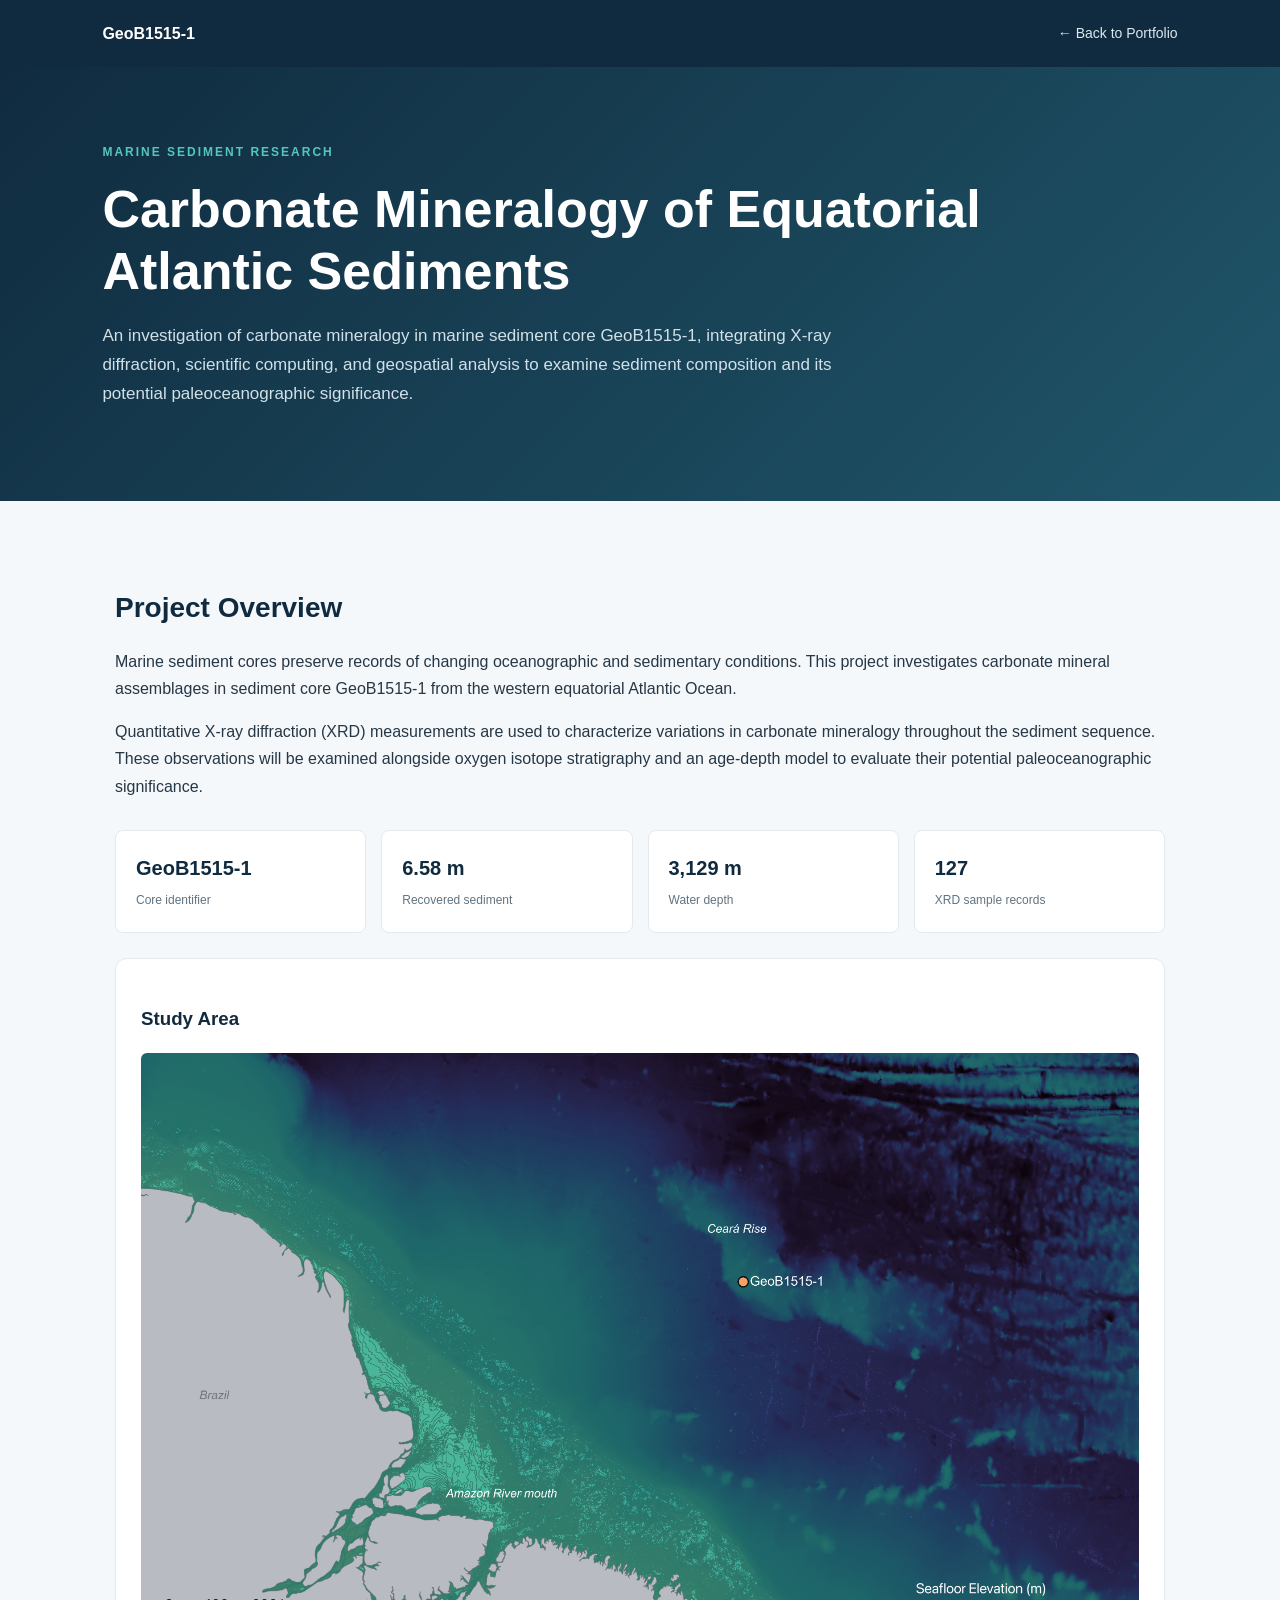
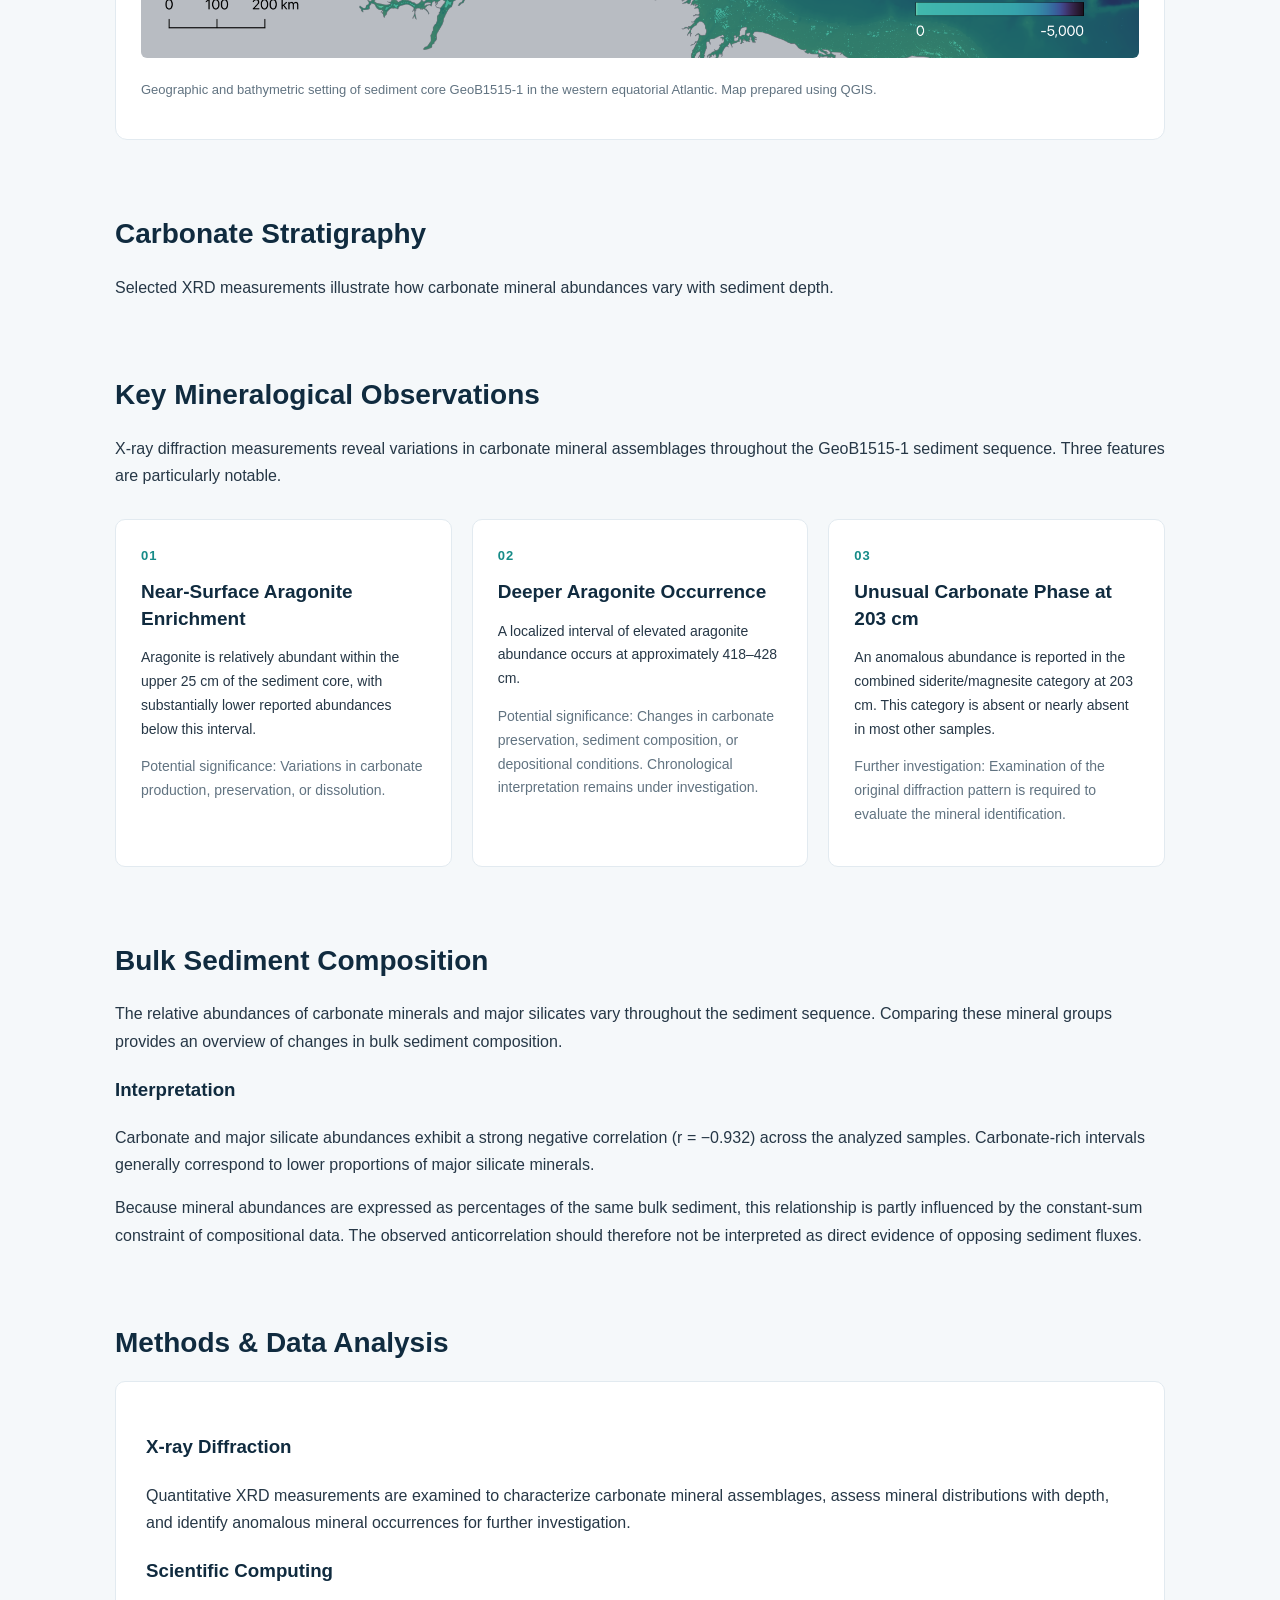
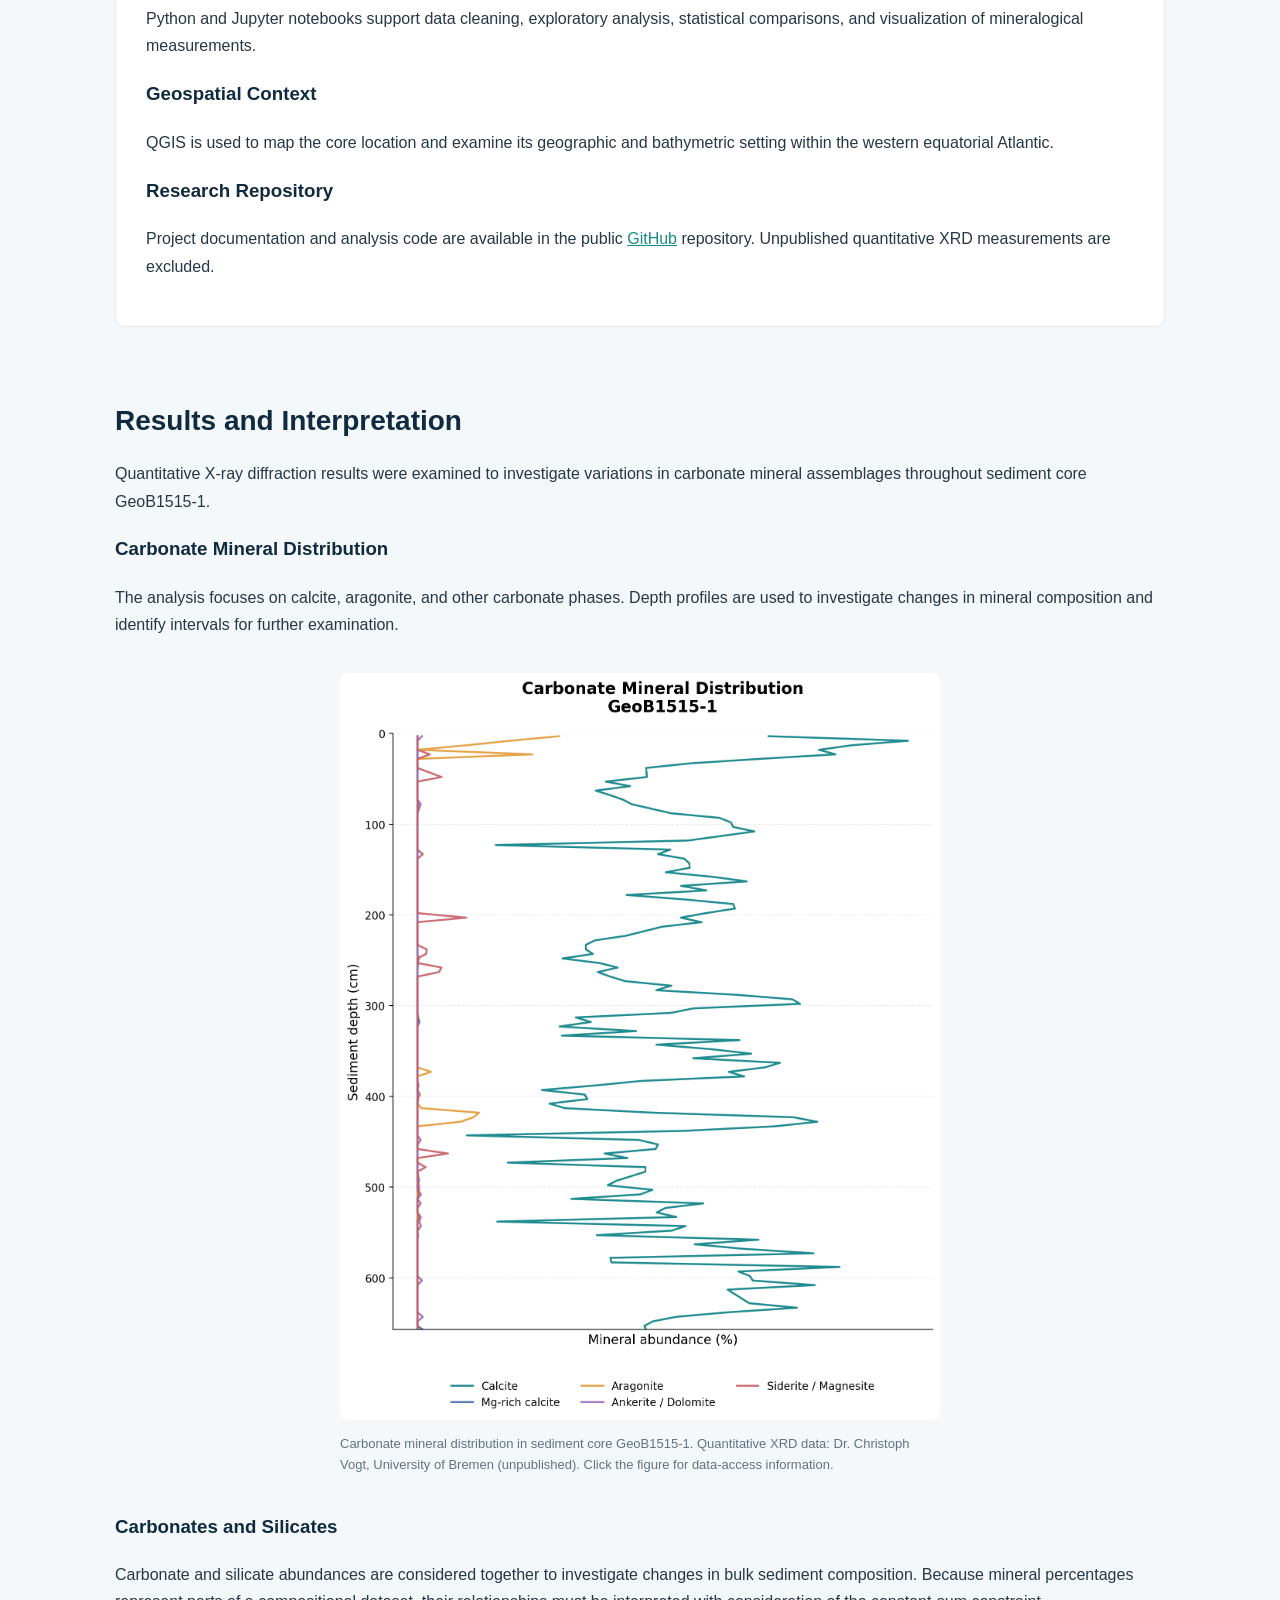
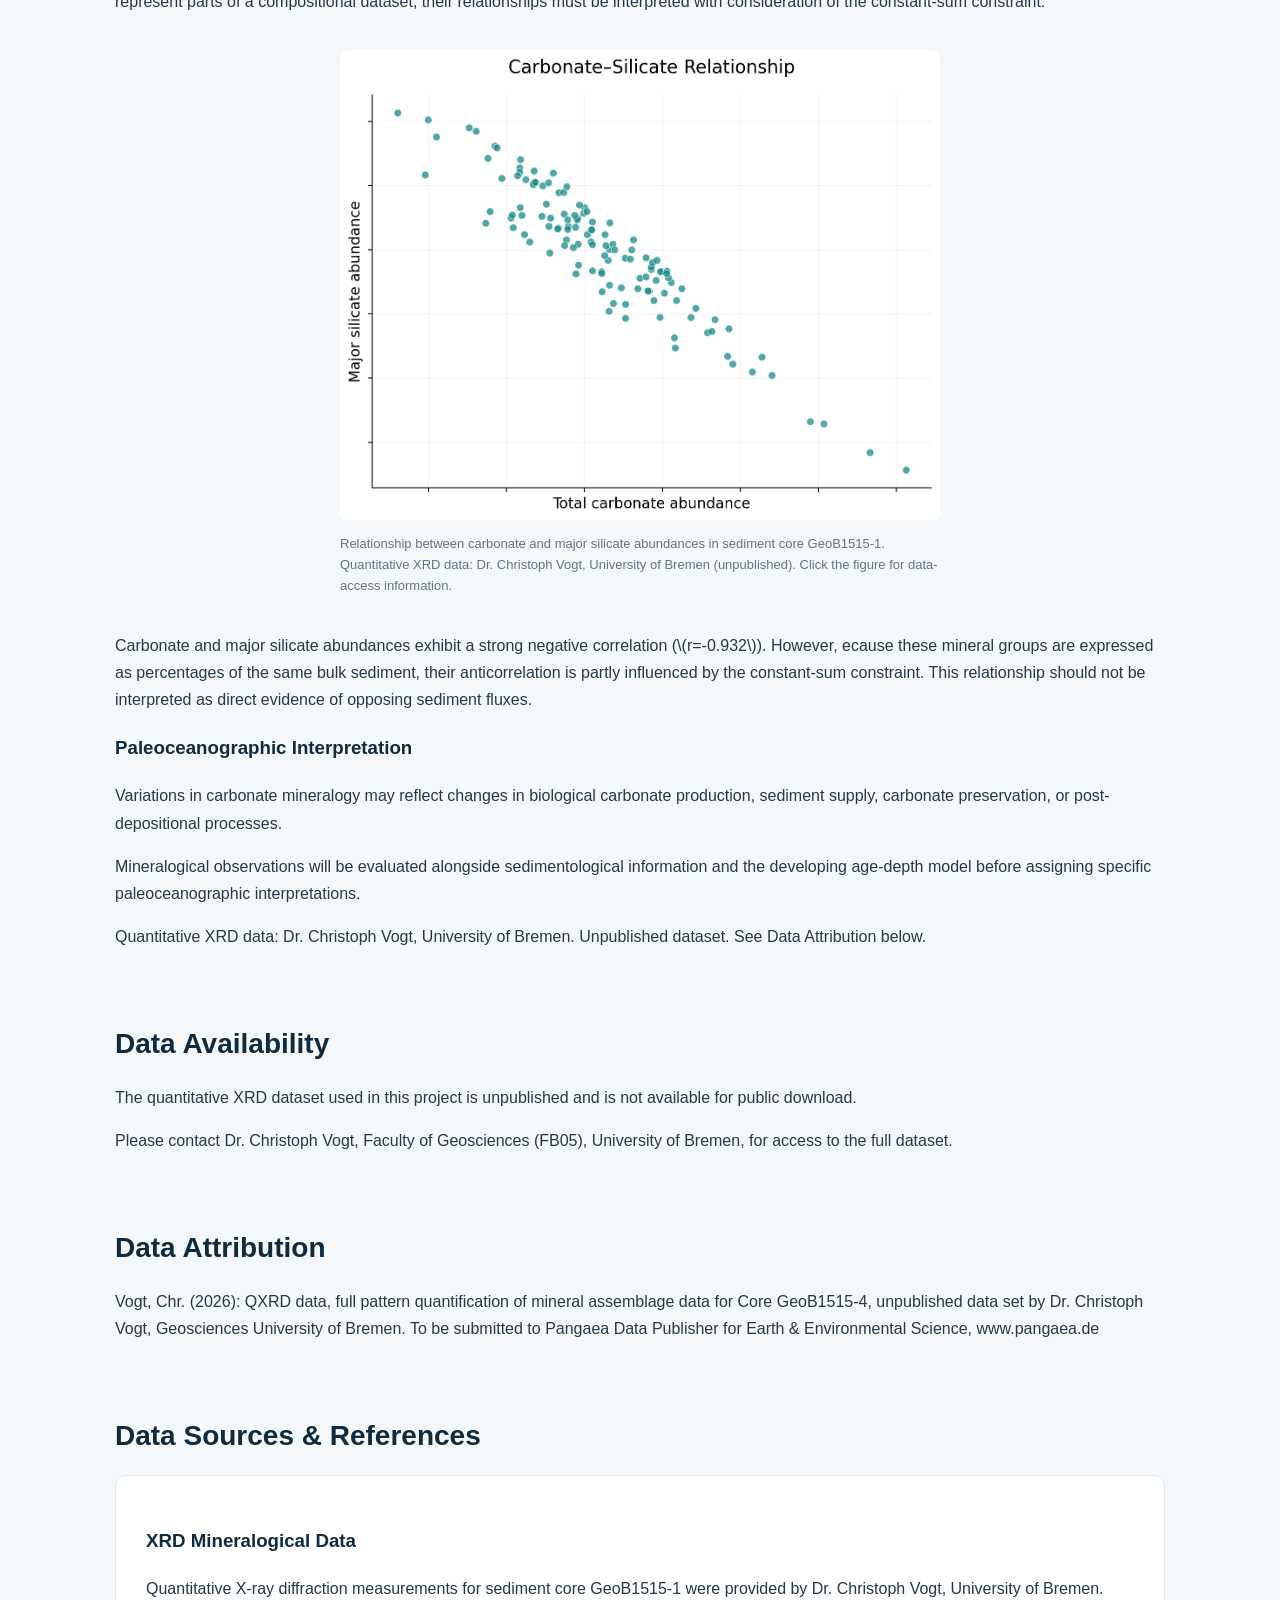
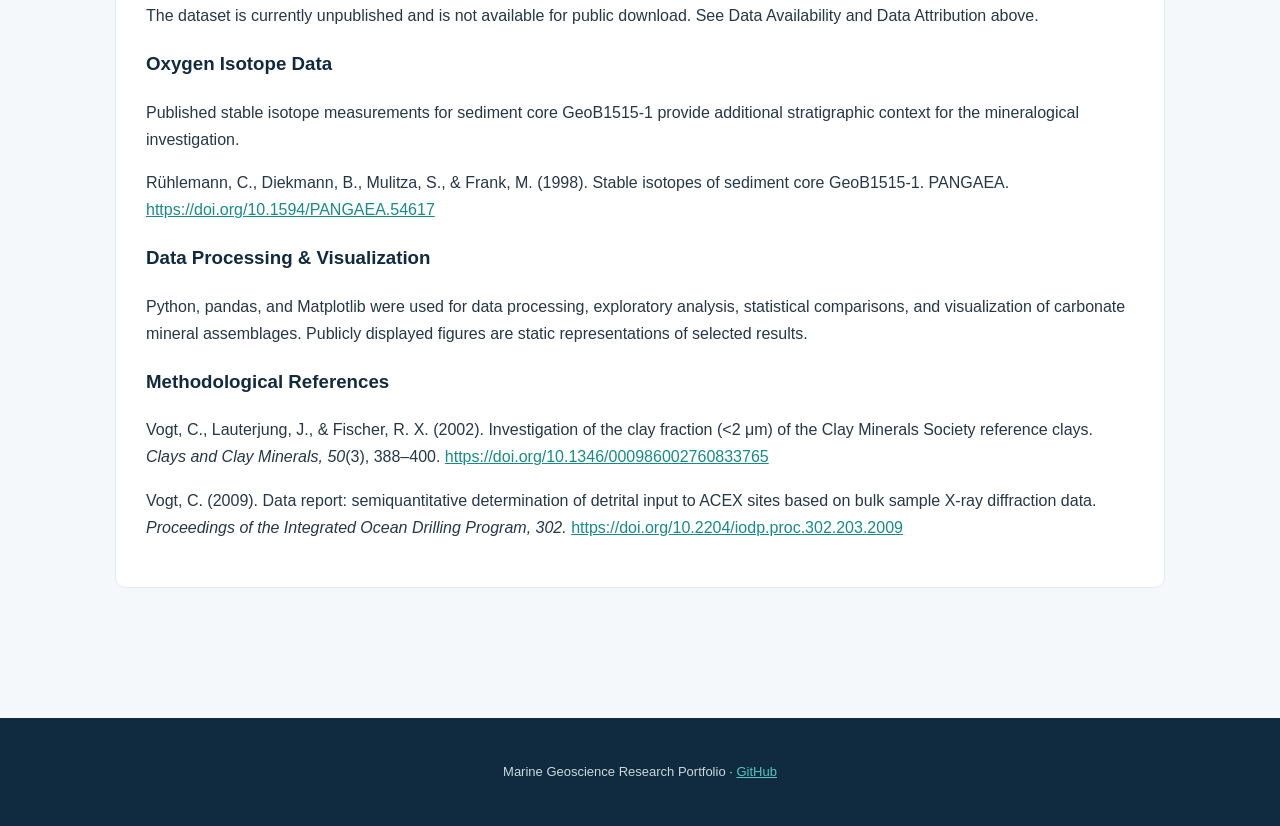
==== projects/geob1515/index.html @ 8de3edcc "Add correlation discussion for carbonate and silicate abundances Added a paragraph discussing the co" ====
<!DOCTYPE html>
<html lang="en">
<head>
  <meta charset="UTF-8">
  <meta name="viewport" content="width=device-width, initial-scale=1.0">
  <meta name="description" content="Research on carbonate mineralogy in equatorial Atlantic marine sediments using X-ray diffraction, Python, and geospatial analysis.">
  <title>GeoB1515-1 | Carbonate Mineralogy</title>

  <link rel="stylesheet" href="style.css">

</head>

<body>

<header>
  <nav>
    <strong>GeoB1515-1</strong>
    <a href="../../index.html">← Back to Portfolio</a>
  </nav>
</header>

<div class="hero">
  <div class="hero-inner">
    <div class="eyebrow">Marine Sediment Research</div>
    <h1>Carbonate Mineralogy of Equatorial Atlantic Sediments</h1>
    <p>
      An investigation of carbonate mineralogy in marine sediment core 
      GeoB1515-1, integrating X-ray diffraction, scientific computing, 
      and geospatial analysis to examine sediment composition and its 
      potential paleoceanographic significance.
    </p>
  </div>
</div>

<main>
<section>
  <h2>Project Overview</h2>
  <p>
    Marine sediment cores preserve records of changing oceanographic and 
    sedimentary conditions. This project investigates carbonate mineral 
    assemblages in sediment core GeoB1515-1 from the western equatorial 
    Atlantic Ocean.
  </p>
  <p>
    Quantitative X-ray diffraction (XRD) measurements are used to 
    characterize variations in carbonate mineralogy throughout the 
    sediment sequence. These observations will be examined alongside oxygen 
    isotope stratigraphy and an age-depth model to evaluate their potential 
    paleoceanographic significance.
  </p>

  <div class="metadata">
    <div><strong>GeoB1515-1</strong><span>Core identifier</span></div>
    <div><strong>6.58 m</strong><span>Recovered sediment</span></div>
    <div><strong>3,129 m</strong><span>Water depth</span></div>
    <div><strong>127</strong><span>XRD sample records</span></div>
  </div>
  
  <div class="chart-card">
    <h3>Study Area</h3>
  
    <img
      src="images/geob1515_location.png"
      alt="Bathymetric map of the western equatorial Atlantic showing the location of sediment core GeoB1515-1."
      style="width:100%; height:auto; border-radius:6px;"
    >
  
    <p class="note">
      Geographic and bathymetric setting of sediment core
      GeoB1515-1 in the western equatorial Atlantic.
      Map prepared using QGIS.
    </p>
  </div>

</section>

<section>
  <h2>Carbonate Stratigraphy</h2>
  <p>
    Selected XRD measurements illustrate how carbonate mineral
    abundances vary with sediment depth.
  </p>
</section>


<section id="observations">
  <h2>Key Mineralogical Observations</h2>

  <p>
    X-ray diffraction measurements reveal variations in carbonate
    mineral assemblages throughout the GeoB1515-1 sediment sequence.
    Three features are particularly notable.
  </p>

  <div class="observation-grid">

    <div class="observation-card">
      <div class="observation-number">01</div>
      <h3>Near-Surface Aragonite Enrichment</h3>

      <p>
        Aragonite is relatively abundant within the upper 25 cm of the 
        sediment core, with substantially lower reported abundances below 
        this interval.
      </p>

      <p class="note">
        Potential significance: Variations in carbonate production, 
        preservation, or dissolution.
      </p>
    </div>

    <div class="observation-card">
      <div class="observation-number">02</div>
      <h3>Deeper Aragonite Occurrence</h3>

      <p>
        A localized interval of elevated aragonite abundance occurs at 
        approximately 418–428 cm.
      </p>

      <p class="note">
        Potential significance: Changes in carbonate preservation, sediment 
        composition, or depositional conditions. Chronological interpretation 
        remains under investigation.
      </p>
    </div>

    <div class="observation-card">
      <div class="observation-number">03</div>
      <h3>Unusual Carbonate Phase at 203 cm</h3>

      <p>
        An anomalous abundance is reported in the combined siderite/magnesite category 
        at 203 cm. This category is absent or nearly absent in most other samples.
      </p>

      <p class="note">
        Further investigation: Examination of the original diffraction pattern is 
        required to evaluate the mineral identification.
      </p>
    </div>

  </div>
</section>

<section id="bulk-composition">
  <h2>Bulk Sediment Composition</h2>

  <p>
    The relative abundances of carbonate minerals and major
    silicates vary throughout the sediment sequence.
    Comparing these mineral groups provides an overview
    of changes in bulk sediment composition.
  </p>

  <h3>Interpretation</h3>
  
  <p>
    Carbonate and major silicate abundances exhibit a strong
    negative correlation (r = −0.932) across the analyzed samples.
    Carbonate-rich intervals generally correspond to lower
    proportions of major silicate minerals.
  </p>
  
  <p>
    Because mineral abundances are expressed as percentages
    of the same bulk sediment, this relationship is partly
    influenced by the constant-sum constraint of
    compositional data. The observed anticorrelation
    should therefore not be interpreted as direct evidence
    of opposing sediment fluxes.
  </p>

</section>

<section>
  <h2>Methods & Data Analysis</h2>

  <div class="methods">
    <h3>X-ray Diffraction</h3>
    <p>
      Quantitative XRD measurements are examined to characterize carbonate 
      mineral assemblages, assess mineral distributions with depth, and 
      identify anomalous mineral occurrences for further investigation.
    </p>

    <h3>Scientific Computing</h3>
    <p>
      Python and Jupyter notebooks support data cleaning, exploratory analysis, 
      statistical comparisons, and visualization of mineralogical measurements.
    </p>

    <h3>Geospatial Context</h3>
    <p>
      QGIS is used to map the core location and examine its geographic and 
      bathymetric setting within the western equatorial Atlantic.
    </p>

    <h3>Research Repository</h3>
    <p>
      Project documentation and analysis code are available in the public 
      <a href="https://github.com/sylvia-marinegeo/sedimentcore"
         target="_blank" rel="noopener noreferrer">GitHub</a>
      repository. Unpublished quantitative XRD measurements are excluded.
    </p>
  </div>
</section>
  
<section id="results">
  <h2>Results and Interpretation</h2>

  <p>
    Quantitative X-ray diffraction results were examined to
    investigate variations in carbonate mineral assemblages
    throughout sediment core GeoB1515-1.
  </p>

  <h3>Carbonate Mineral Distribution</h3>

  <p>
    The analysis focuses on calcite, aragonite, and other
    carbonate phases. Depth profiles are used to investigate
    changes in mineral composition and identify intervals
    for further examination.
  </p>
  
  <figure class="result-figure">
      <button
        type="button"
        class="figure-link"
        onclick="openDataModal()"
        aria-label="View XRD data access information"
      >
      <img
        src="images/carbonate_depth_profile.png"
        alt="Static depth profiles of carbonate minerals in sediment core GeoB1515-1"
        loading="lazy"
        oncontextmenu="return false;"
        draggable="false"
      >
    </button>
  
    <figcaption>
      Carbonate mineral distribution in sediment core GeoB1515-1.
      Quantitative XRD data: Dr. Christoph Vogt,
      University of Bremen (unpublished).
      Click the figure for data-access information.
    </figcaption>
  </figure>

  <h3>Carbonates and Silicates</h3>

  <p>
    Carbonate and silicate abundances are considered together
    to investigate changes in bulk sediment composition.
    Because mineral percentages represent parts of a
    compositional dataset, their relationships must be
    interpreted with consideration of the constant-sum
    constraint.
  </p>

  <figure class="result-figure">
    <button
      type="button"
      class="figure-link"
      onclick="openDataModal()"
      aria-label="View XRD data access information"
    >
      <img
        src="images/carbonate_silicate_relationship.png"
        alt="Scatter plot showing the negative relationship between carbonate and major silicate abundances."
        loading="lazy"
        oncontextmenu="return false;"
        draggable="false"
      >
    </button>
  
    <figcaption>
      Relationship between carbonate and major silicate
      abundances in sediment core GeoB1515-1.
      Quantitative XRD data: Dr. Christoph Vogt,
      University of Bremen (unpublished).
      Click the figure for data-access information.
    </figcaption>
  </figure>
  
  <p>
    Carbonate and major silicate abundances exhibit a 
    strong negative correlation (\(r=-0.932\)). However, 
    ecause these mineral groups are expressed as percentages 
    of the same bulk sediment, their anticorrelation is partly 
    influenced by the constant-sum constraint. This relationship 
    should not be interpreted as direct evidence of opposing 
    sediment fluxes.
  </p>
  
  <h3>Paleoceanographic Interpretation</h3>

  <p>
    Variations in carbonate mineralogy may reflect changes
    in biological carbonate production, sediment supply,
    carbonate preservation, or post-depositional processes.
  </p>

  <p>
    Mineralogical observations will be evaluated alongside
    sedimentological information and the developing
    age-depth model before assigning specific
    paleoceanographic interpretations.
  </p>

  <p class="citation">
    Quantitative XRD data: Dr. Christoph Vogt,
    University of Bremen. Unpublished dataset.
    See Data Attribution below.
  </p>
</section>

<section id="data-access">
  <h2>Data Availability</h2>

  <div class="data-notice">
    <p>
      The quantitative XRD dataset used in this project
      is unpublished and is not available for public
      download.
    </p>

    <p>
      Please contact Dr. Christoph Vogt, 
      Faculty of Geosciences (FB05), University of Bremen, 
      for access to the full dataset.
    </p>
  </div>
</section>

<section>
  <h2>Data Attribution</h2>

  <p class="citation">
    Vogt, Chr. (2026): QXRD data, full pattern
    quantification of mineral assemblage data for Core
    GeoB1515-4, unpublished data set by Dr. Christoph Vogt,
    Geosciences University of Bremen. To be submitted to
    Pangaea Data Publisher for Earth &amp; Environmental
    Science, www.pangaea.de
  </p>
</section>

<section id="references">
  <h2>Data Sources & References</h2>

  <div class="methods">

    <h3>XRD Mineralogical Data</h3>
    <p>
      Quantitative X-ray diffraction measurements for sediment
      core GeoB1515-1 were provided by Dr. Christoph Vogt,
      University of Bremen. The dataset is currently unpublished
      and is not available for public download.
      See Data Availability and Data Attribution above.
    </p>

    <h3>Oxygen Isotope Data</h3>
    <p>
      Published stable isotope measurements for sediment core
      GeoB1515-1 provide additional stratigraphic context
      for the mineralogical investigation.
    </p>
    <p>
      Rühlemann, C., Diekmann, B., Mulitza, S., &amp;
      Frank, M. (1998).
      Stable isotopes of sediment core GeoB1515-1.
      PANGAEA.
      <a href="https://doi.org/10.1594/PANGAEA.54617"
         target="_blank" rel="noopener noreferrer">
        https://doi.org/10.1594/PANGAEA.54617
      </a>
    </p>

    <h3>Data Processing & Visualization</h3>
    <p>
      Python, pandas, and Matplotlib were used for
      data processing, exploratory analysis, statistical
      comparisons, and visualization of carbonate
      mineral assemblages. Publicly displayed figures
      are static representations of selected results.
    </p>

    <h3>Methodological References</h3>

    <p>
      Vogt, C., Lauterjung, J., &amp; Fischer, R. X. (2002).
      Investigation of the clay fraction (&lt;2 μm)
      of the Clay Minerals Society reference clays.
      <em>Clays and Clay Minerals, 50</em>(3), 388–400.
      <a href="https://doi.org/10.1346/000986002760833765"
         target="_blank" rel="noopener noreferrer">
        https://doi.org/10.1346/000986002760833765
      </a>
    </p>

    <p>
      Vogt, C. (2009).
      Data report: semiquantitative determination of
      detrital input to ACEX sites based on bulk sample
      X-ray diffraction data.
      <em>Proceedings of the Integrated Ocean Drilling
      Program, 302.</em>
      <a href="https://doi.org/10.2204/iodp.proc.302.203.2009"
         target="_blank" rel="noopener noreferrer">
        https://doi.org/10.2204/iodp.proc.302.203.2009
      </a>
    </p>

  </div>
</section>

  </main>

  <footer>
    <p>
      Marine Geoscience Research Portfolio ·
      <a href="https://github.com/sylvia-marinegeo">
        GitHub
      </a>
    </p>
  </footer>

  <div
    id="dataModal"
    class="modal"
    role="dialog"
    aria-modal="true"
    aria-labelledby="modalTitle"
    hidden
  >
    <div class="modal-content">
      <button
        type="button"
        class="modal-close"
        onclick="closeDataModal()"
        aria-label="Close dialog"
      >
        &times;
      </button>
  
      <h2 id="modalTitle">XRD Data Access</h2>
  
      <p>
        Please contact Dr. Christoph Vogt,
        Faculty of Geosciences (FB05),
        University of Bremen,
        for access to the full dataset.
      </p>
  
      <p class="modal-note">
        The quantitative XRD dataset is currently unpublished.
      </p>
    </div>
  </div>
  
  <script src="script.js"></script>

</body>
</html>
---- projects/geob1515/style.css ----
:root {
  --navy: #102b3f;
  --teal: #168b88;
  --background: #f5f8fa;
  --text: #263746;
  --muted: #617381;
  --border: #e2eaf0;
}

* { box-sizing: border-box; }

body {
  margin: 0;
  font-family: -apple-system, BlinkMacSystemFont, "Segoe UI", sans-serif;
  background: var(--background);
  color: var(--text);
  line-height: 1.7;
}

header {
  background: var(--navy);
  color: white;
  padding: 20px 8%;
}

nav {
  max-width: 1100px;
  margin: auto;
  display: flex;
  justify-content: space-between;
  align-items: center;
}

nav a {
  color: #dce8ee;
  text-decoration: none;
  font-size: 14px;
}

nav a:hover { color: #55c6bd; }

.hero {
  background: linear-gradient(135deg, #102b3f, #20566a);
  color: white;
  padding: 75px 8%;
}

.hero-inner, main {
  max-width: 1100px;
  margin: auto;
}

.eyebrow {
  color: #55c6bd;
  text-transform: uppercase;
  letter-spacing: 2px;
  font-size: 12px;
  font-weight: 700;
}

h1 {
  font-size: clamp(32px, 5vw, 52px);
  line-height: 1.2;
  margin: 15px 0 20px;
}

.hero p {
  max-width: 760px;
  color: #d1e1e9;
  font-size: 17px;
}

main { padding: 60px 25px; }

section { margin-bottom: 70px; }

h2 {
  font-size: 28px;
  color: var(--navy);
  margin-bottom: 15px;
}

h3 { color: var(--navy); }

.metadata {
  display: grid;
  grid-template-columns: repeat(4, 1fr);
  gap: 15px;
  margin-top: 30px;
}

.metadata div {
  background: white;
  padding: 20px;
  border: 1px solid var(--border);
  border-radius: 8px;
}

.metadata strong {
  display: block;
  font-size: 20px;
  color: var(--navy);
}

.metadata span {
  font-size: 12px;
  color: var(--muted);
}

.chart-card {
  background: white;
  border: 1px solid var(--border);
  border-radius: 12px;
  padding: 25px;
  margin-top: 25px;
}

select {
  padding: 10px 15px;
  border: 1px solid #ccd8df;
  border-radius: 5px;
  font-size: 15px;
  background: white;
}

.note {
  font-size: 13px;
  color: var(--muted);
}

.methods {
  background: white;
  padding: 30px;
  border-radius: 10px;
  border: 1px solid var(--border);
}

a { color: var(--teal); }

footer {
  background: var(--navy);
  color: #c9d8df;
  padding: 30px;
  text-align: center;
  font-size: 13px;
}

footer a { color: #55c6bd; }

@media (max-width: 700px) {
  .metadata { grid-template-columns: repeat(2, 1fr); }
  .hero { padding: 55px 8%; }
}

.observation-grid {
  display: grid;
  grid-template-columns: repeat(3, 1fr);
  gap: 20px;
  margin-top: 30px;
}

.observation-card {
  background: white;
  border: 1px solid var(--border);
  border-radius: 10px;
  padding: 25px;
}

.observation-number {
  font-size: 13px;
  font-weight: 700;
  color: var(--teal);
  letter-spacing: 1px;
}

.observation-card h3 {
  font-size: 19px;
  line-height: 1.4;
  margin: 12px 0;
}

.observation-card p {
  font-size: 14px;
}

@media (max-width: 800px) {
  .observation-grid {
    grid-template-columns: 1fr;
  }
}

/* =====================================
   Carbonate mineral distribution figure
   ===================================== */

.result-figure {
  width: 100%;
  max-width: 600px;
  margin: 35px auto;
}

.figure-link {
  display: block;
  width: 100%;
  padding: 0;
  border: none;
  background: transparent;
  cursor: pointer;
}

.result-figure img {
  display: block;
  width: 100%;
  height: auto;
  border-radius: 8px;
}

.result-figure figcaption {
  margin-top: 14px;
  font-size: 13px;
  line-height: 1.6;
  color: var(--muted);
}


/* =====================================
   XRD data access modal
   ===================================== */

.modal[hidden] {
  display: none;
}

.modal {
  position: fixed;
  inset: 0;
  z-index: 1000;
  display: flex;
  align-items: center;
  justify-content: center;
  padding: 24px;
  background: rgba(8, 20, 32, 0.78);
}

.modal-content {
  position: relative;
  width: 100%;
  max-width: 480px;
  padding: 36px;
  background: white;
  color: var(--text);
  border-radius: 12px;
  box-shadow: 0 20px 60px rgba(0, 0, 0, 0.3);
}

.modal-content h2 {
  margin-top: 0;
  font-size: 24px;
}

.modal-close {
  position: absolute;
  top: 12px;
  right: 16px;
  padding: 4px 10px;
  border: none;
  background: transparent;
  color: var(--muted);
  font-size: 28px;
  cursor: pointer;
}

.modal-note {
  font-size: 13px;
  color: var(--muted);
}
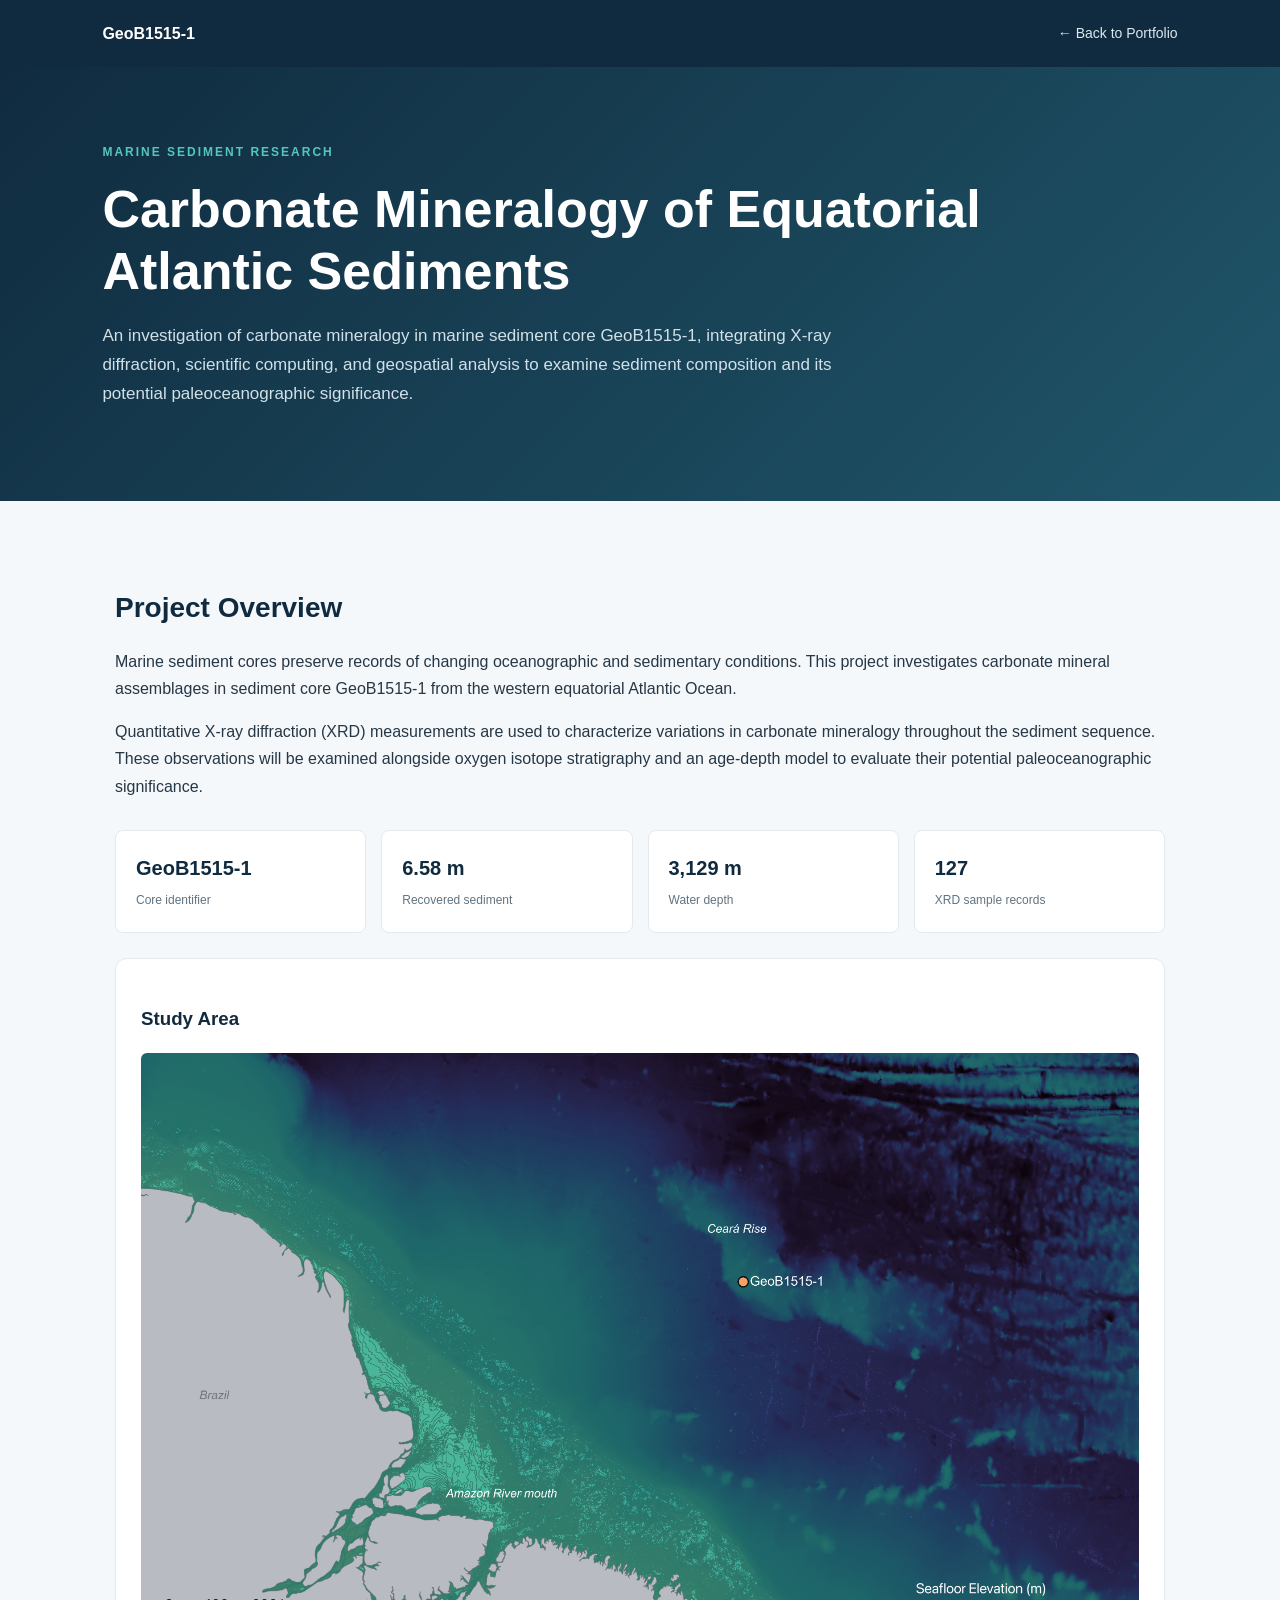
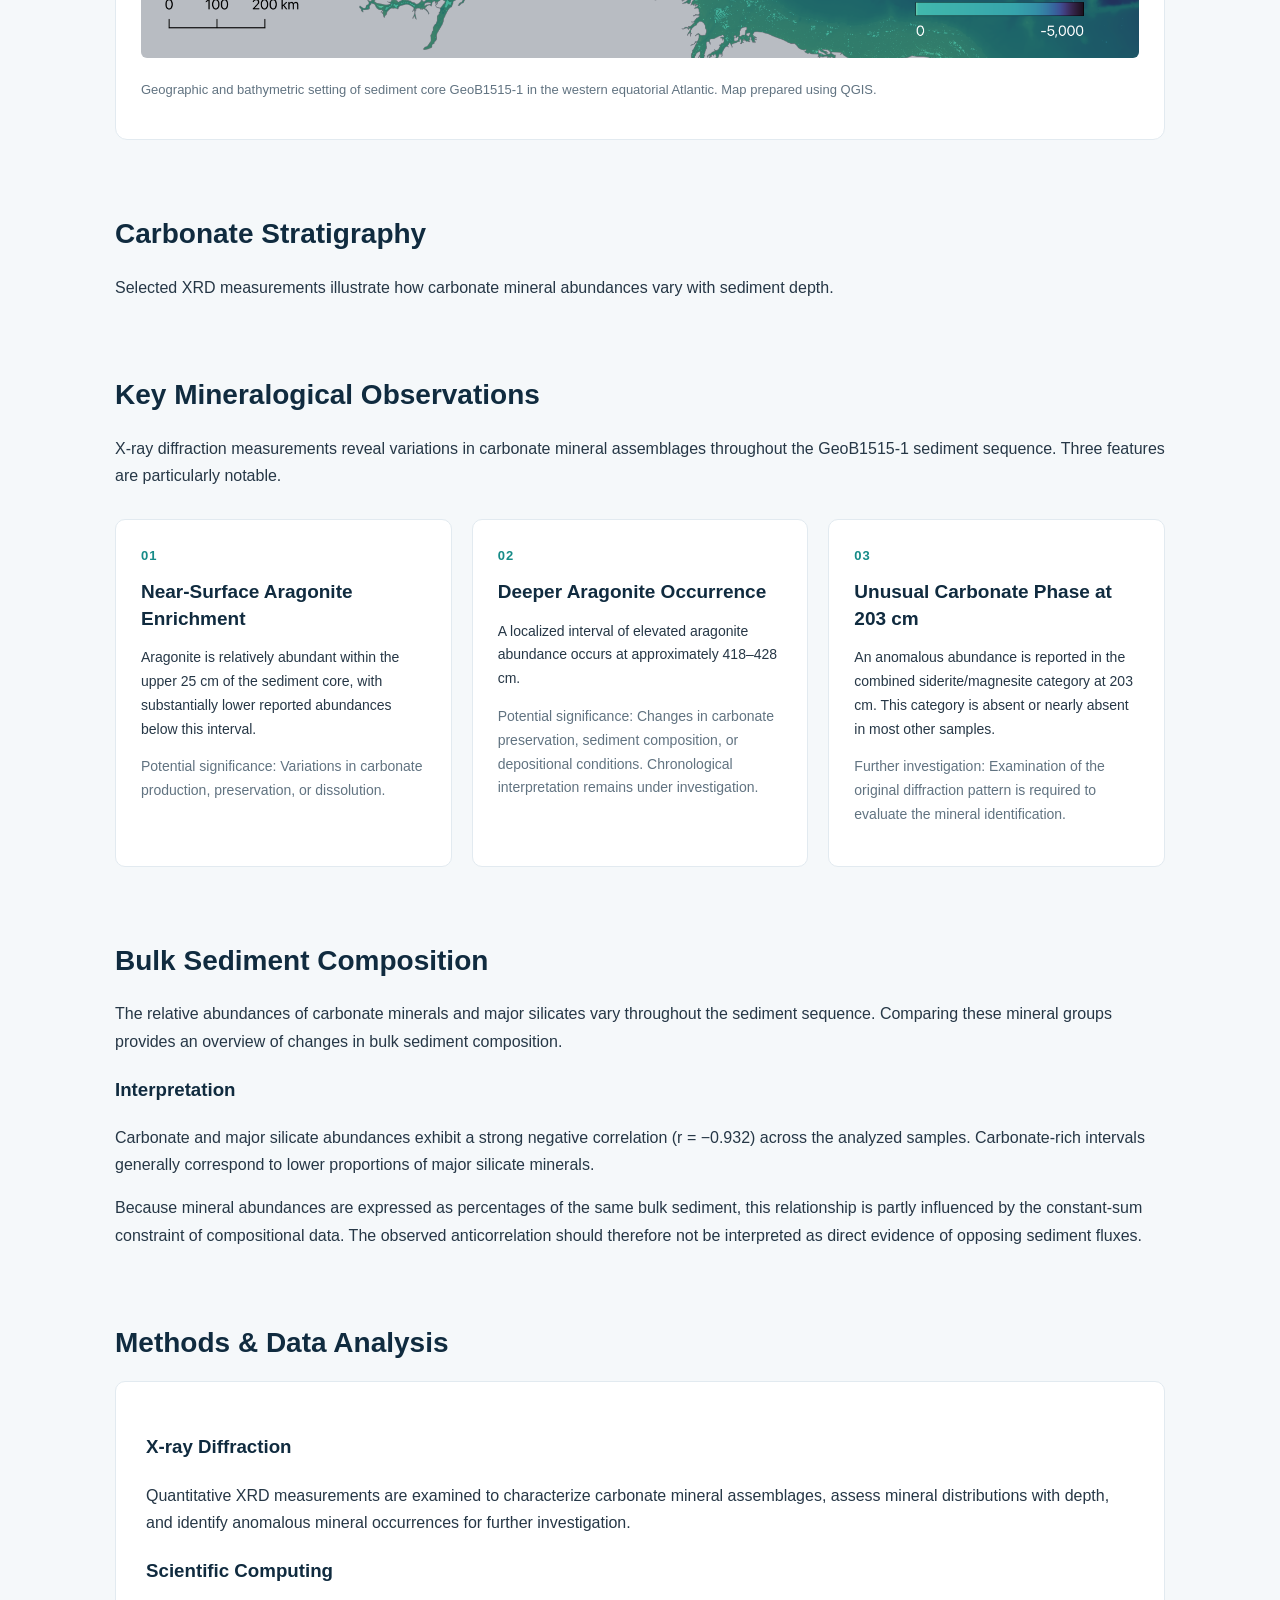
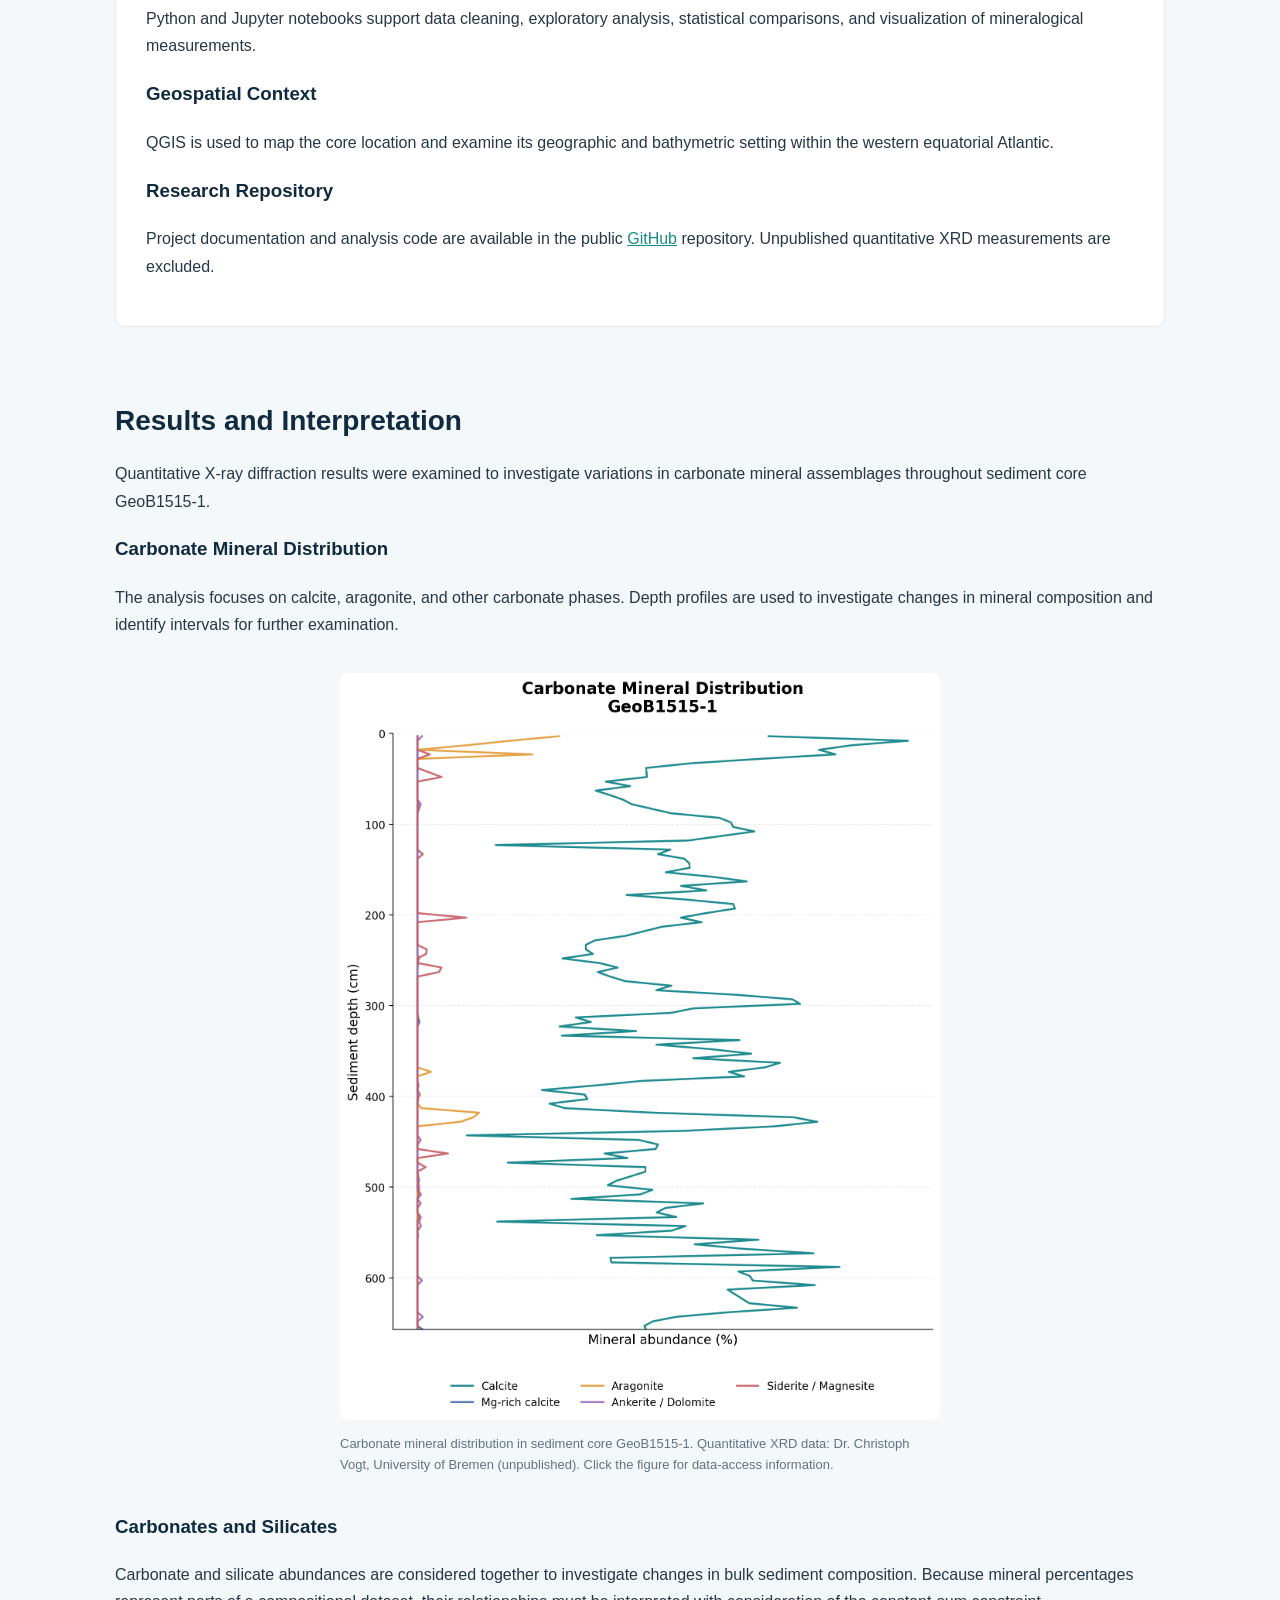
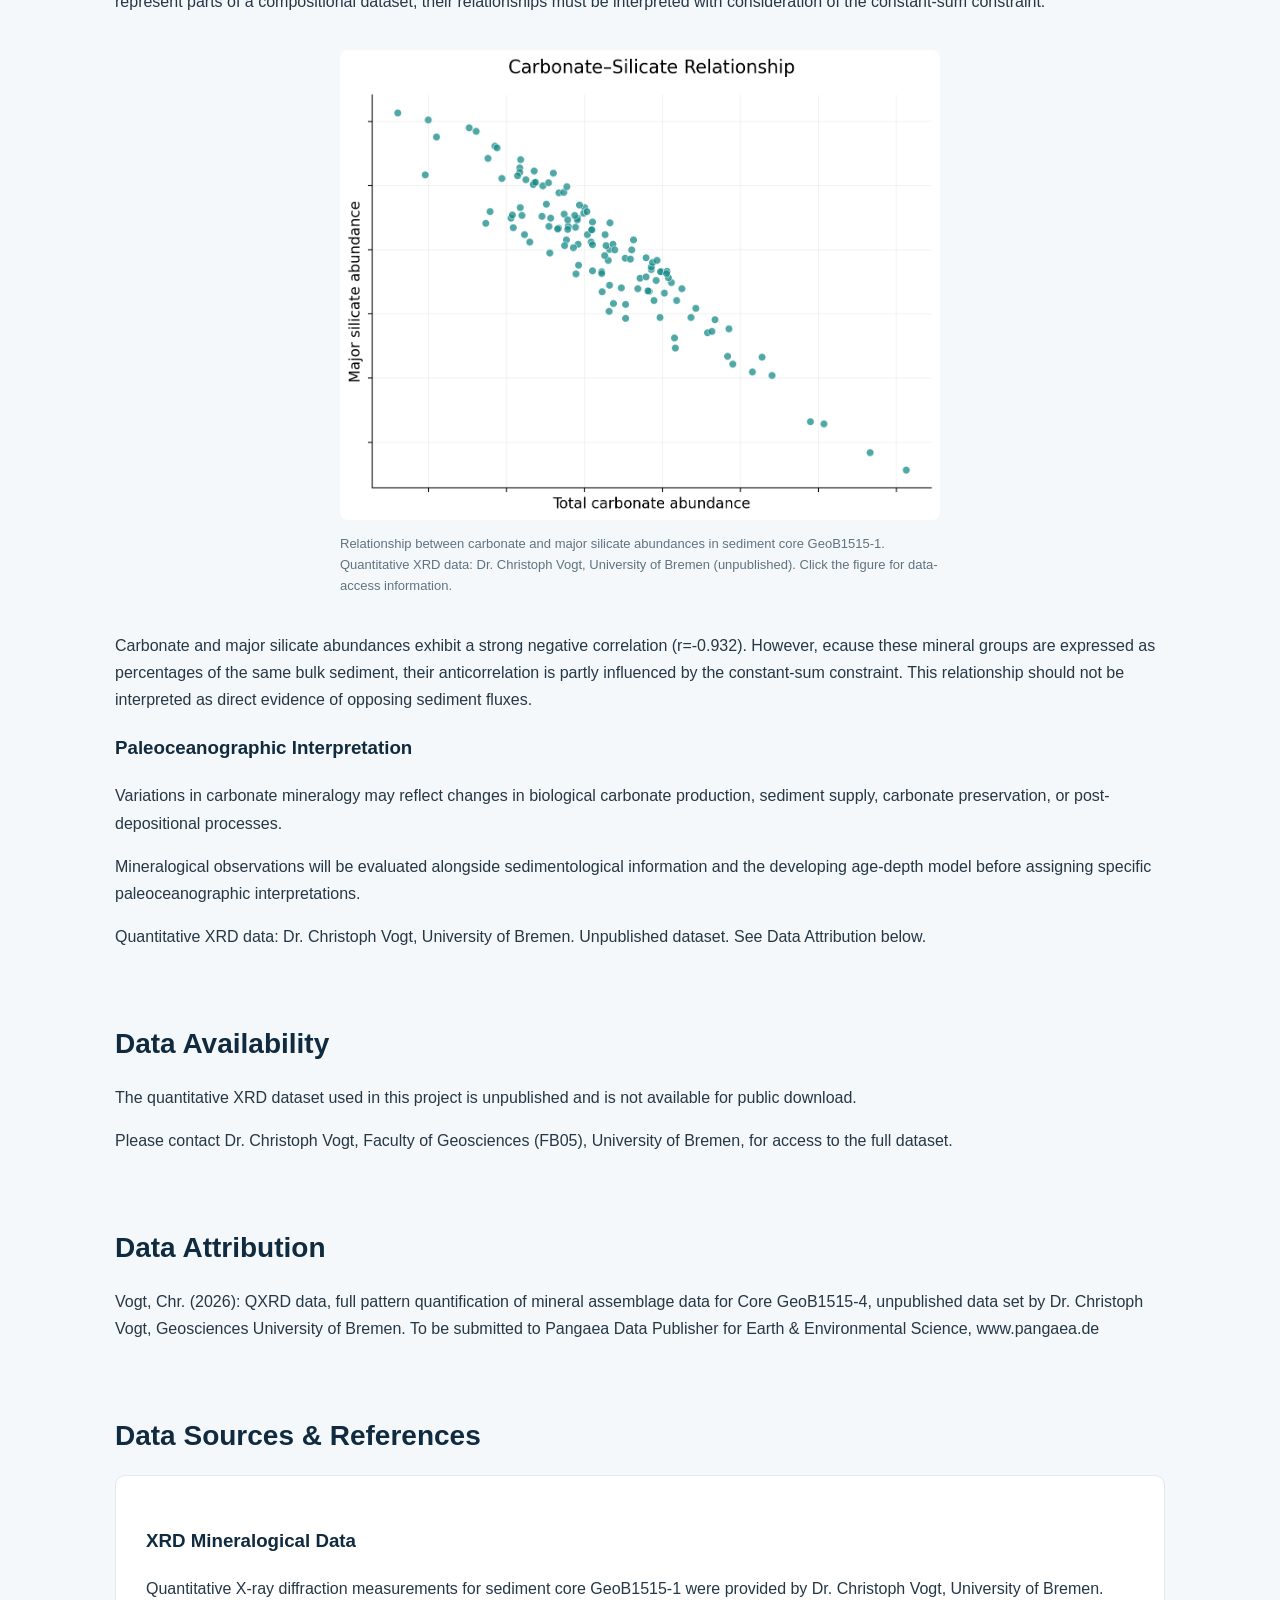
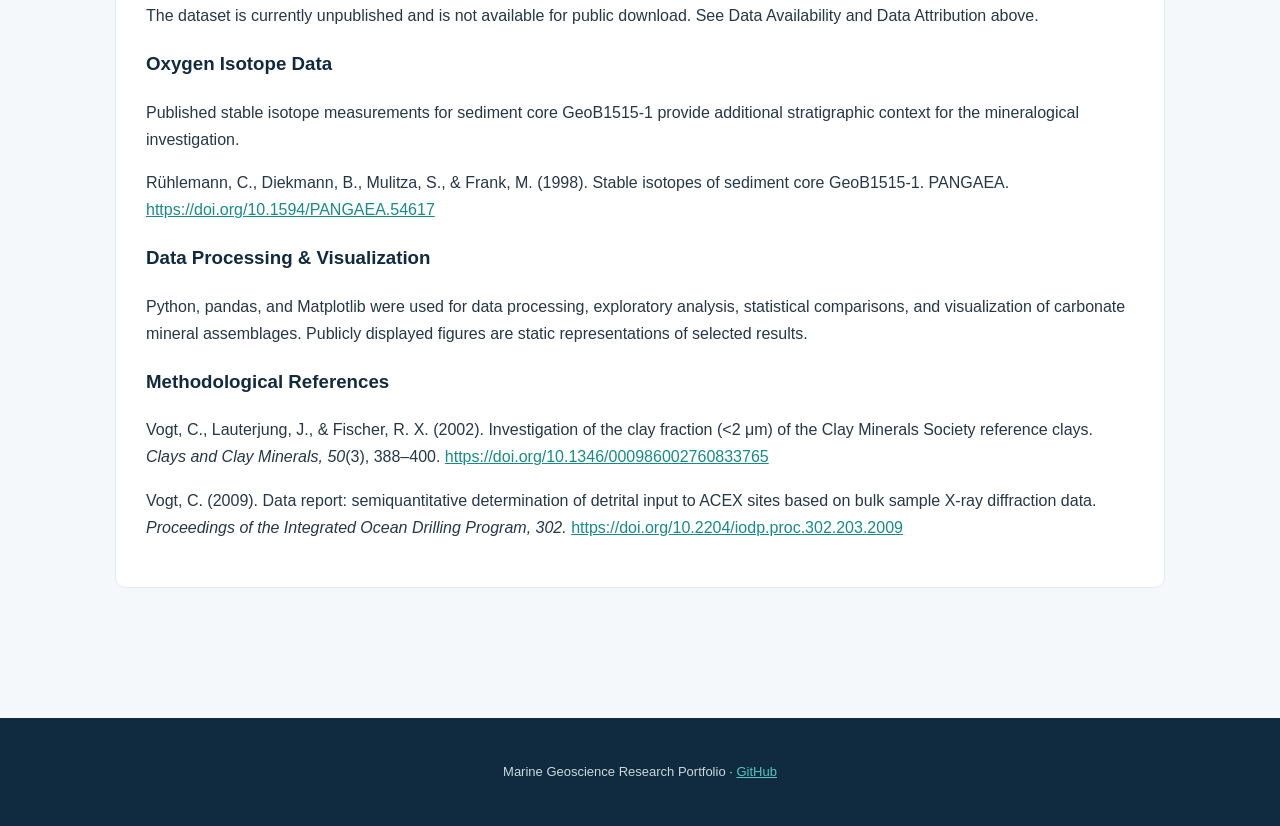
==== commit 8b6455f4: "Fix formatting of correlation coefficient in index.html" ====
--- a/projects/geob1515/index.html
+++ b/projects/geob1515/index.html
@@ -287,7 +287,7 @@
   
   <p>
     Carbonate and major silicate abundances exhibit a 
-    strong negative correlation (\(r=-0.932\)). However, 
+    strong negative correlation (r=-0.932). However, 
     ecause these mineral groups are expressed as percentages 
     of the same bulk sediment, their anticorrelation is partly 
     influenced by the constant-sum constraint. This relationship 
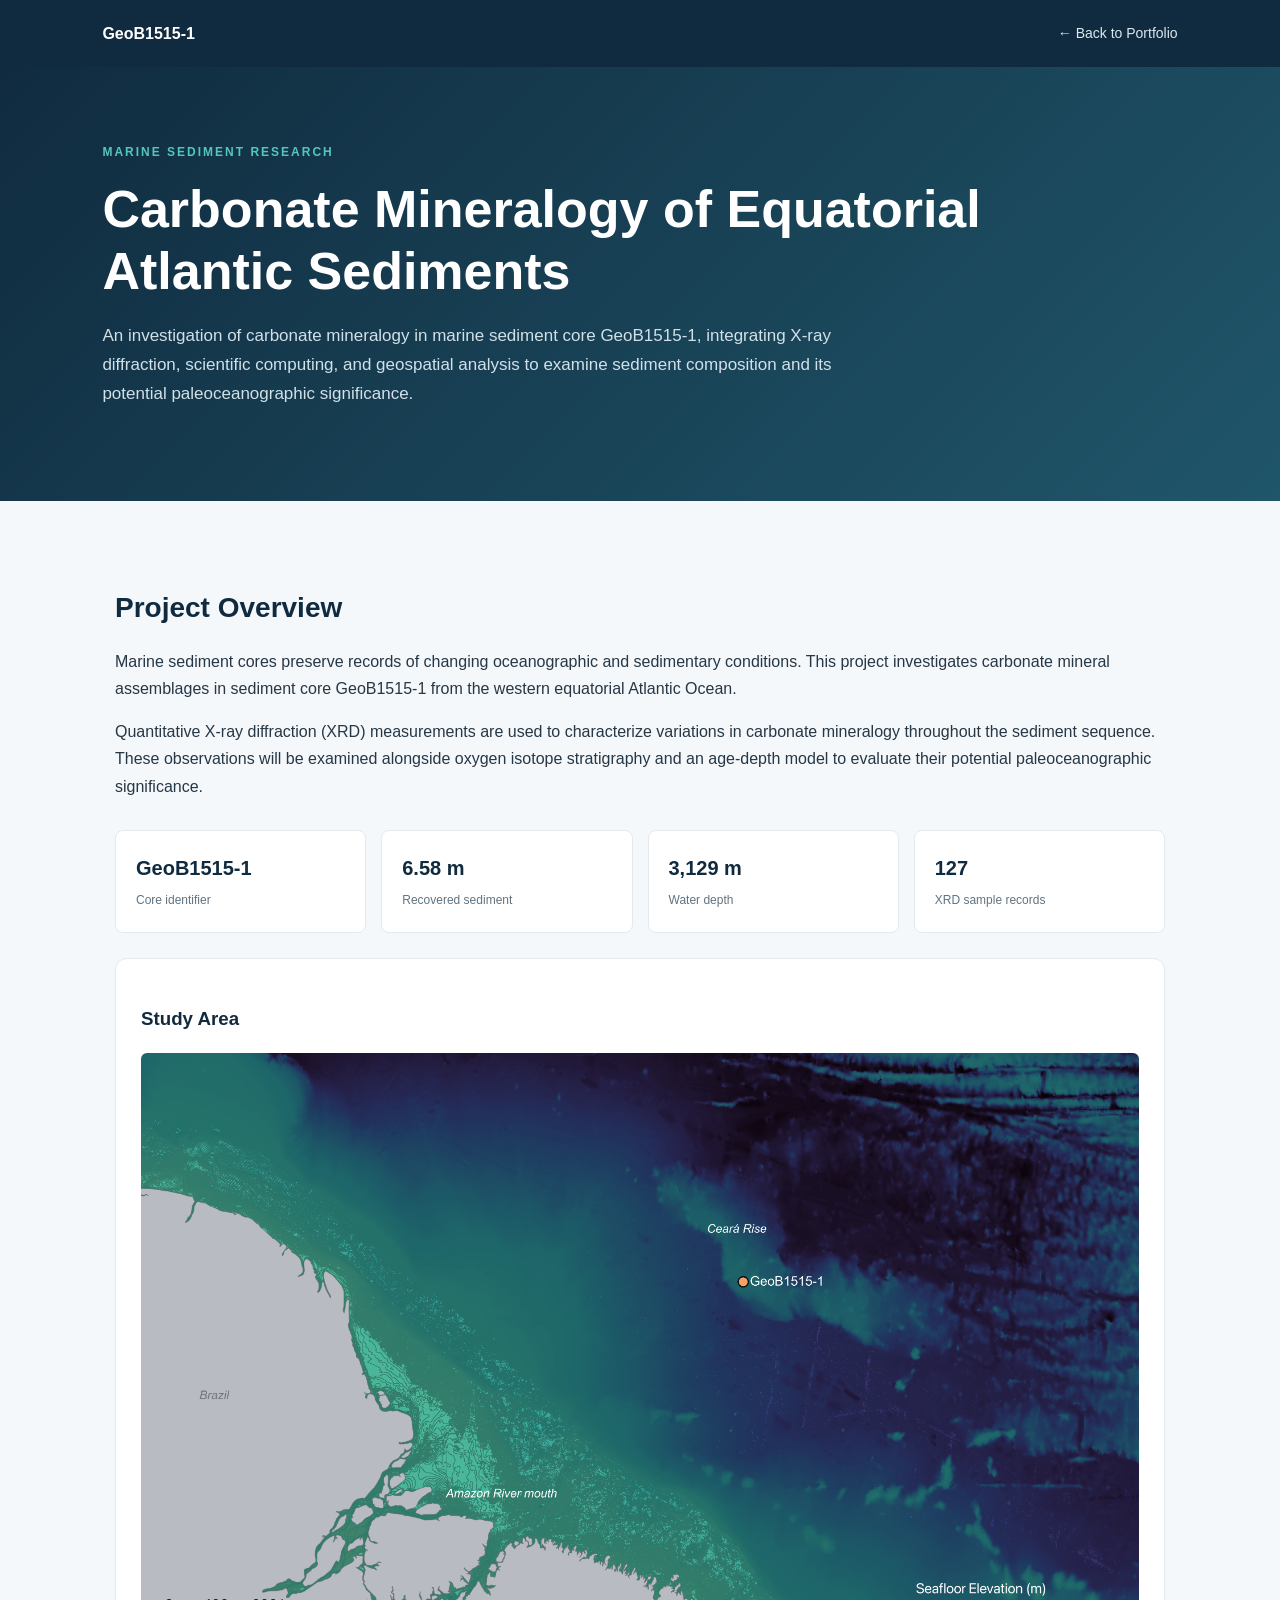
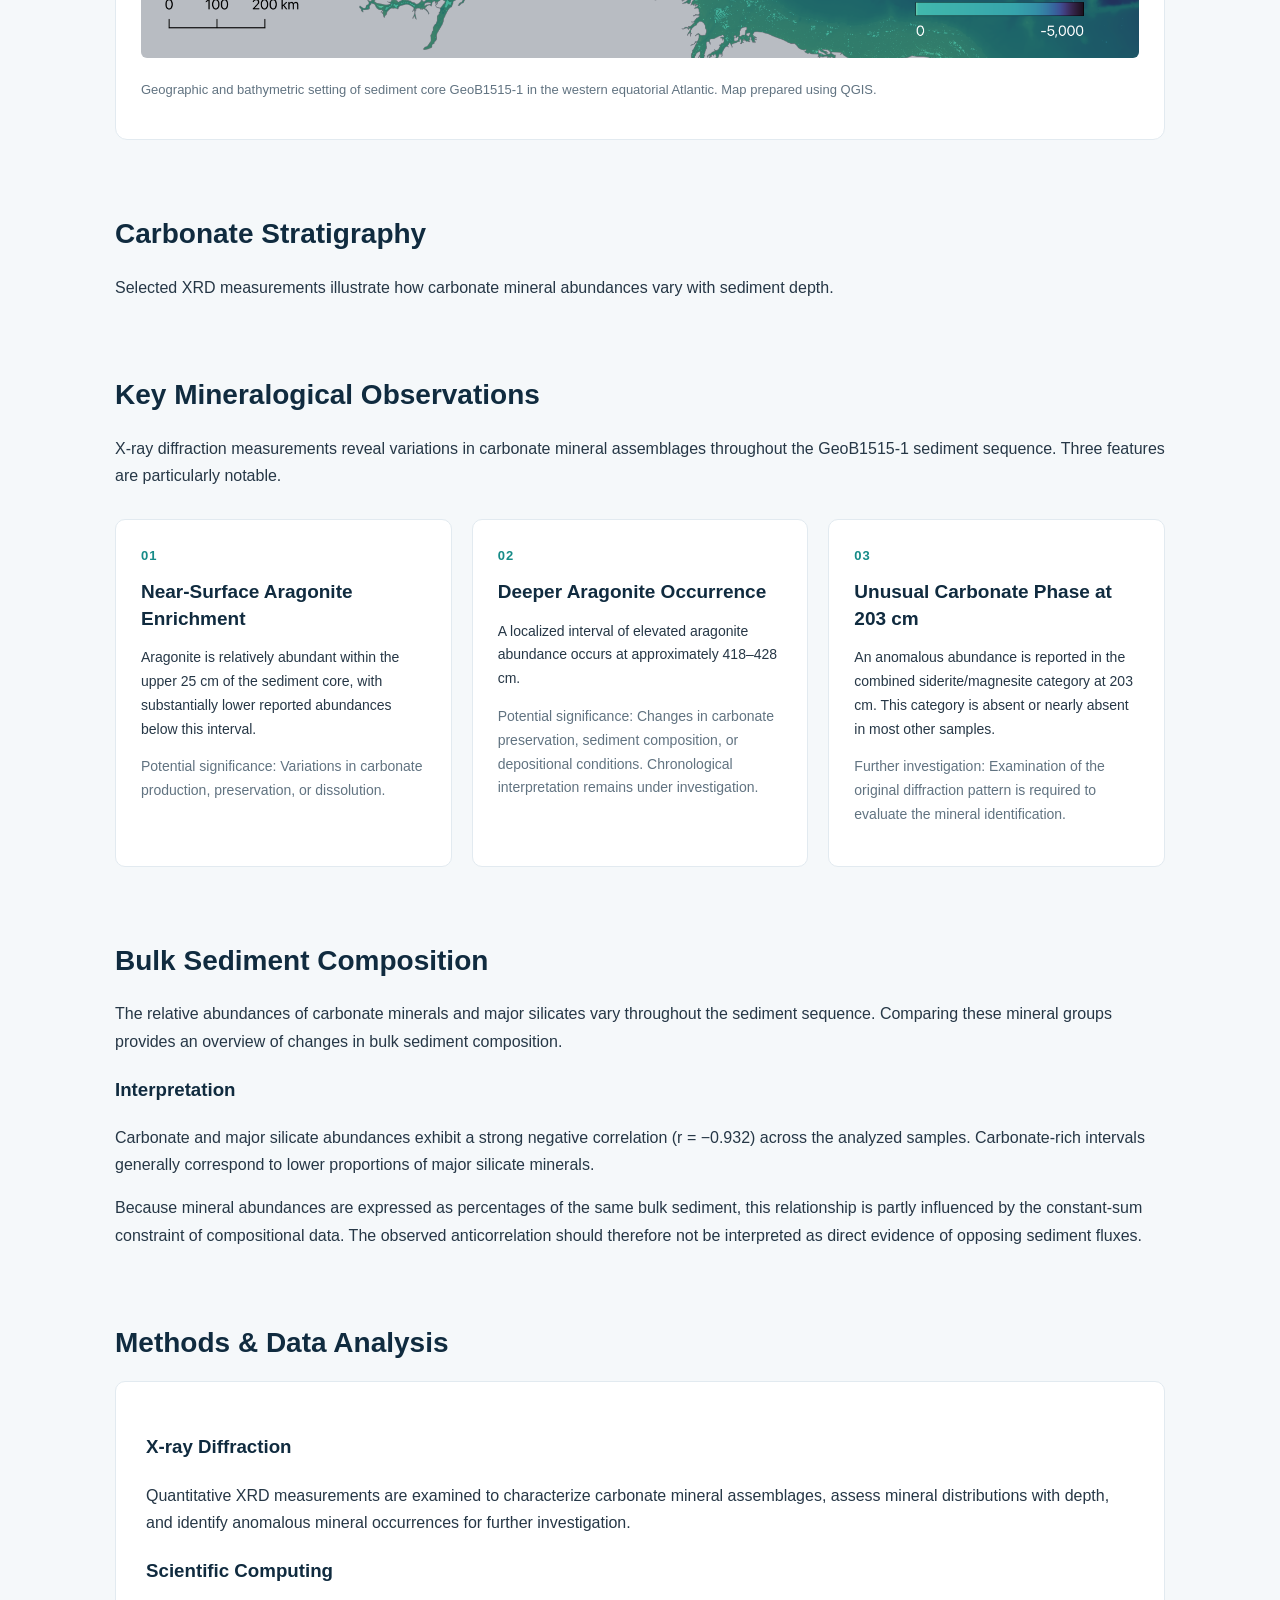
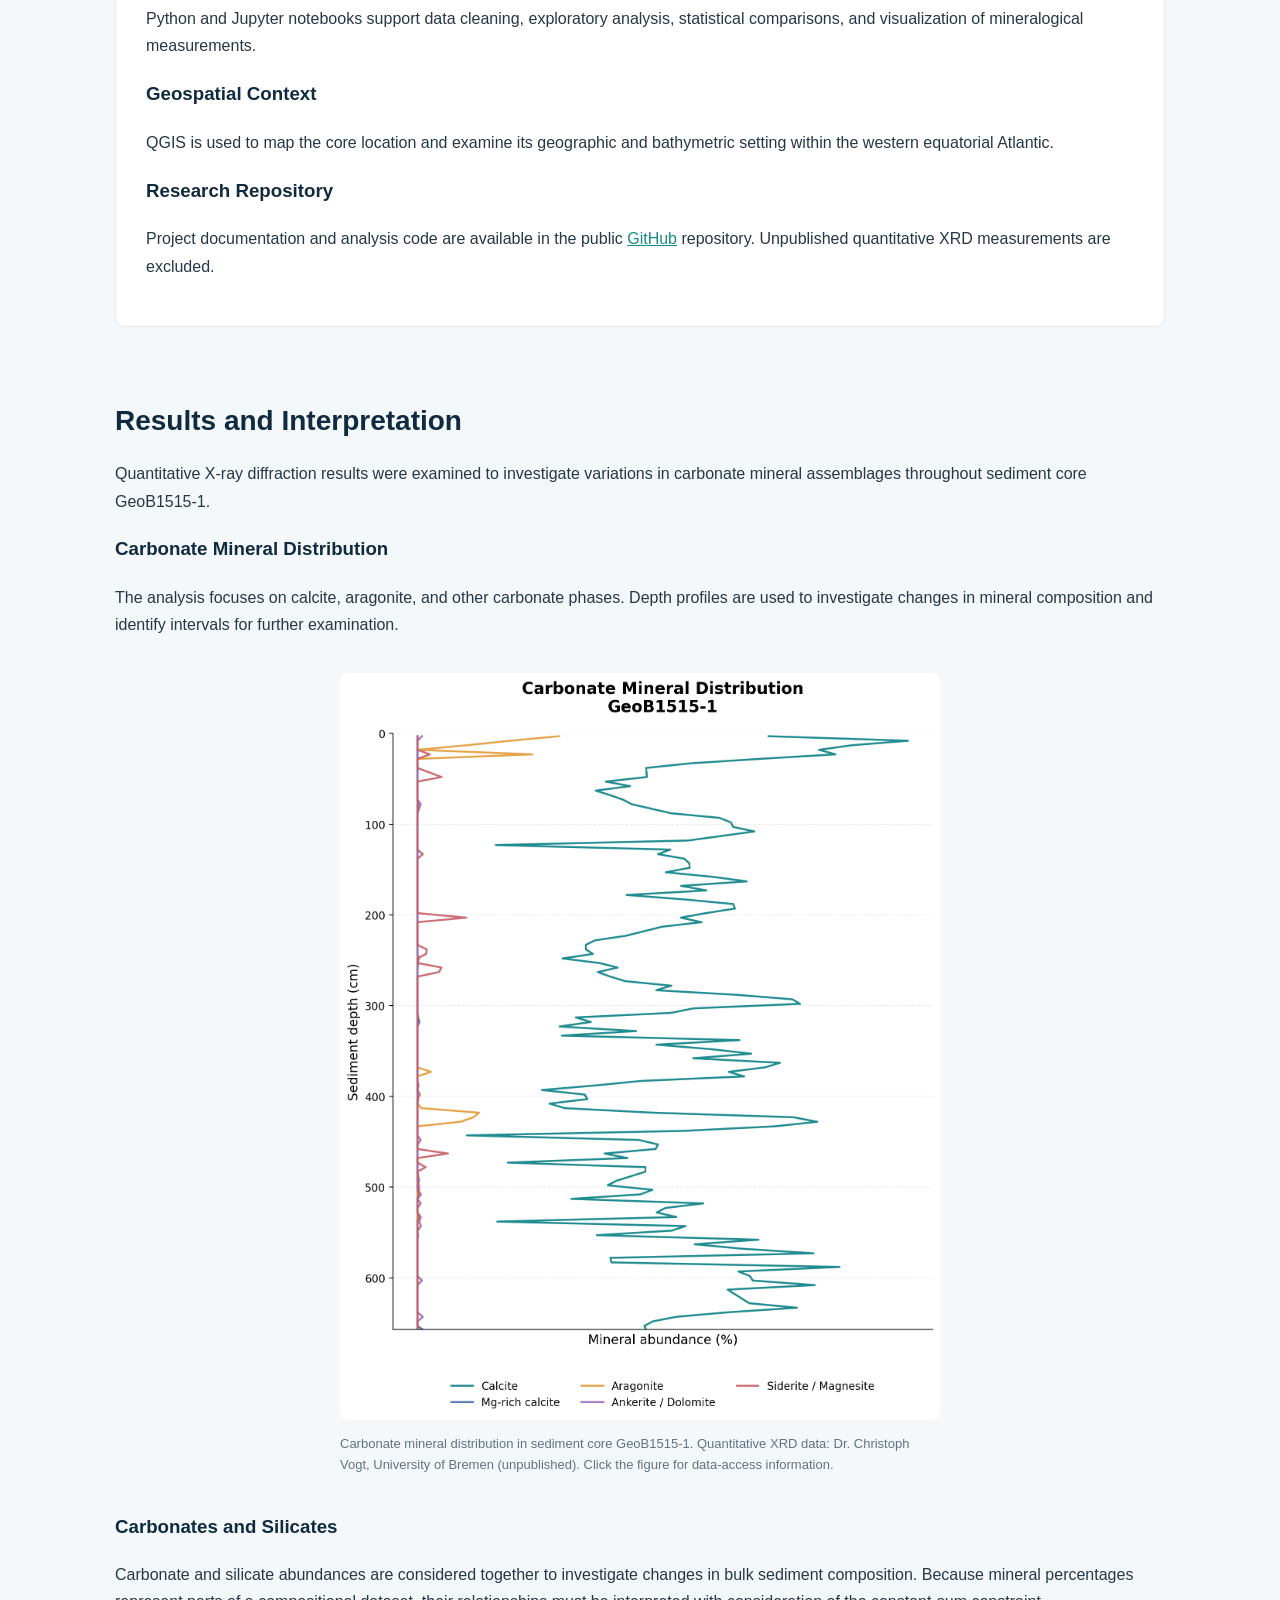
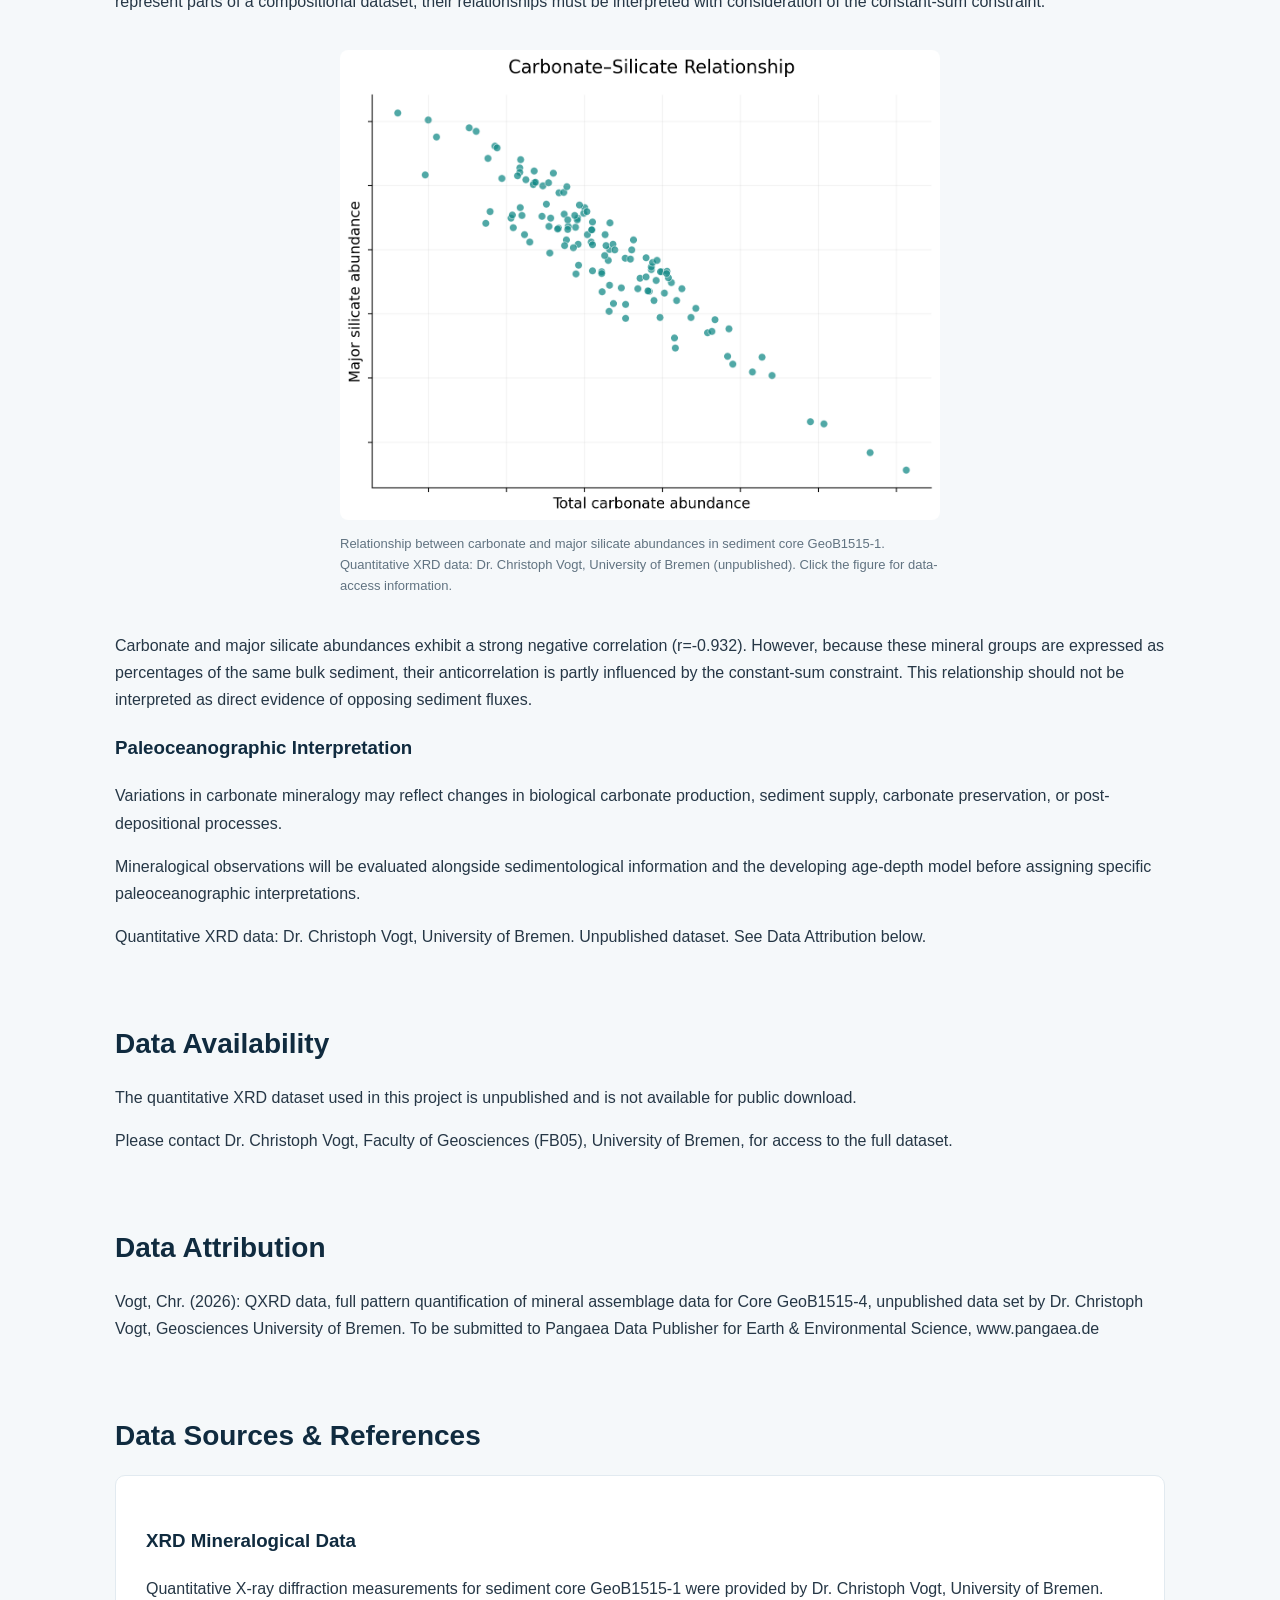
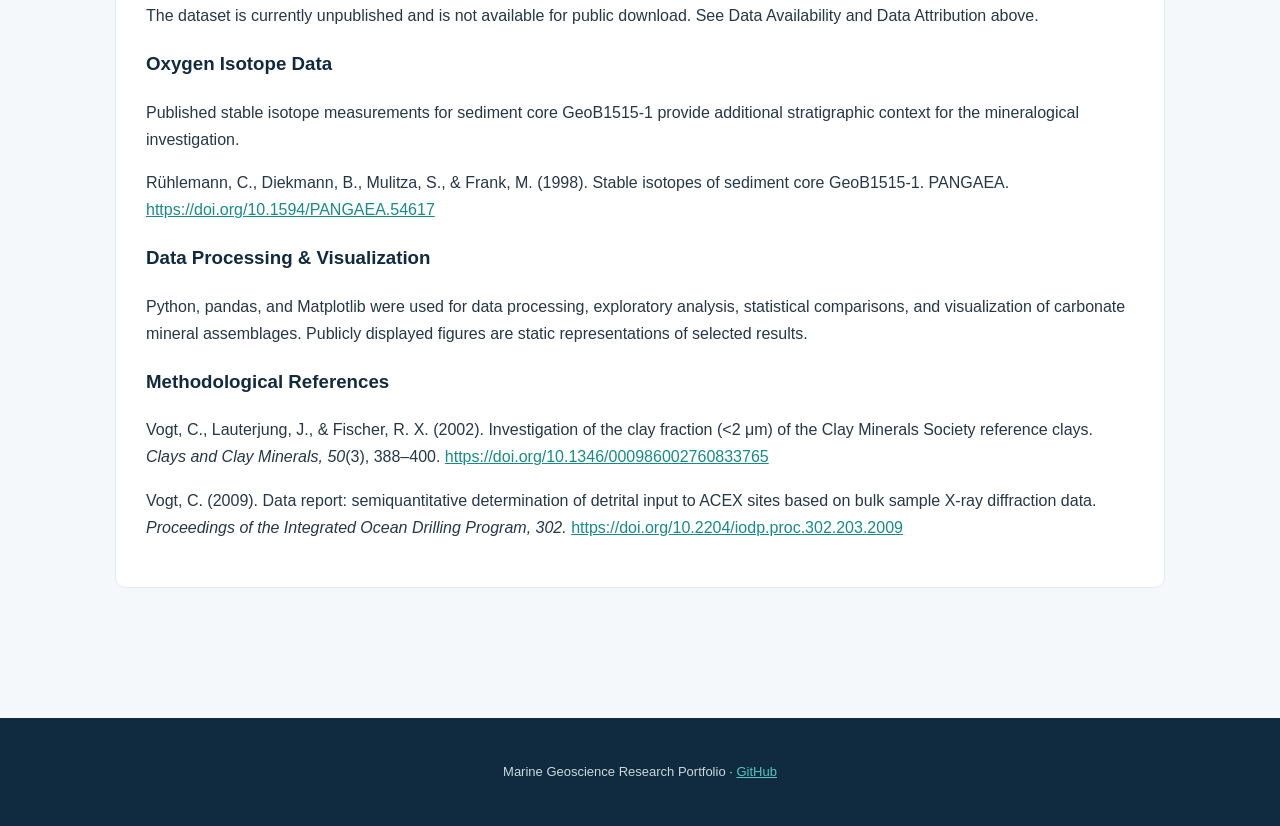
==== commit 5df2b204: "Fix typo in index.html" ====
--- a/projects/geob1515/index.html
+++ b/projects/geob1515/index.html
@@ -288,7 +288,7 @@
   <p>
     Carbonate and major silicate abundances exhibit a 
     strong negative correlation (r=-0.932). However, 
-    ecause these mineral groups are expressed as percentages 
+    because these mineral groups are expressed as percentages 
     of the same bulk sediment, their anticorrelation is partly 
     influenced by the constant-sum constraint. This relationship 
     should not be interpreted as direct evidence of opposing 
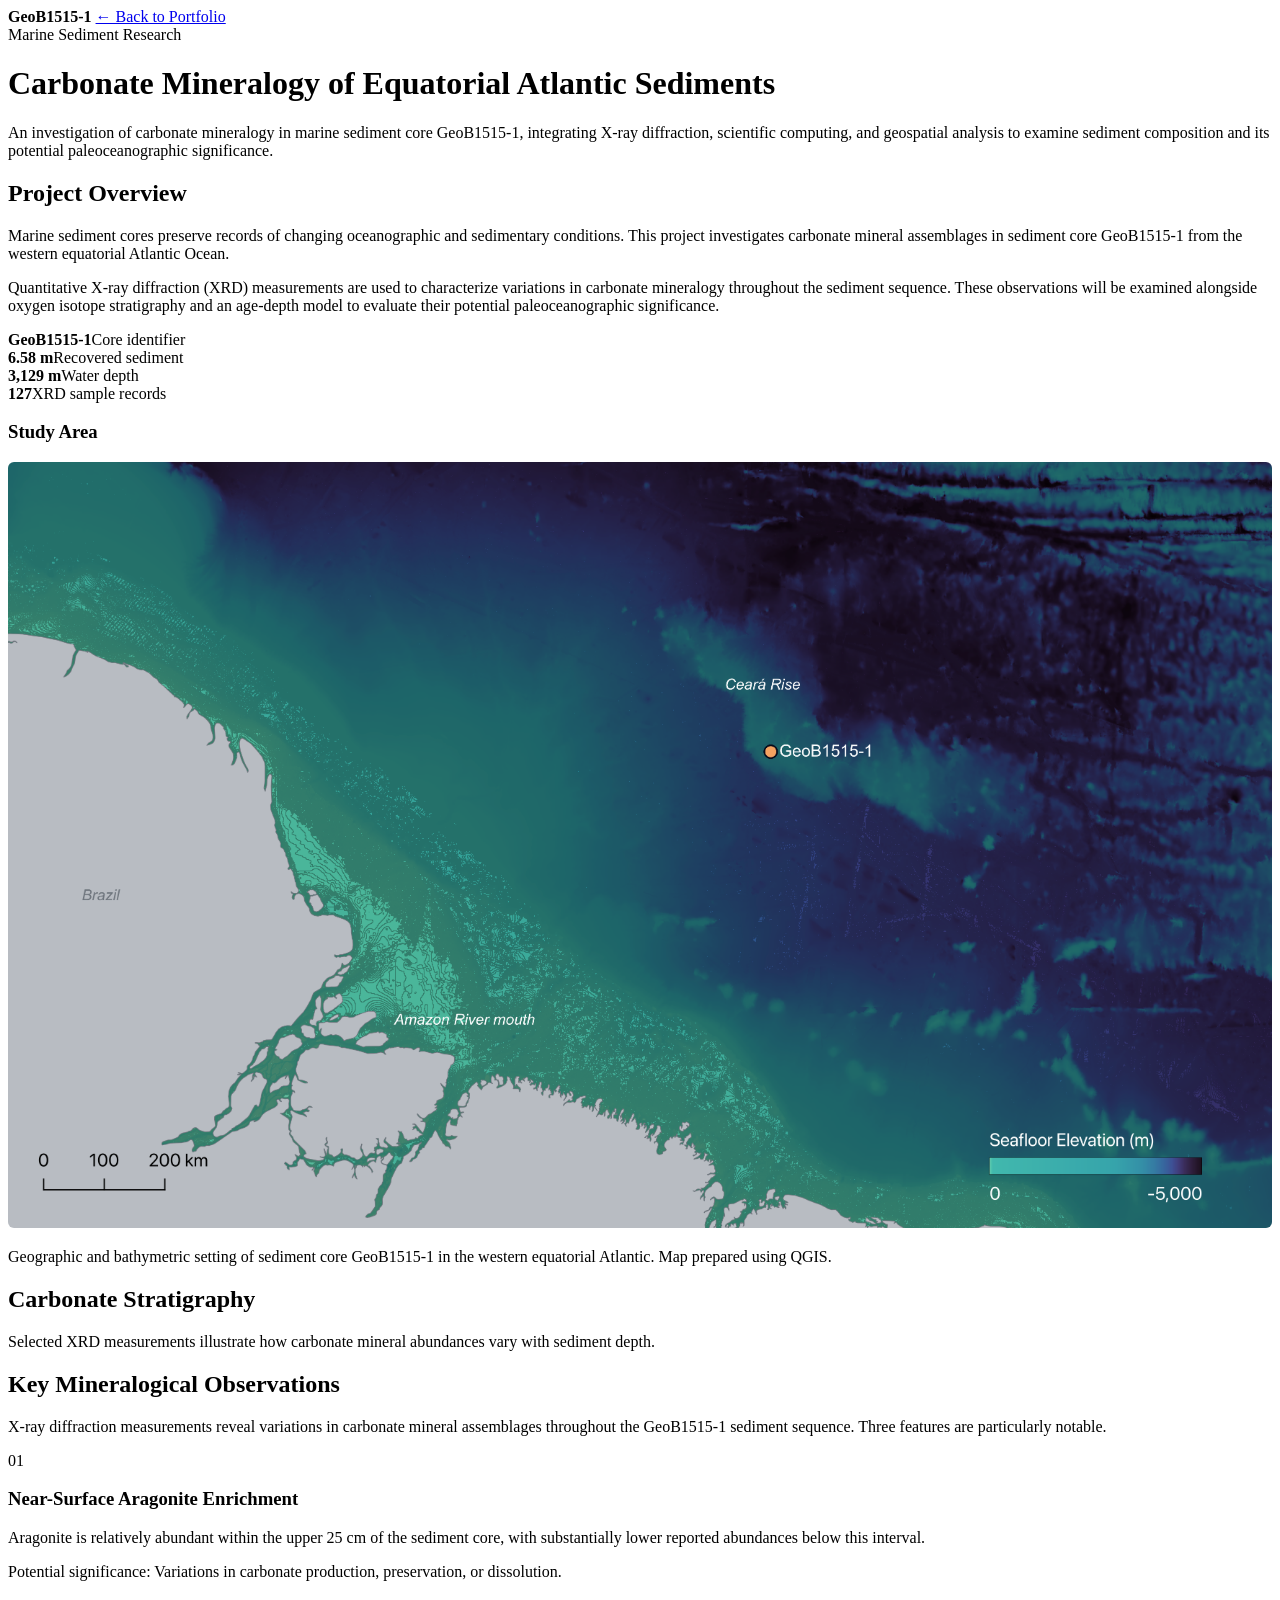
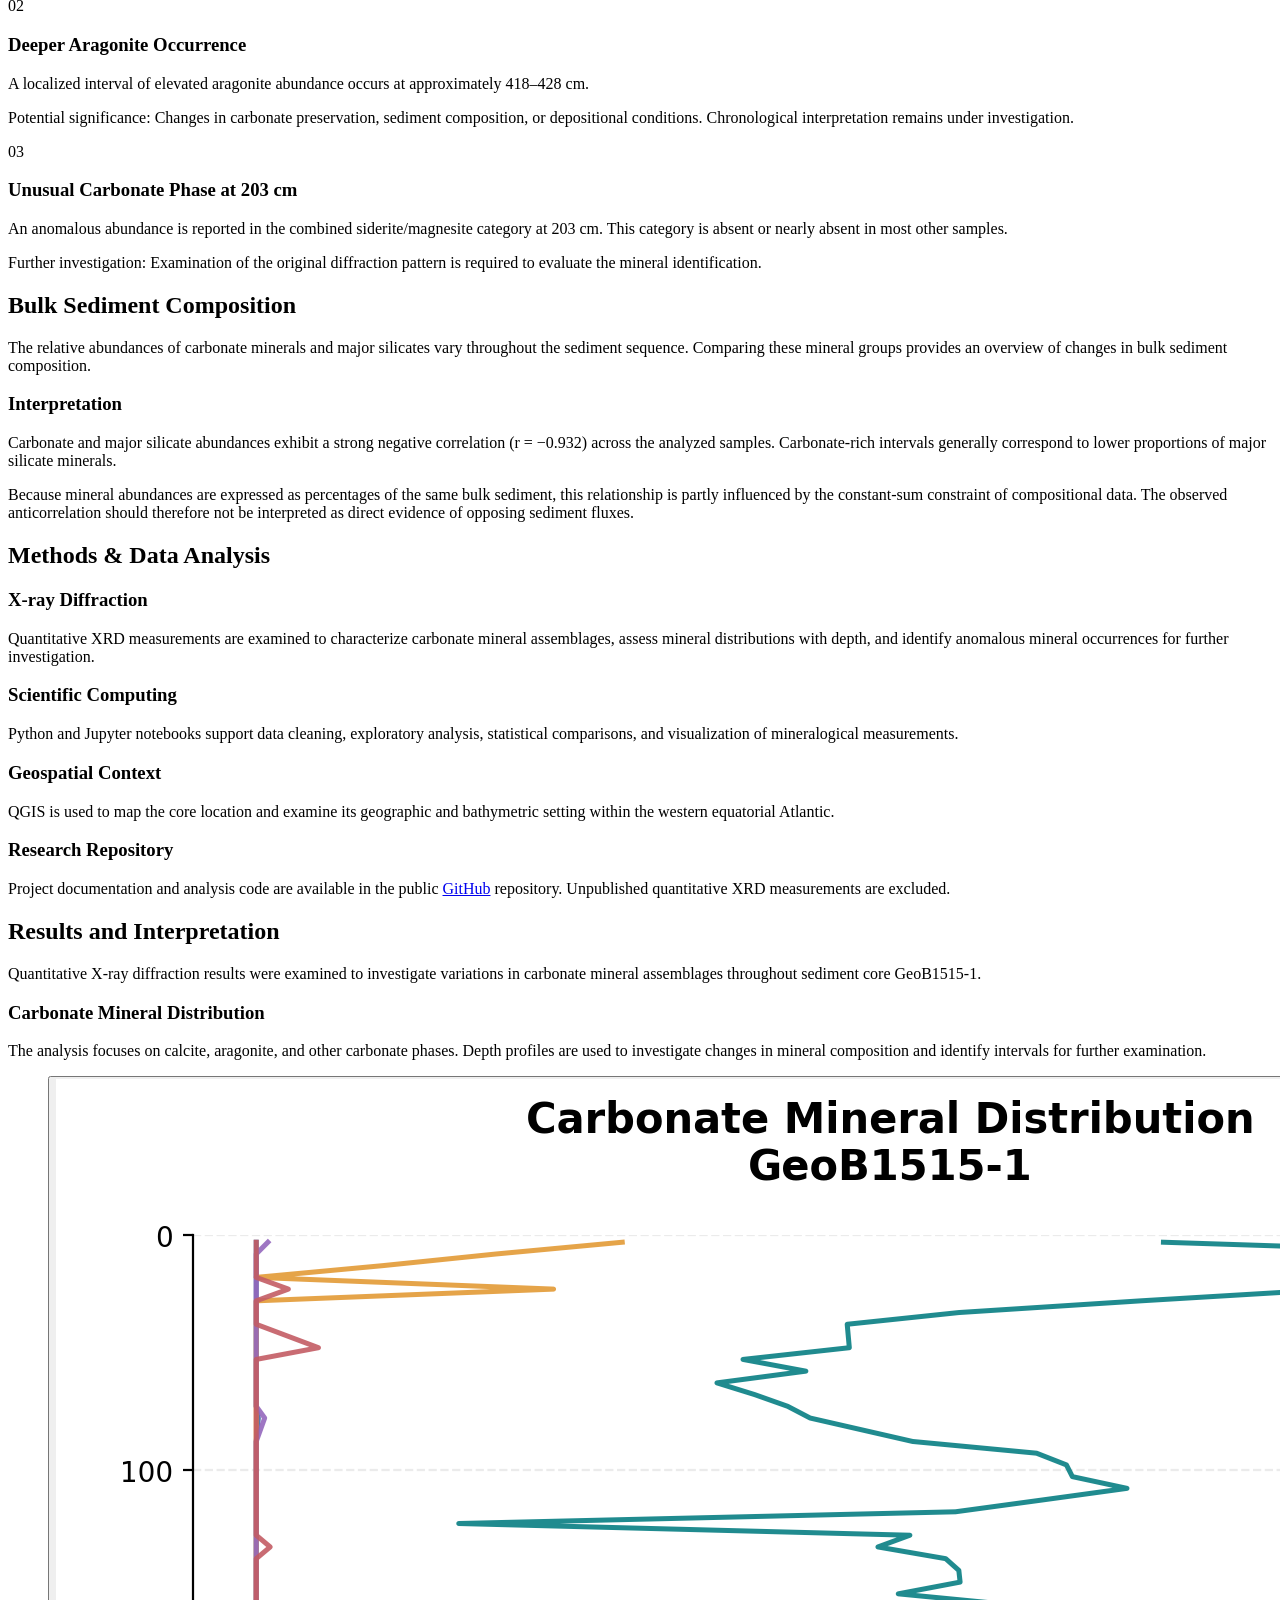
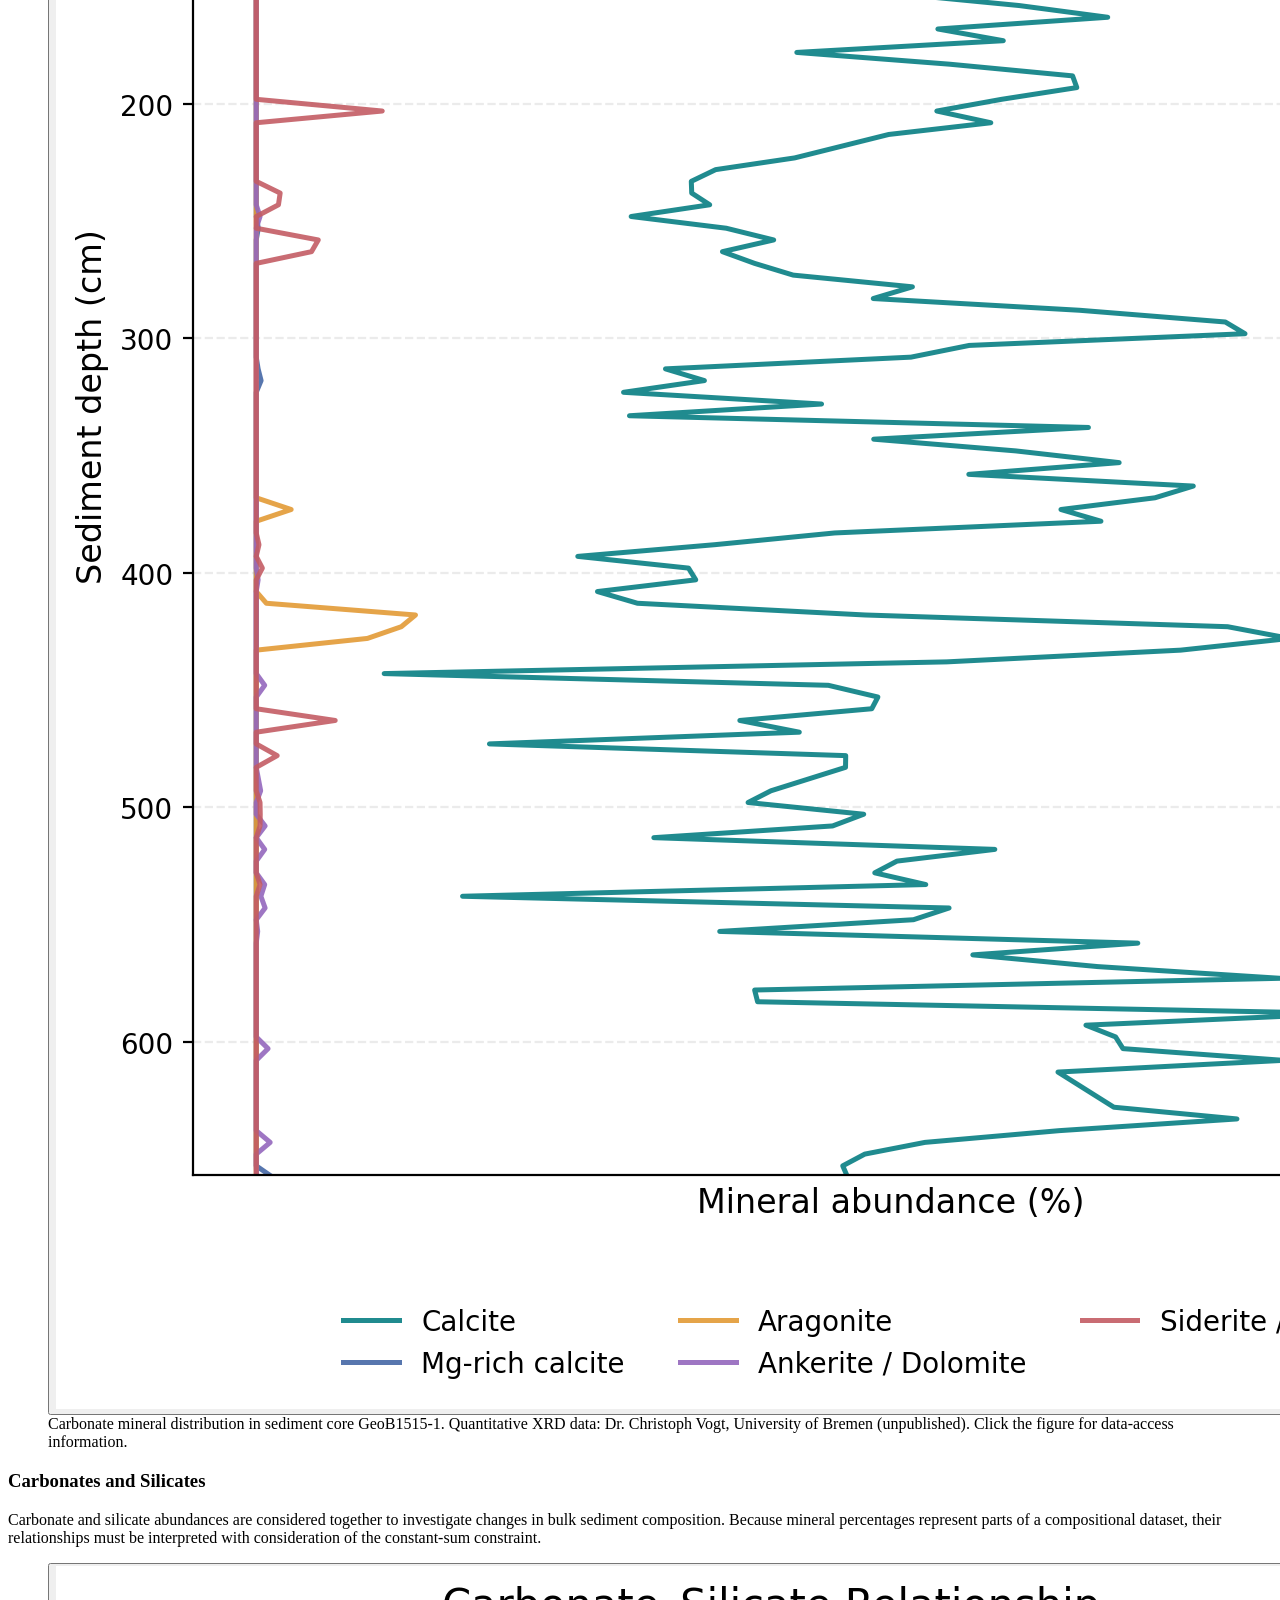
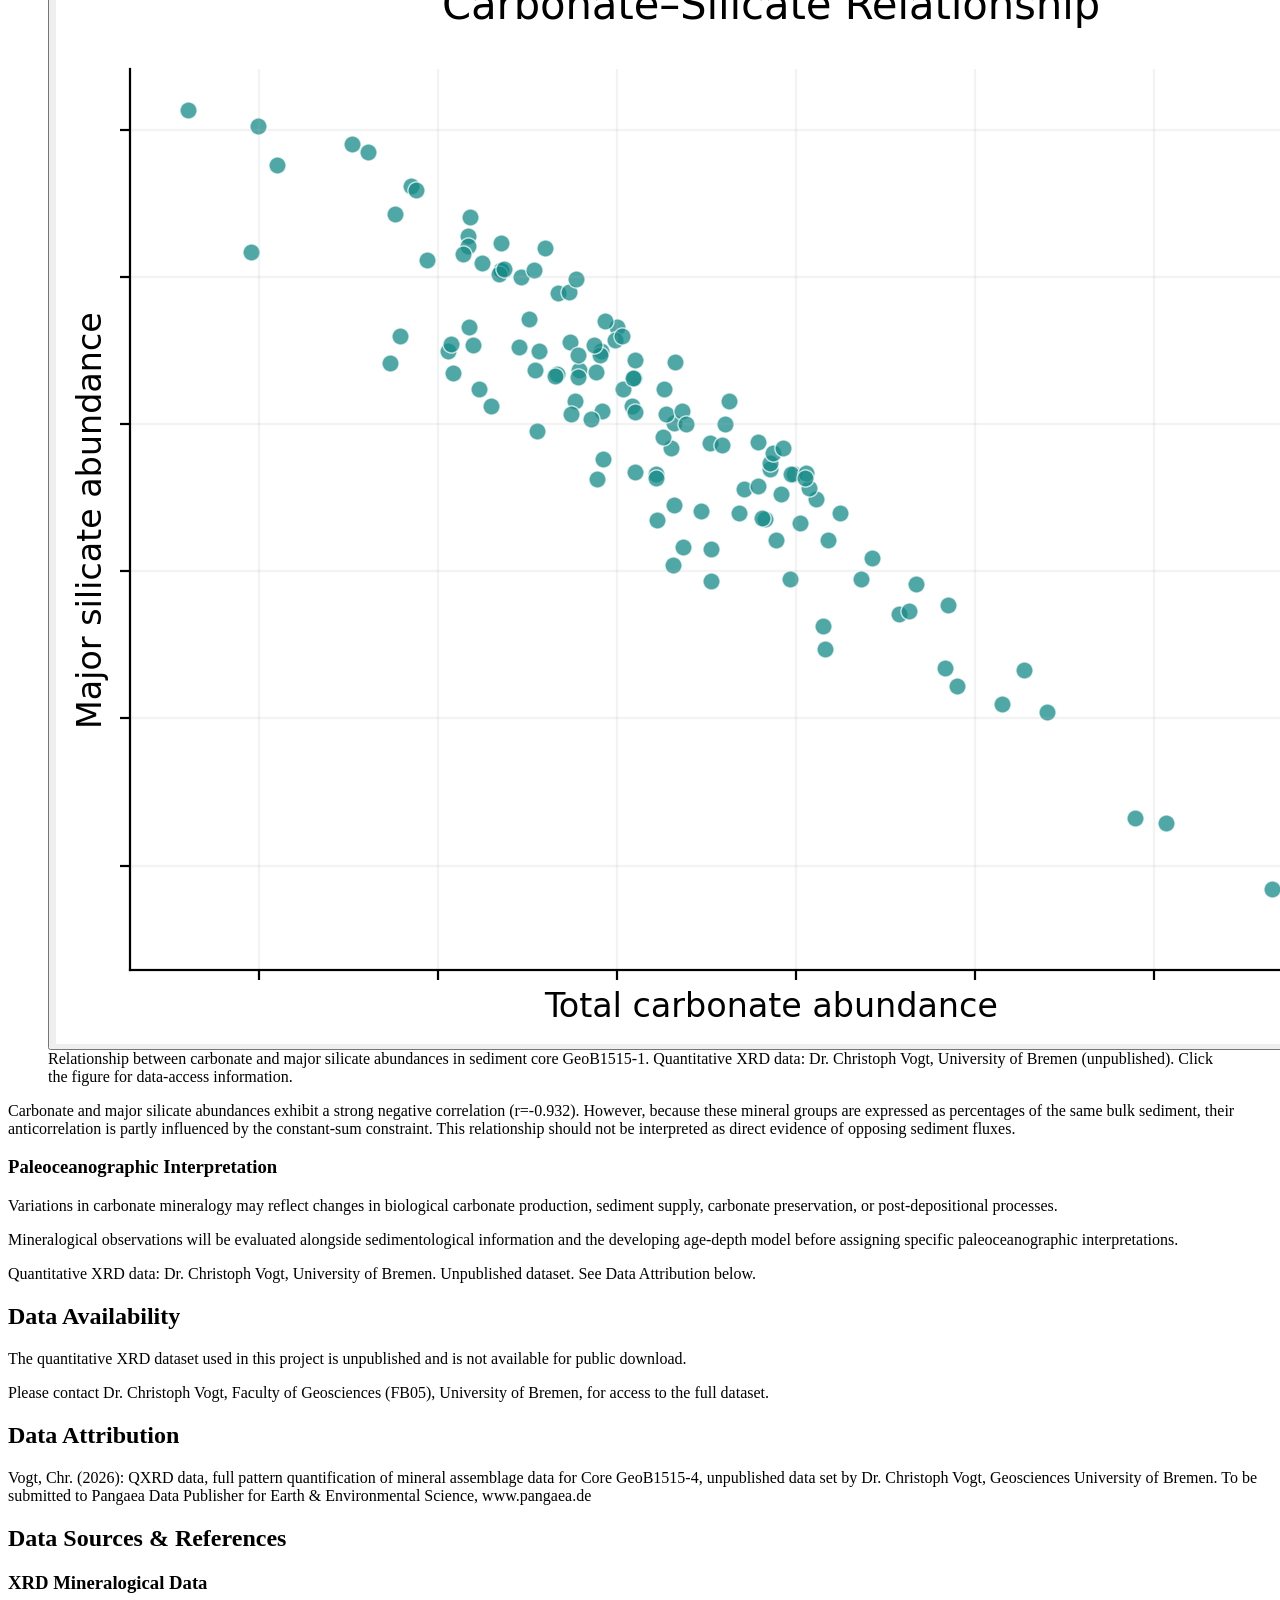
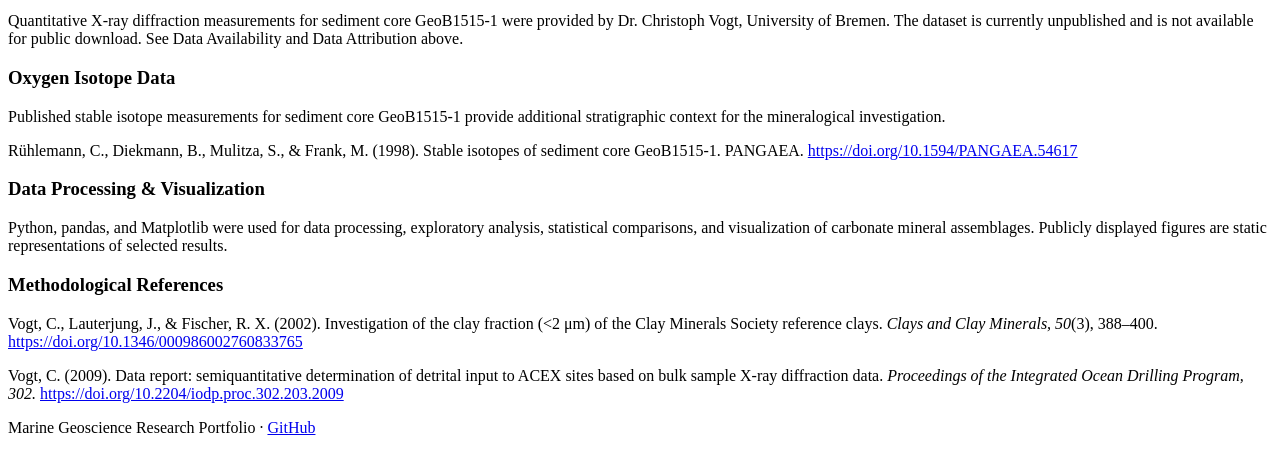
==== commit f05928e6: "Consolidate website CSS and update Argo pages" ====
--- a/projects/geob1515/index.html
+++ b/projects/geob1515/index.html
@@ -6,11 +6,11 @@
   <meta name="description" content="Research on carbonate mineralogy in equatorial Atlantic marine sediments using X-ray diffraction, Python, and geospatial analysis.">
   <title>GeoB1515-1 | Carbonate Mineralogy</title>
 
-  <link rel="stylesheet" href="style.css">
+  <link rel="stylesheet" href="../../css/style.css">
 
 </head>
 
-<body>
+<body class="sediment-page">
 
 <header>
   <nav>
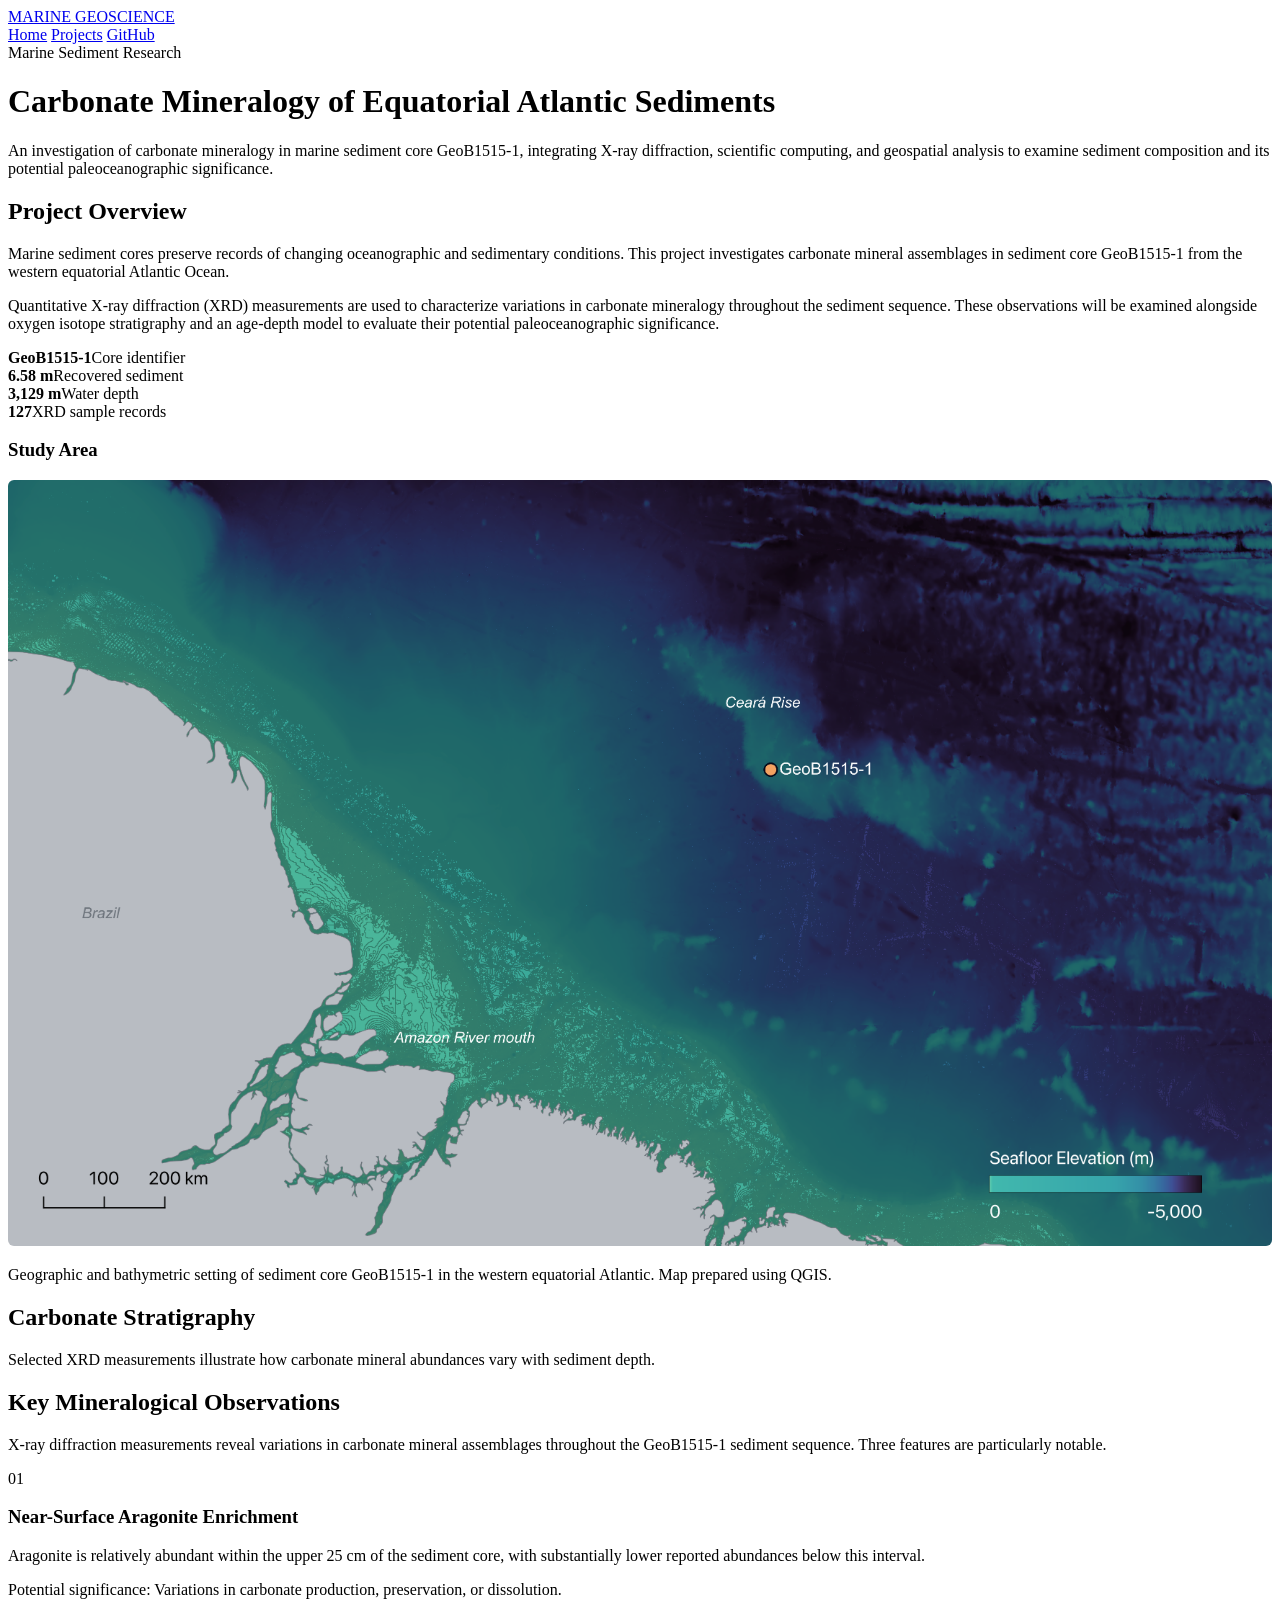
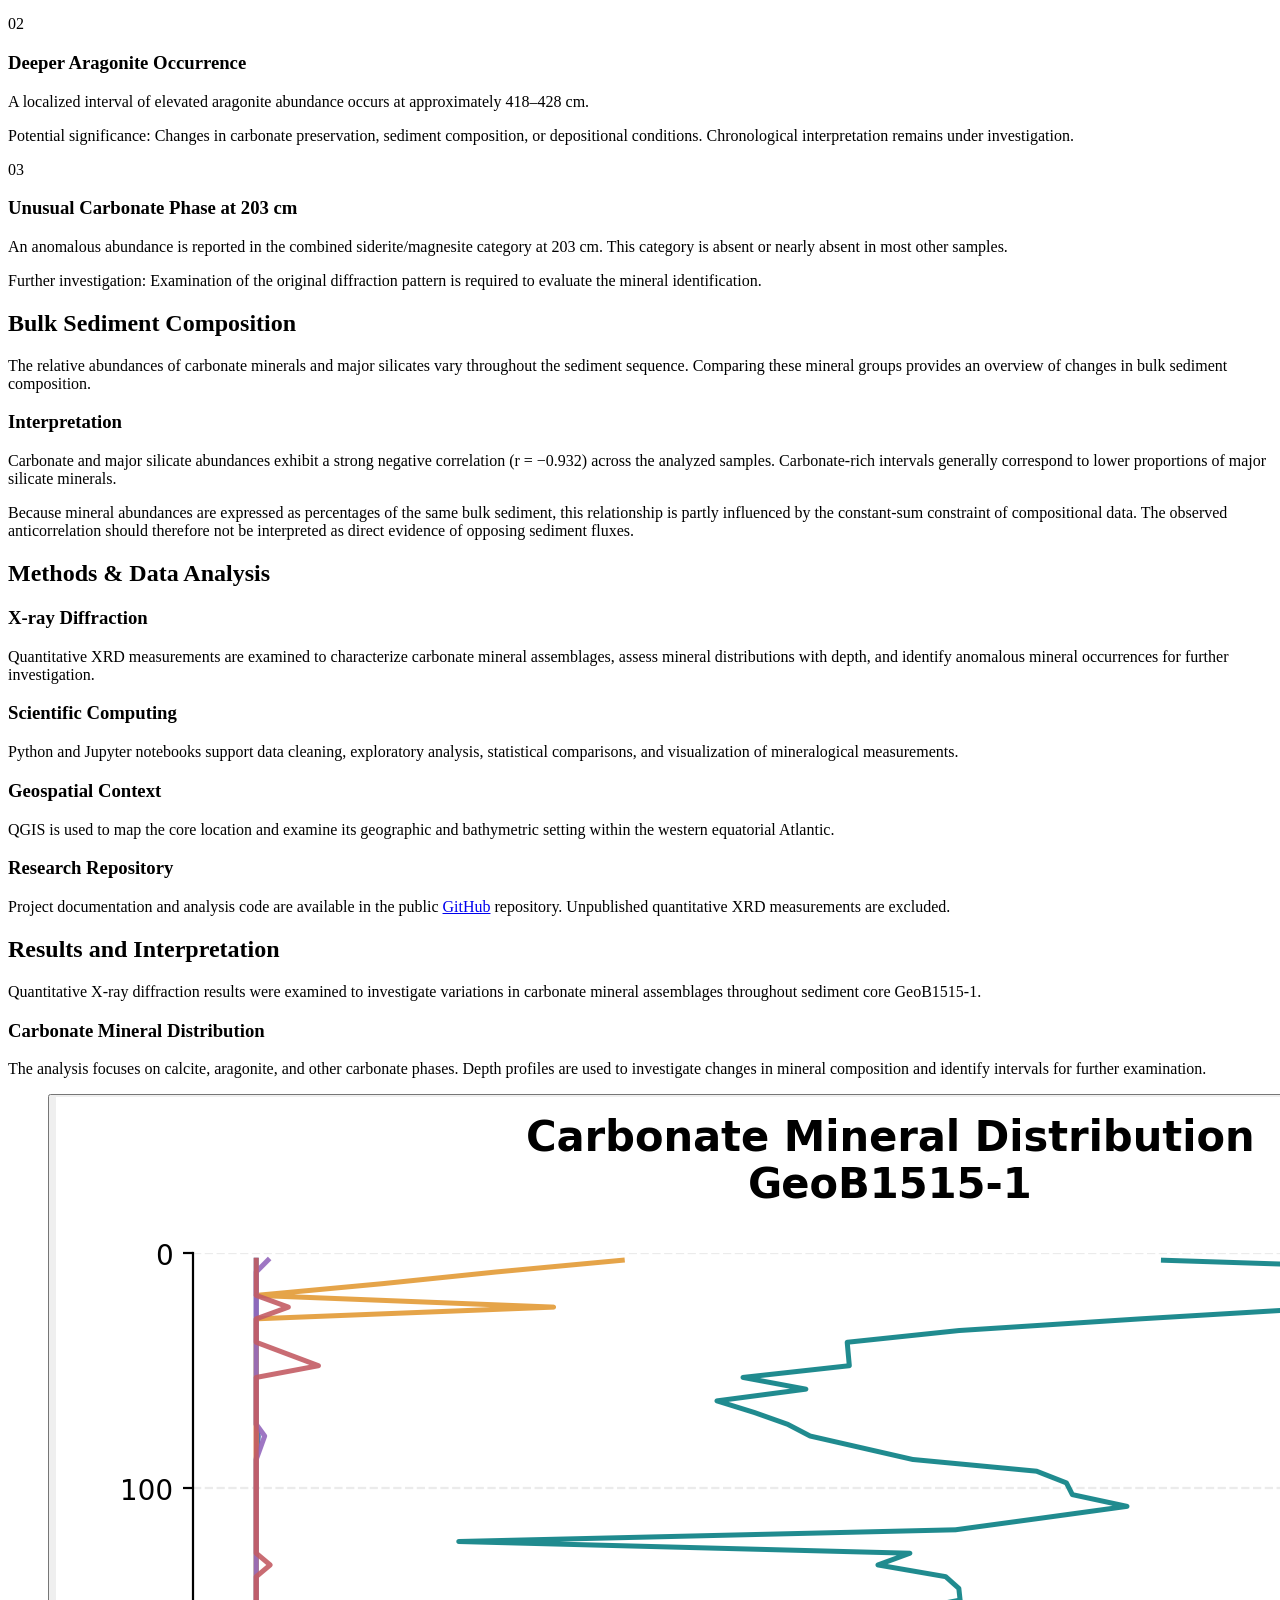
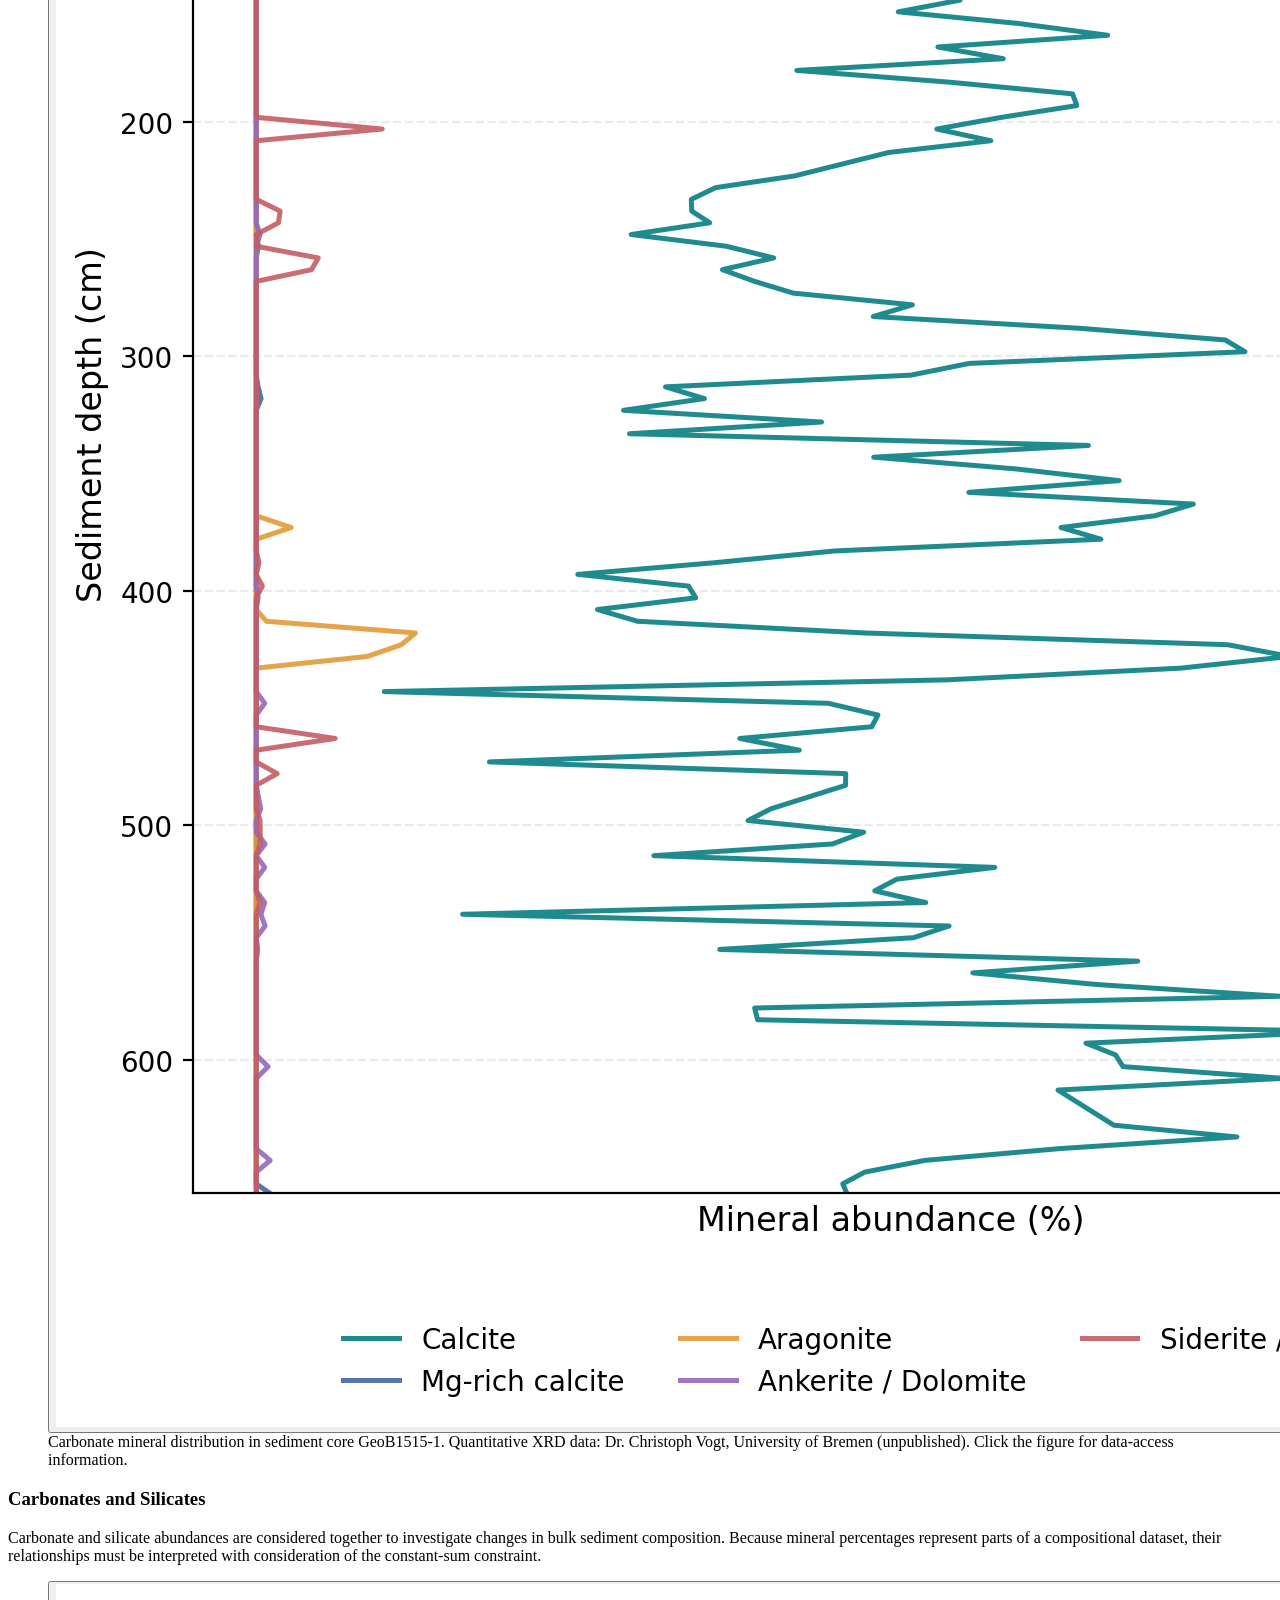
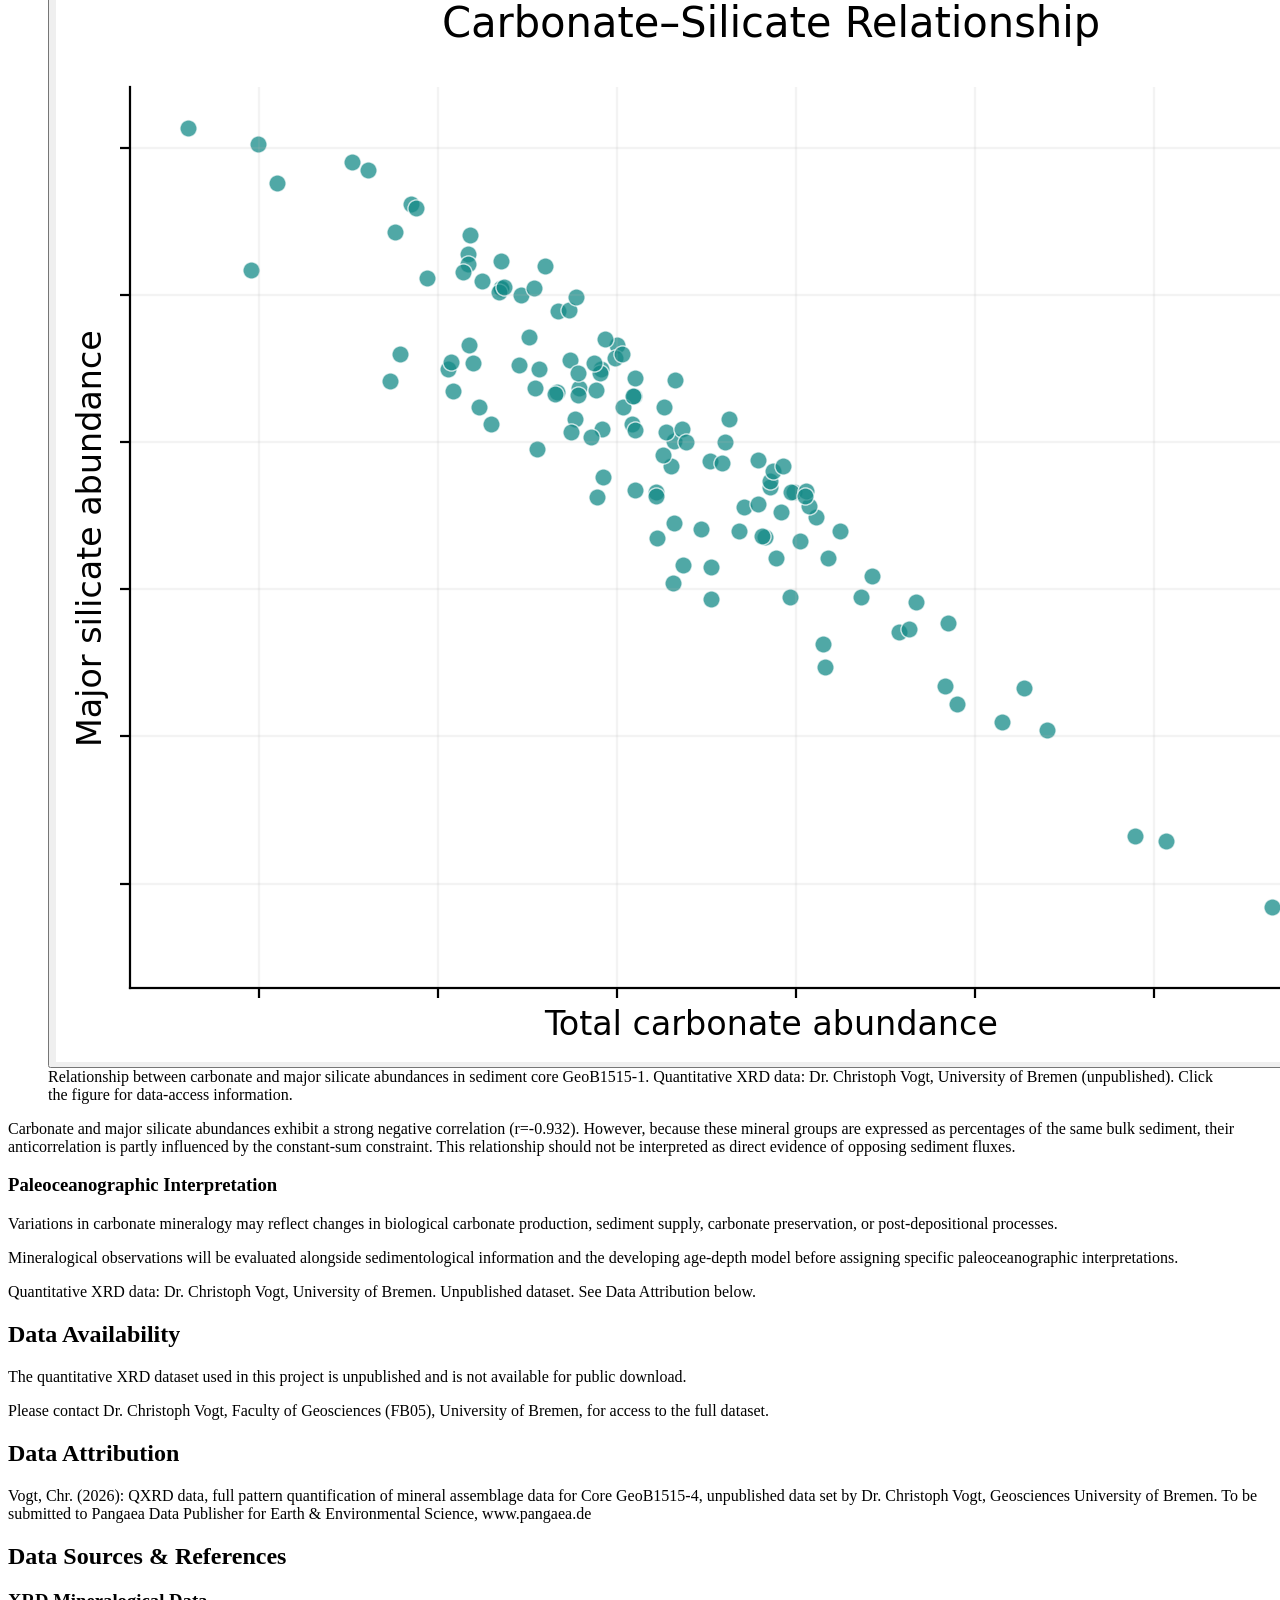
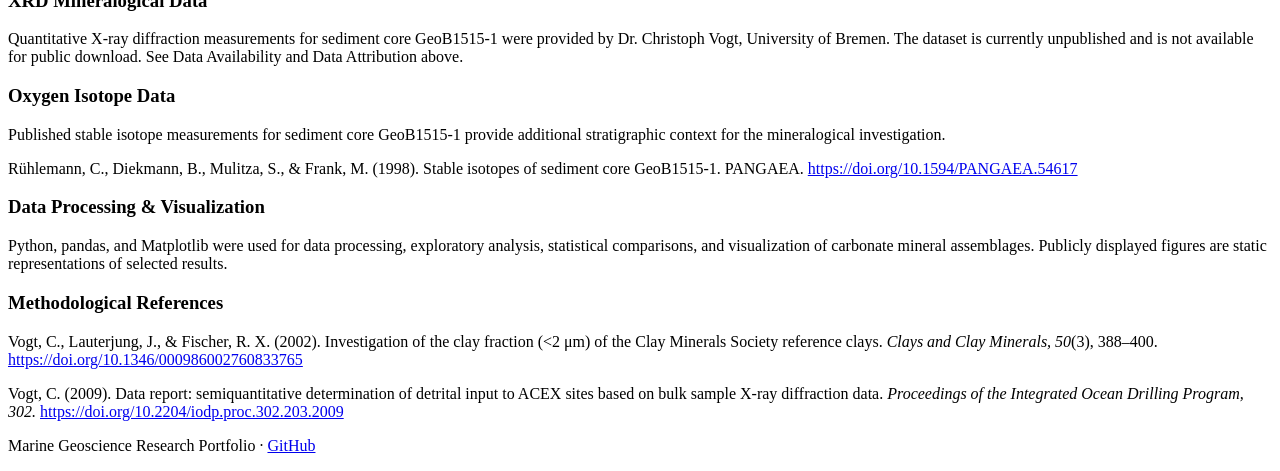
==== commit f46502cb: "Updated styles and layout so all pages are consistent" ====
--- a/projects/geob1515/index.html
+++ b/projects/geob1515/index.html
@@ -12,10 +12,19 @@
 
 <body class="sediment-page">
 
-<header>
-  <nav>
-    <strong>GeoB1515-1</strong>
-    <a href="../../index.html">← Back to Portfolio</a>
+<header class="site-header">
+  <nav class="site-nav">
+    <a class="site-brand" href="../../index.html">
+      MARINE GEOSCIENCE
+    </a>
+
+    <div class="nav-links">
+      <a href="../../index.html">Home</a>
+      <a href="../../index.html#projects">Projects</a>
+      <a href="https://github.com/sylvia-marinegeo"
+         target="_blank"
+         rel="noopener noreferrer">GitHub</a>
+    </div>
   </nav>
 </header>
 
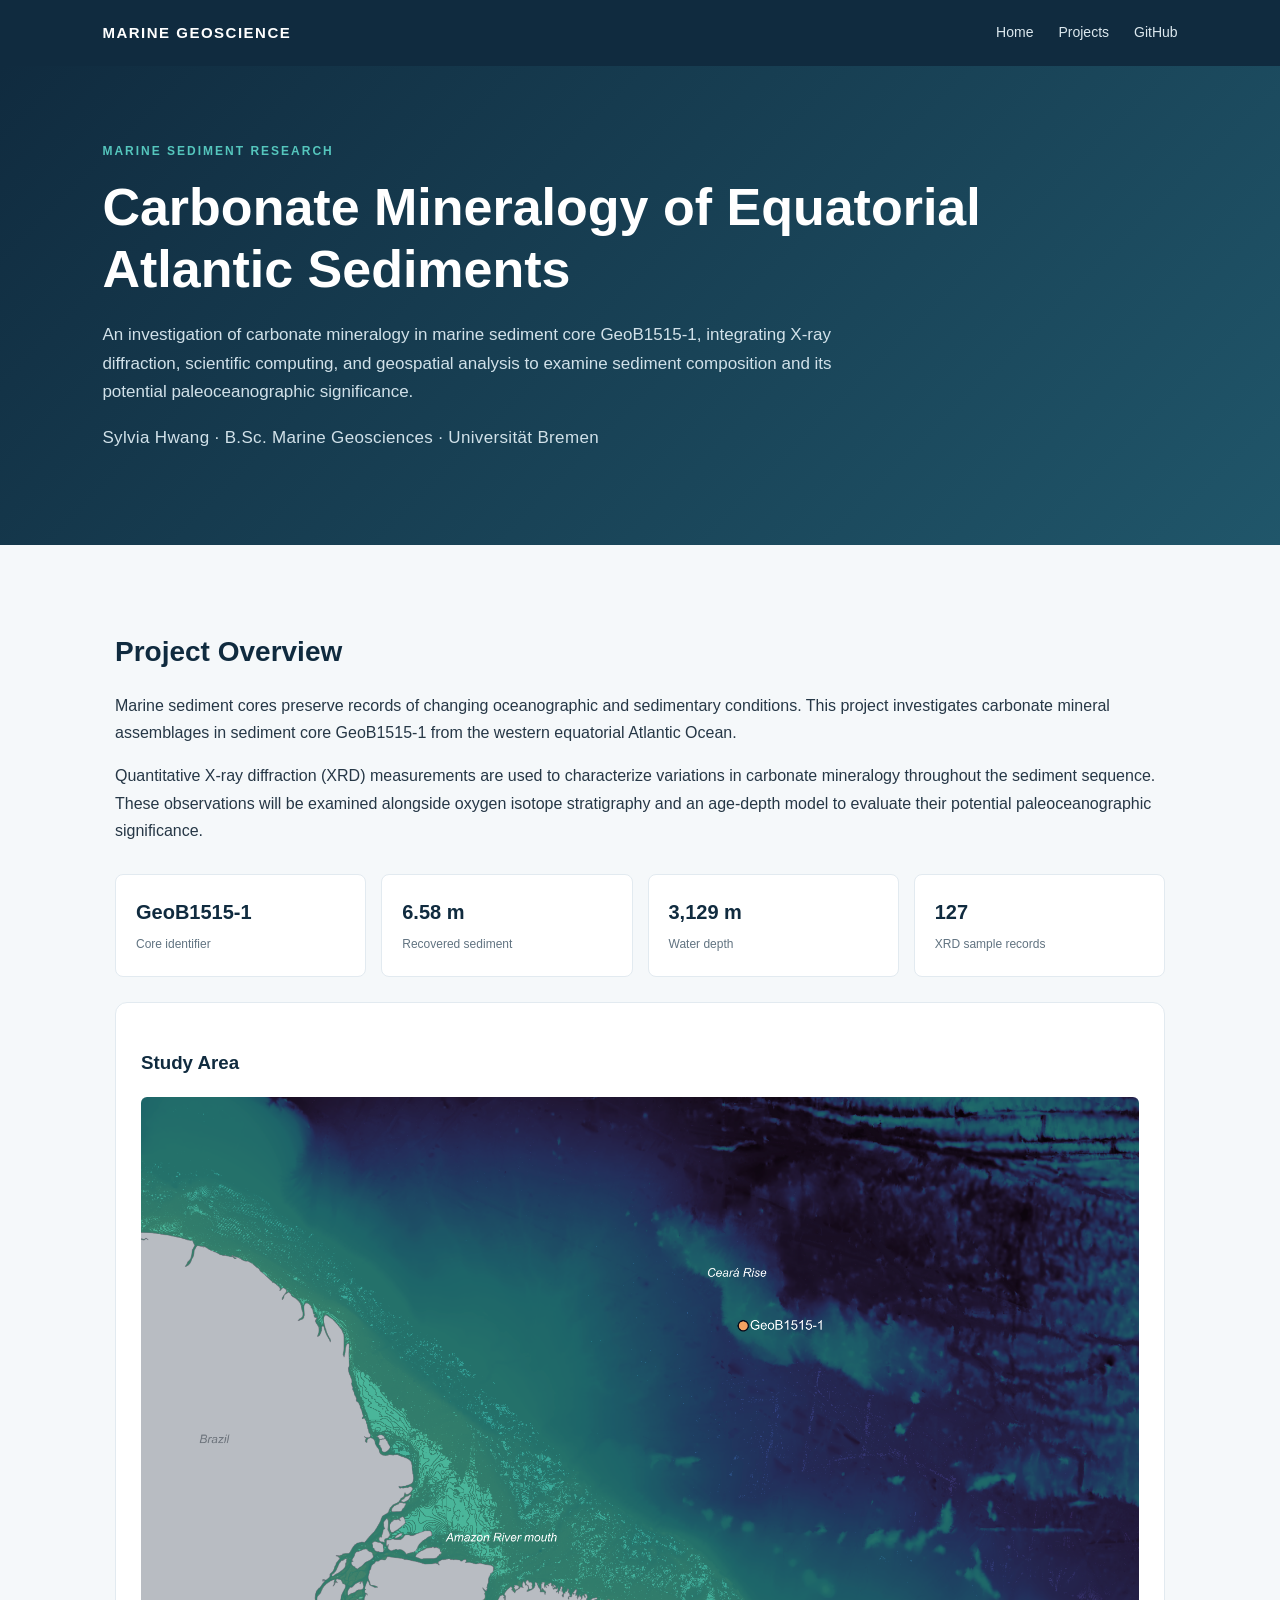
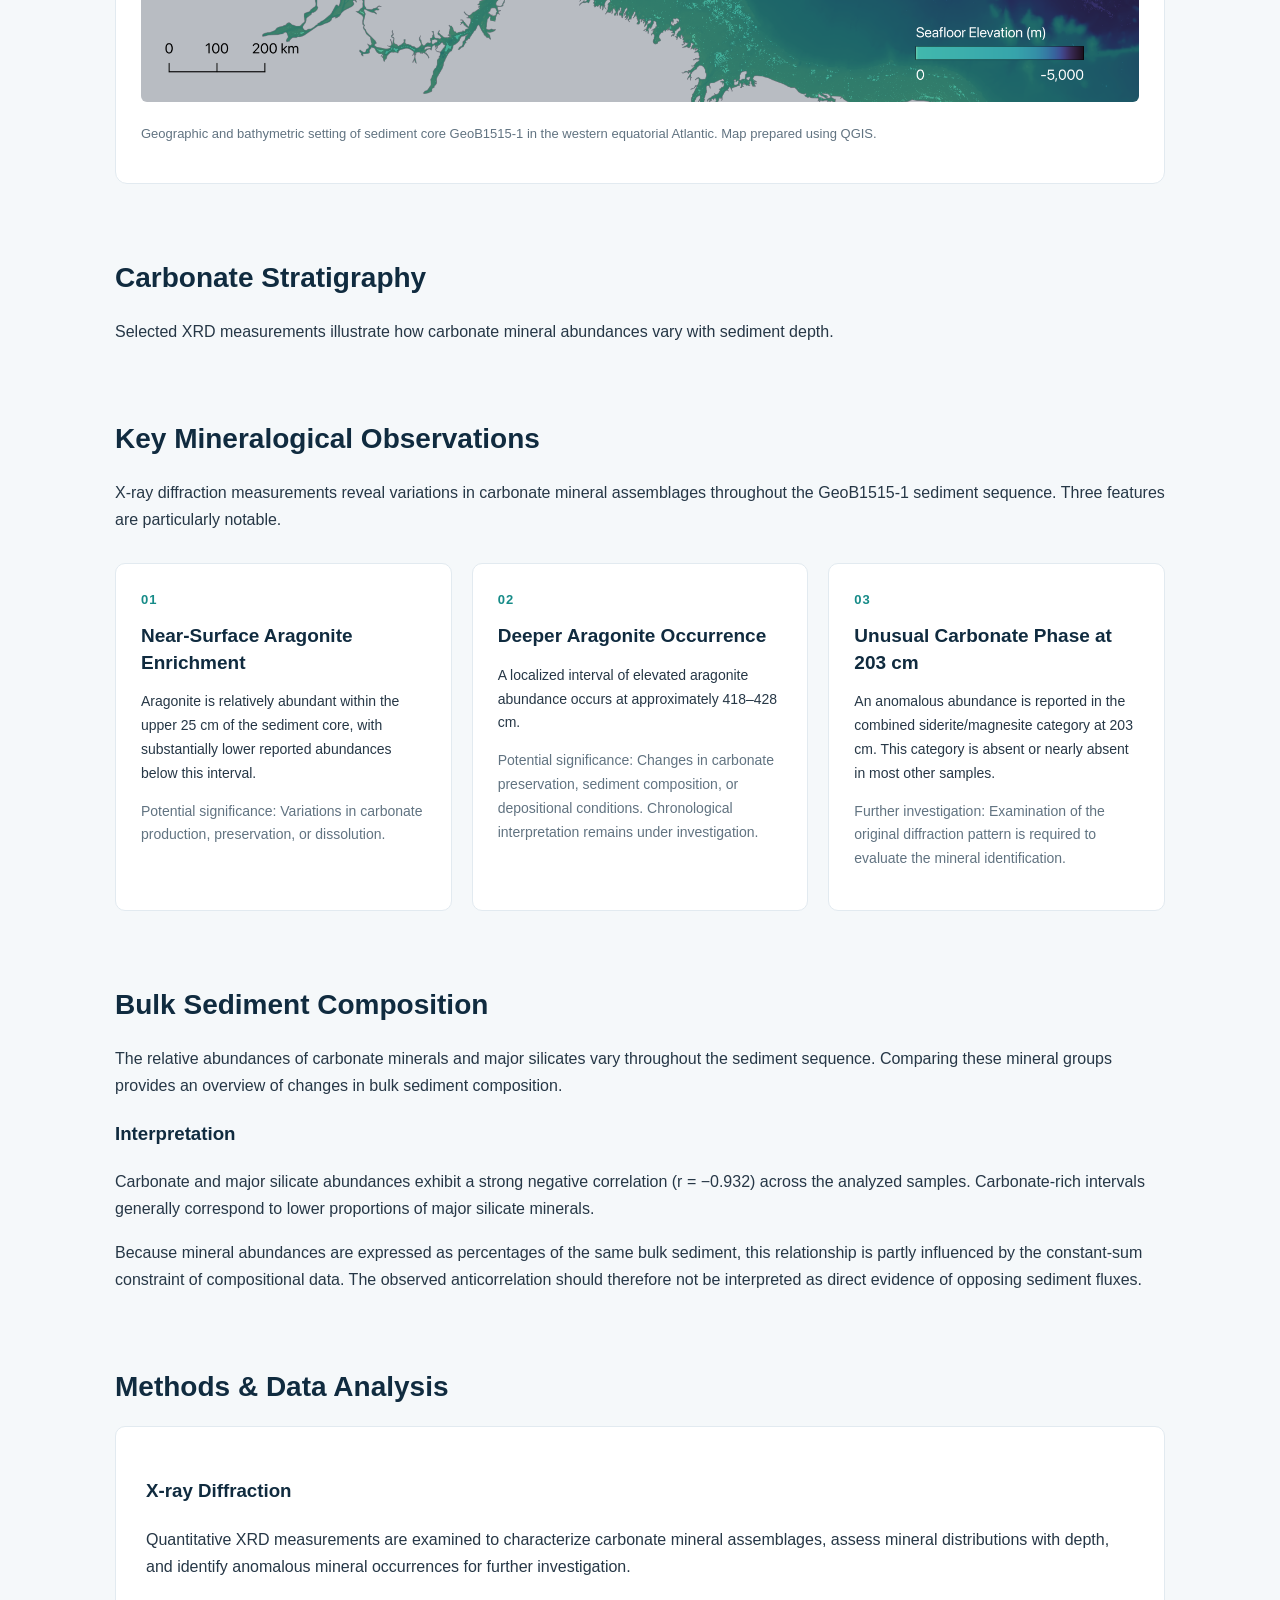
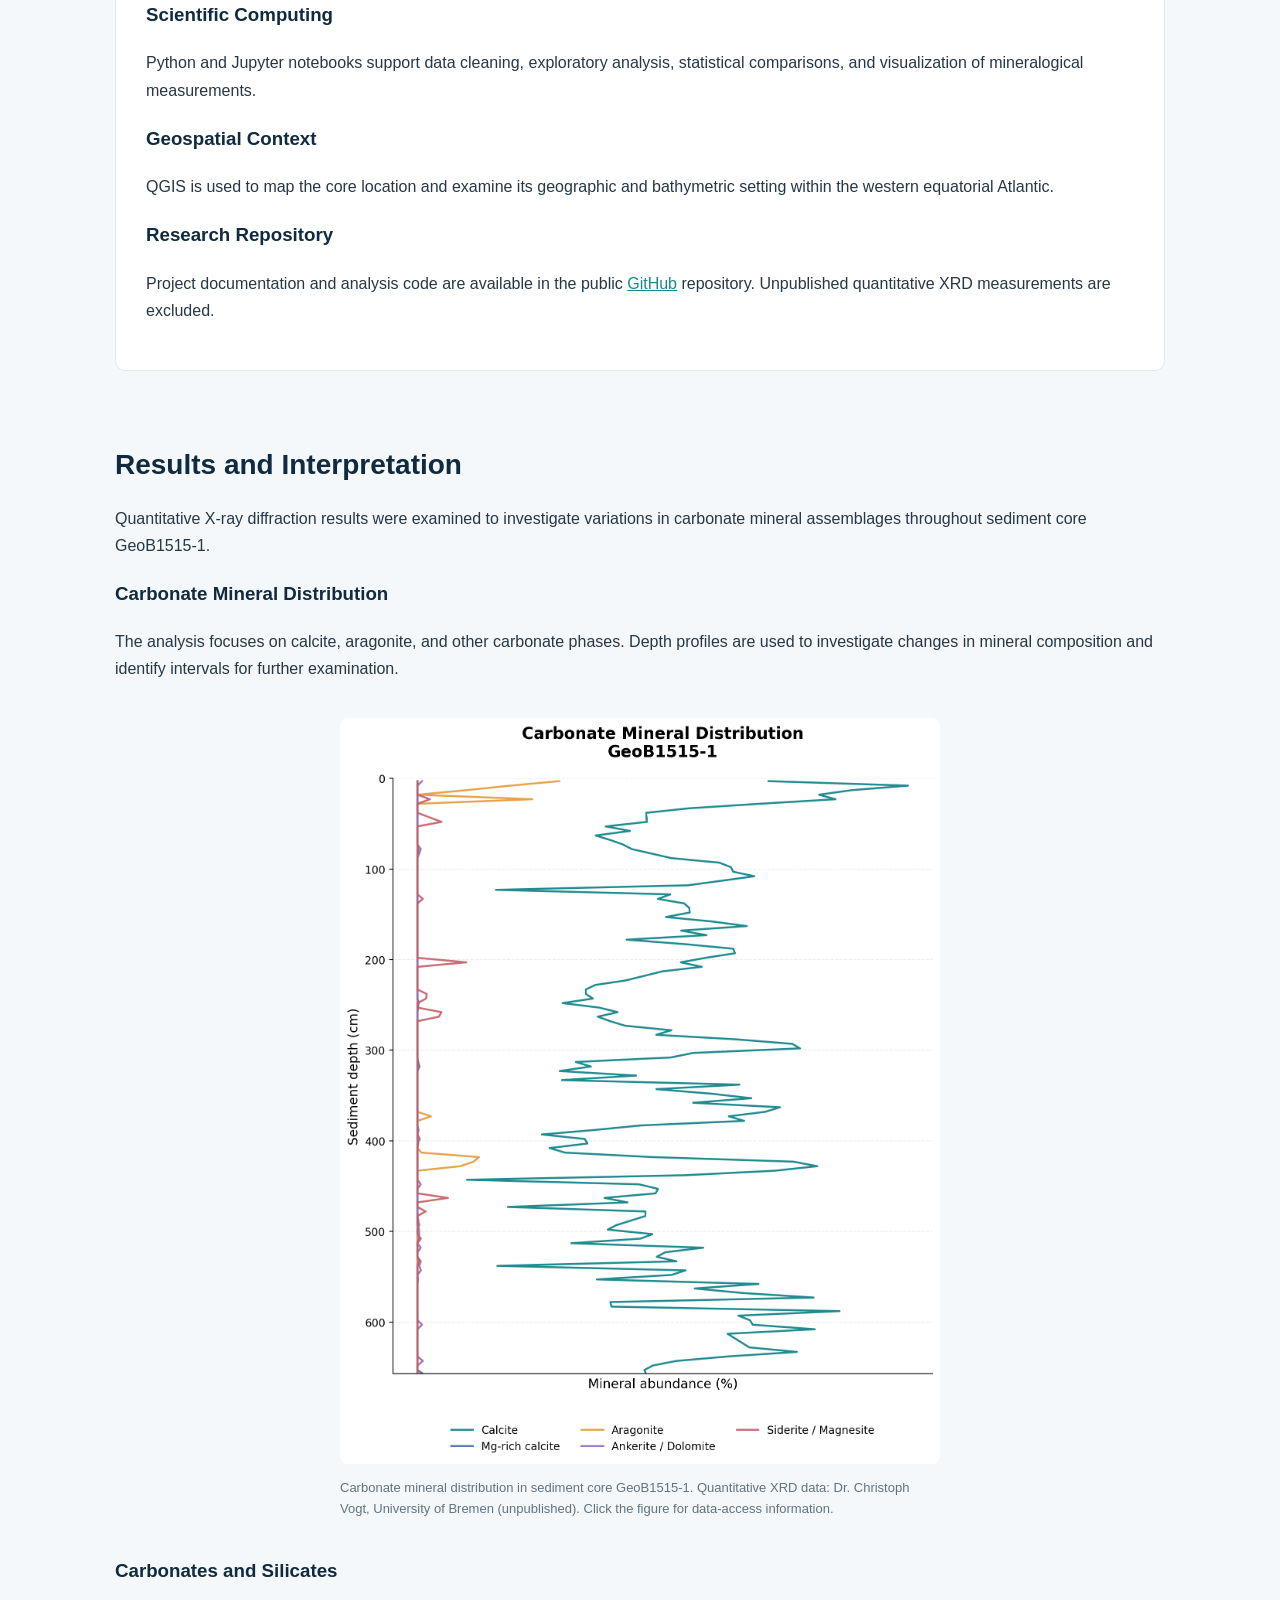
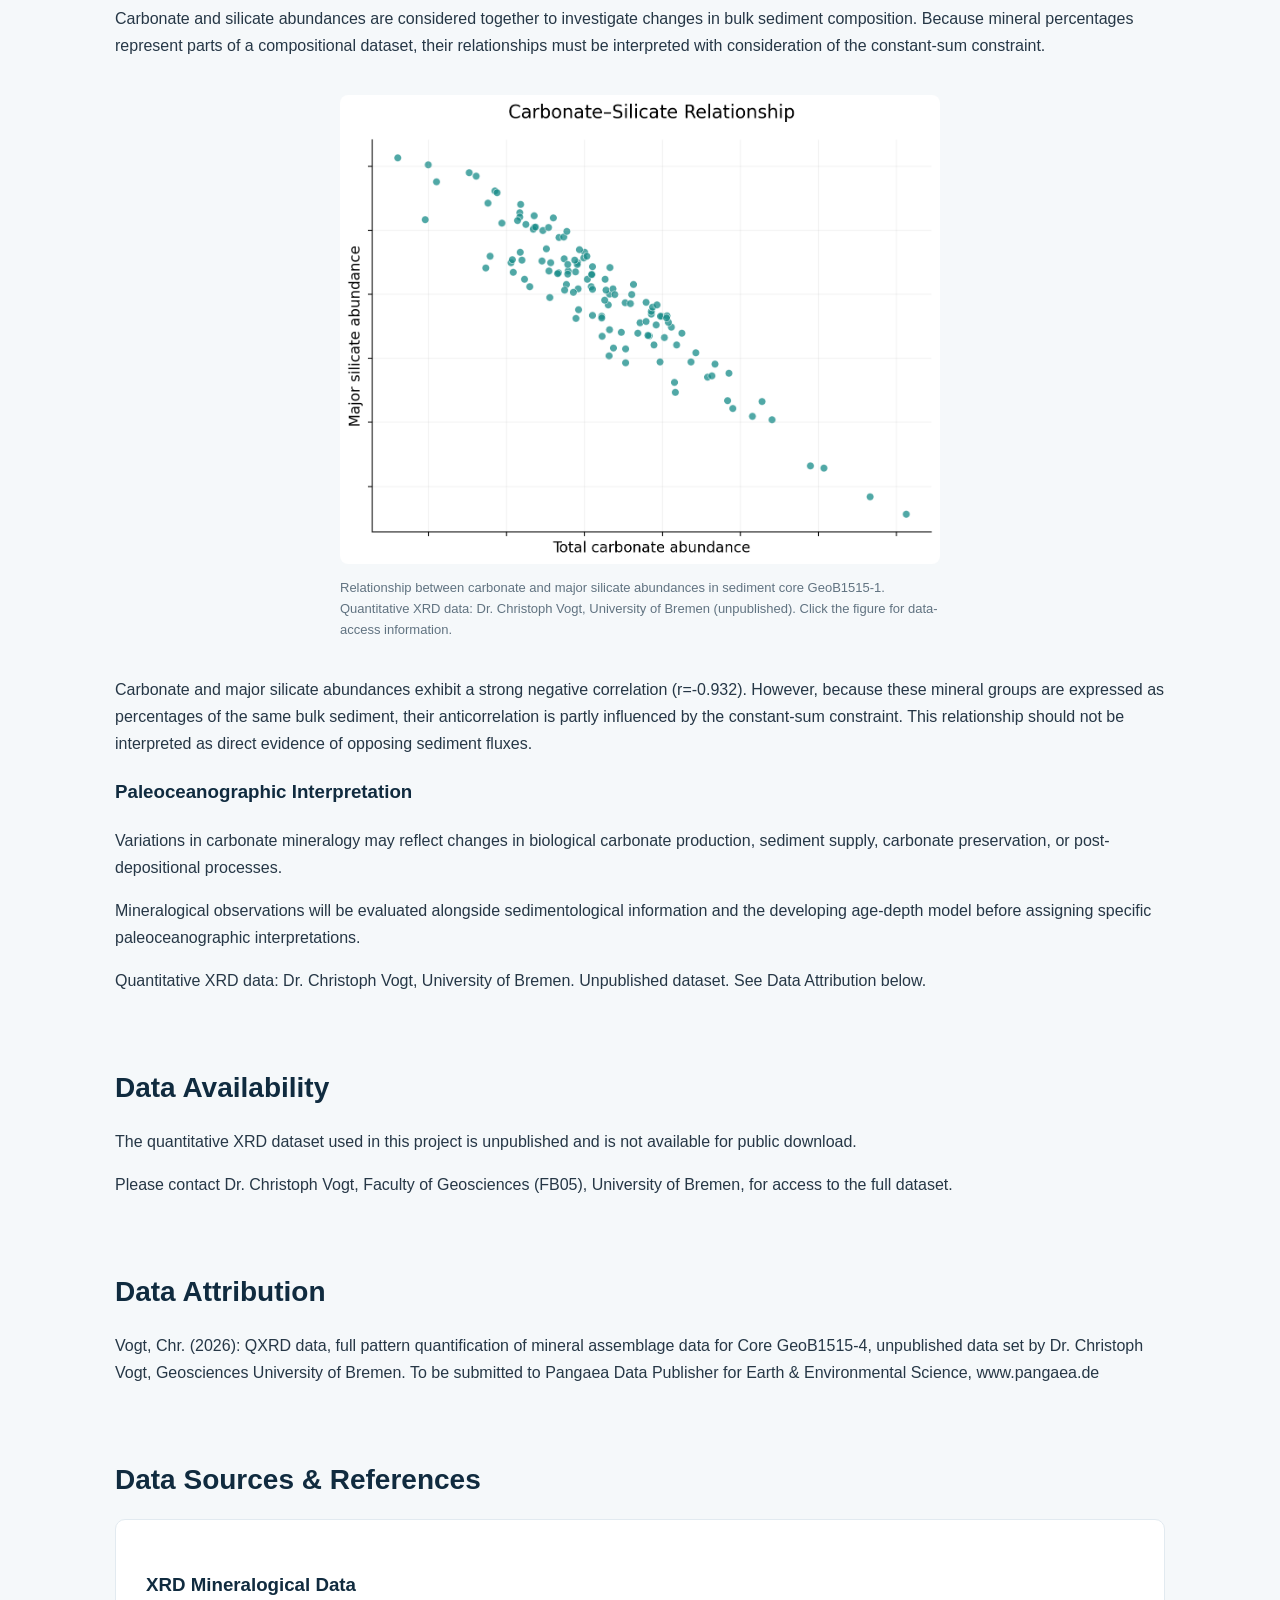
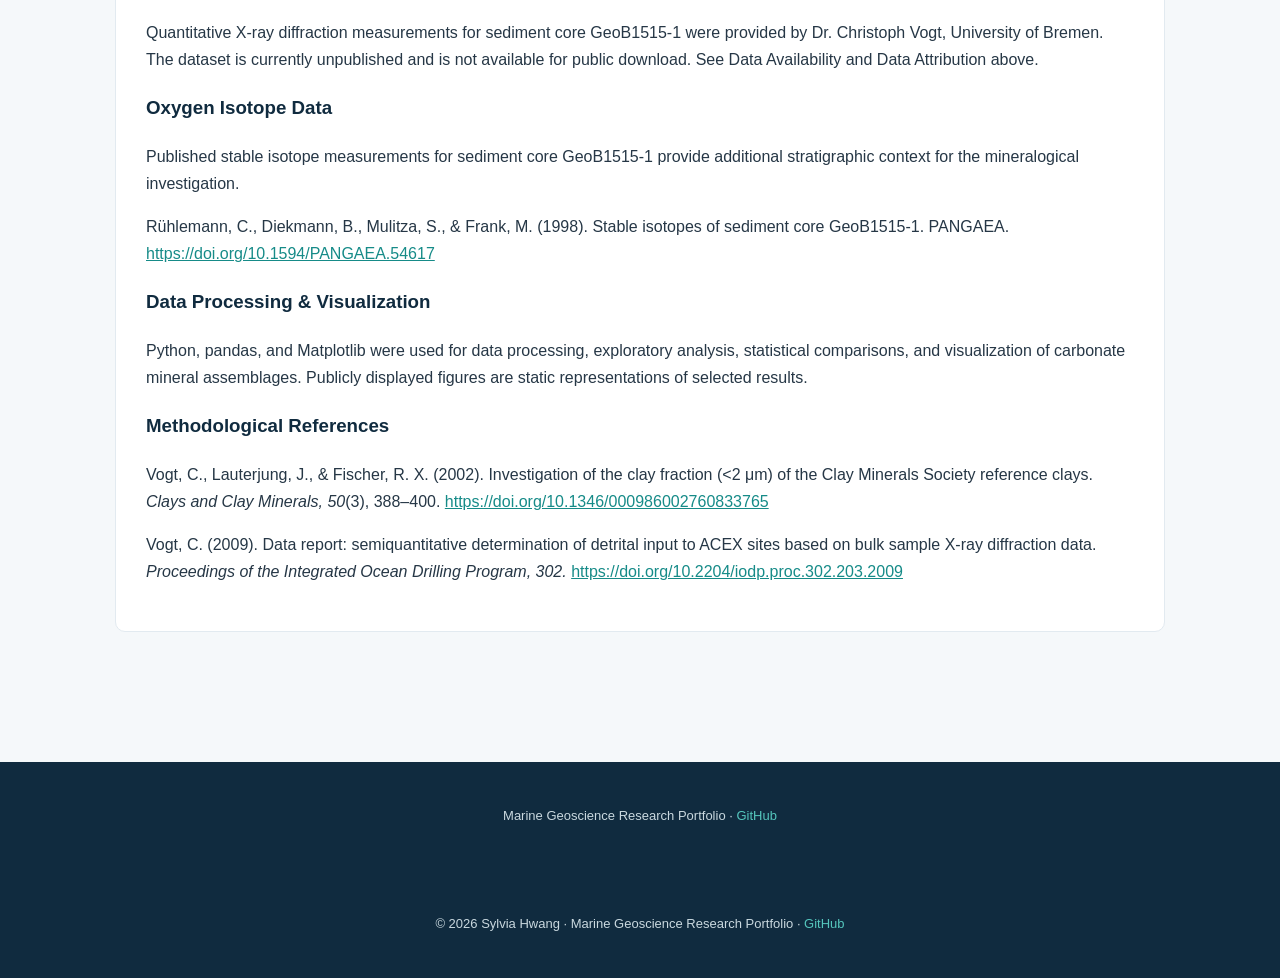
==== commit 806331d2: "Style Changes" ====
--- a/projects/geob1515/index.html
+++ b/projects/geob1515/index.html
@@ -37,6 +37,9 @@
       GeoB1515-1, integrating X-ray diffraction, scientific computing, 
       and geospatial analysis to examine sediment composition and its 
       potential paleoceanographic significance.
+    </p>
+    <p class="project-author">
+      Sylvia Hwang · B.Sc. Marine Geosciences · Universität Bremen
     </p>
   </div>
 </div>
@@ -469,6 +472,15 @@
       </p>
     </div>
   </div>
+
+  <footer>
+    <p>
+      © 2026 Sylvia Hwang · Marine Geoscience Research Portfolio ·
+      <a href="https://github.com/sylvia-marinegeo">
+        GitHub
+      </a>
+    </p>
+  </footer>
   
   <script src="script.js"></script>
 
--- a/css/style.css
+++ b/css/style.css
@@ -0,0 +1,803 @@
+/* Marine Geoscience portfolio — shared stylesheet */
+:root{
+    --navy:#102b3f;
+    --navy-light:#173b50;
+    --teal:#168b88;
+    --teal-bright:#55c6bd;
+    --background:#f5f8fa;
+    --text:#263746;
+    --muted:#617381;
+    --border:#e2eaf0
+}
+
+*{
+    box-sizing:border-box
+}
+
+body{
+    margin:0;
+    font-family:-apple-system,BlinkMacSystemFont,"Segoe UI",sans-serif;
+    background:var(--background);
+    color:var(--text);
+    line-height:1.7
+}
+
+a{
+    color:var(--teal)
+}
+
+header{
+    background:var(--navy);
+    color:#fff;
+    padding:20px 8%
+}
+
+nav{
+    max-width:1100px;
+    margin:auto;
+    display:flex;
+    justify-content:space-between;
+    align-items:center;
+    gap:20px
+}
+
+nav a{
+    color:#dce8ee;
+    text-decoration:none;
+    font-size:14px
+}
+
+nav a:hover{
+    color:var(--teal-bright)
+}
+
+.logo{
+    font-weight:700;
+    letter-spacing:1px;
+    font-size:17px;
+    color:white;
+    text-decoration:none
+}
+
+.hero{
+    background:linear-gradient(135deg,#102b3f,#20566a);
+    color:white
+}
+.hero-inner{
+    max-width:1100px;
+    margin:auto
+}
+
+.project-author {
+    font-size: 0.85rem;
+    color: #64748b;
+    margin-top: 0.75rem;
+    letter-spacing: 0.02em;
+}
+
+.eyebrow{
+    color:var(--teal-bright);
+    text-transform:uppercase;
+    letter-spacing:2px;
+    font-size:12px;
+    font-weight:700
+}
+
+h1{
+    line-height:1.2;
+    margin:15px 0 20px
+}
+
+.hero p{
+    color:#d1e1e9
+}
+
+main{
+    max-width:1100px;
+    margin:auto
+}
+
+section{
+    margin-bottom:70px
+}
+
+h2{
+    font-size:28px;
+    color:var(--navy);
+    margin-bottom:15px
+}
+
+h3{
+    color:var(--navy)
+}
+
+footer{
+    background:var(--navy);
+    color:#c9d8df;padding:30px;
+    text-align:center;font-size:13px
+}
+
+footer a{
+    color:var(--teal-bright);
+    text-decoration:none}
+
+/* =====================================
+   Shared site navigation
+   ===================================== */
+
+.site-header {
+  background: var(--navy);
+  color: white;
+  padding: 20px 8%;
+}
+
+.site-nav {
+  max-width: 1100px;
+  margin: 0 auto;
+  display: flex;
+  align-items: center;
+  justify-content: space-between;
+  gap: 24px;
+}
+
+.site-nav .site-brand {
+  color: white;
+  font-size: 15px;
+  font-weight: 700;
+  letter-spacing: 1.5px;
+  text-decoration: none;
+}
+
+.site-nav .nav-links {
+  display: flex;
+  align-items: center;
+  gap: 25px;
+}
+
+.site-nav .nav-links a {
+  color: #dce8ee;
+  text-decoration: none;
+  font-size: 14px;
+}
+
+.site-nav .nav-links a:hover,
+.site-nav .site-brand:hover {
+  color: #55c6bd;
+}
+
+@media (max-width: 600px) {
+  .site-header {
+    padding: 18px 6%;
+  }
+
+  .site-nav {
+    flex-direction: column;
+    align-items: flex-start;
+    gap: 12px;
+  }
+
+  .site-nav .nav-links {
+    flex-wrap: wrap;
+    gap: 18px;
+  }
+}
+
+/* Homepage */
+.home-page header{
+    padding:24px 8%
+}
+
+.home-page nav a{
+    margin-left:24px
+}
+
+.home-page .hero{
+    padding:110px 8% 120px
+}
+
+.home-page h1{
+    font-size:clamp(36px,6vw,64px);
+    line-height:1.15;
+    margin:18px 0 24px;
+    max-width:800px
+}
+
+.home-page .hero p{
+    max-width:650px;
+    font-size:18px
+}
+
+.home-page .button{
+    display:inline-block;
+    margin-top:24px;
+    padding:12px 22px;
+    background:var(--teal-bright);
+    color:var(--navy);
+    border-radius:5px;
+    text-decoration:none;
+    font-weight:700
+}
+
+.home-page .button:hover{
+    background:#80ddd4
+}
+
+.home-page main{
+    padding:75px 8%
+}
+
+.home-page section{
+    margin-bottom:85px
+}
+
+.home-page h2{
+    font-size:30px;
+    margin-bottom:18px
+}
+
+.section-intro{
+    color:var(--muted);
+    max-width:750px
+}
+
+.project-card{
+    background:white;
+    border:1px solid var(--border);
+    border-radius:12px;
+    padding:35px;
+    margin-top:30px;
+    box-shadow:0 8px 24px rgba(16,43,63,.05)
+}
+
+.project-label{
+    font-size:12px;
+    text-transform:uppercase;
+    letter-spacing:1.5px;
+    color:var(--teal);
+    font-weight:700
+}
+
+.project-card h3{
+    font-size:25px;
+    margin:12px 0
+}
+
+.tags{
+    display:flex;
+    flex-wrap:wrap;
+    gap:10px;
+    margin-top:22px
+}
+
+.tag{
+    background:#eaf4f5;
+    color:#256a70;
+    padding:5px 12px;
+    border-radius:20px;
+    font-size:12px;
+    font-weight:600
+}
+
+.project-link{
+    display:inline-block;
+    margin-top:25px;
+    margin-right:28px;
+    color:#087f83;
+    font-weight:700;
+    text-decoration:none
+}
+
+.project-link:hover{
+    text-decoration:underline
+}
+
+.skills{
+    display:grid;
+    grid-template-columns:repeat(3,1fr);
+    gap:20px;
+    margin-top:30px
+}
+
+.skill-card{
+    background:white;
+    padding:25px;
+    border:1px solid var(--border);
+    border-radius:10px
+}
+
+.skill-card h3{
+    margin-top:0;
+    font-size:18px
+}
+
+.home-page footer{
+    padding:35px 8%
+}
+
+/* Sediment core project */
+.sediment-page .hero{
+    padding:75px 8%
+}
+
+.sediment-page h1{
+    font-size:clamp(32px,5vw,52px)
+}
+
+.sediment-page .hero p{
+    max-width:760px;
+    font-size:17px
+}
+
+.sediment-page main{
+    padding:60px 25px
+}
+
+.metadata{
+    display:grid;
+    grid-template-columns:repeat(4,1fr);
+    gap:15px;margin-top:30px
+}
+
+.metadata div{
+    background:white;
+    padding:20px;
+    border:1px solid var(--border);
+    border-radius:8px
+
+}
+
+.metadata strong{
+    display:block;
+    font-size:20px;
+    color:var(--navy)
+}
+.metadata span{
+    font-size:12px;
+    color:var(--muted)
+}
+
+.chart-card{
+    background:white;
+    border:1px solid var(--border);
+    border-radius:12px;
+    padding:25px;
+    margin-top:25px
+}
+
+select{padding:10px 15px;
+    border:1px solid #ccd8df;
+    border-radius:5px;
+    font-size:15px;
+    background:white
+}
+
+.note{
+    font-size:13px;
+    color:var(--muted)
+}
+
+.methods{
+    background:white;
+    padding:30px;
+    border-radius:10px;
+    border:1px solid var(--border)
+}
+
+.observation-grid{
+    display:grid;
+    grid-template-columns:repeat(3,1fr);
+    gap:20px;
+    margin-top:30px
+}
+
+.observation-card{
+    background:white;
+    border:1px solid var(--border);
+    border-radius:10px;
+    padding:25px
+}
+
+.observation-number{
+    font-size:13px;
+    font-weight:700;
+    color:var(--teal);
+    letter-spacing:1px
+}
+
+.observation-card h3{
+    font-size:19px;
+    line-height:1.4;
+    margin:12px 0
+}
+
+.observation-card p{
+    font-size:14px
+}
+
+.result-figure{
+    width:100%;
+    max-width:600px;
+    margin:35px auto
+}
+
+.figure-link{
+    display:block;
+    width:100%;
+    padding:0;
+    border:none;
+    background:transparent;
+    cursor:pointer
+}
+
+.result-figure img{
+    display:block;
+    width:100%;
+    height:auto;
+    border-radius:8px
+}
+
+.result-figure figcaption{
+    margin-top:14px;
+    font-size:13px;
+    line-height:1.6;
+    color:var(--muted)
+}
+
+.modal[hidden]{
+    display:none
+}
+
+.modal{
+    position:fixed;
+    inset:0;
+    z-index:1000;
+    display:flex;
+    align-items:center;
+    justify-content:center;
+    padding:24px;
+    background:rgba(8,20,32,.78)
+}
+
+.modal-content{
+    position:relative;
+    width:100%;
+    max-width:480px;
+    padding:36px;
+    background:white;
+    color:var(--text);
+    border-radius:12px;
+    box-shadow:0 20px 60px rgba(0,0,0,.3)
+}
+
+.modal-content h2{
+    margin-top:0;
+    font-size:24px
+}
+
+.modal-close{
+    position:absolute;
+    top:12px;
+    right:16px;
+    padding:4px 10px;
+    border:none;
+    background:transparent;
+    color:var(--muted);
+    font-size:28px;
+    cursor:pointer
+}
+
+.modal-note{
+    font-size:13px;
+    color:var(--muted)
+}
+
+/* Argo article pages */
+.argo-page header{
+    padding:24px 8%
+}
+
+.argo-page nav a{
+    margin-left:24px
+}
+
+.argo-page .hero{
+    padding:90px 8% 100px
+}
+
+.argo-page .hero-inner{
+    max-width:1000px
+}
+
+.argo-page h1{
+    font-size:clamp(36px,5vw,56px);
+    margin:18px 0 24px;
+    max-width:850px
+}
+
+.argo-page .hero p{
+    max-width:750px;
+    font-size:18px
+}
+
+.argo-page main{
+    max-width:1000px;
+    padding:75px 8%;
+    line-height:1.8
+}
+
+.argo-page section{
+    margin-bottom:85px
+}
+.argo-page h2{
+    font-size:29px;
+    margin-bottom:22px
+}
+
+.argo-page h3{
+    font-size:21px;
+    margin-top:35px
+}
+.argo-page p{
+    margin-bottom:20px
+}
+
+.section-number{
+    color:var(--teal);
+    font-size:12px;
+    font-weight:700;
+    letter-spacing:1.5px;
+    text-transform:uppercase
+}
+
+.summary{
+    background:white;
+    padding:32px;
+    border:1px solid var(--border);
+    border-radius:10px
+}
+
+.figure-placeholder{
+    background:#e8eff3;
+    border:1px dashed #aebfc9;
+    border-radius:8px;
+    padding:65px 25px;
+    text-align:center;
+    color:var(--muted);
+    margin:35px 0 12px
+}
+
+.figure-caption{
+    font-size:13px;
+    color:var(--muted);
+    margin-bottom:30px
+}
+
+.page-navigation{
+    display:flex;
+    justify-content:space-between;
+    gap:20px;
+    border-top:1px solid #dce5eb;
+    padding-top:30px
+}
+
+.page-navigation a{
+    color:#087f83;
+    font-weight:700;
+    text-decoration:none
+}
+
+.page-navigation a:hover{
+    text-decoration:underline
+}
+
+.argo-page footer{
+    padding:35px 8%
+}
+
+@media(max-width:800px){
+    .observation-grid{grid-template-columns:1fr}
+}
+
+@media(max-width:700px){
+    nav{flex-wrap:wrap}
+    .home-page nav,
+    .argo-page nav{
+        flex-direction:column;
+        align-items:flex-start
+    }
+    .home-page nav a,
+    .argo-page nav a{
+        margin-left:0;margin-right:15px
+    }
+    .home-page .hero{
+        padding:75px 8%
+    }
+    .skills{
+        grid-template-columns:1fr
+    }
+    .project-card{
+        padding:24px
+    }
+    .metadata{
+        grid-template-columns:repeat(2,1fr)
+    }
+    .sediment-page 
+    .hero{
+        padding:55px 8%
+    }
+    .argo-page 
+    .hero{
+        padding:65px 8%
+    }
+    .summary{
+        padding:22px
+    }
+    .page-navigation{
+        flex-wrap:wrap
+    }
+}
+/* =====================================
+   Argo Investigation Narrative
+   ===================================== */
+
+.argo-page .hero-subtitle {
+  font-size: 23px;
+  font-weight: 500;
+  color: #ffffff;
+  margin-bottom: 20px;
+}
+
+.argo-page .section-label {
+  color: #168b88;
+  text-transform: uppercase;
+  letter-spacing: 2px;
+  font-size: 12px;
+  font-weight: 700;
+  margin-bottom: 12px;
+}
+
+.argo-page .investigation-question {
+  border-left: 4px solid #168b88;
+  padding: 18px 25px;
+  margin: 35px 0;
+  background: #eaf3f4;
+  color: #102b3f;
+  font-size: 19px;
+  font-weight: 600;
+  line-height: 1.6;
+}
+
+/* Investigation timeline */
+
+.argo-page .investigation-timeline {
+  display: grid;
+  grid-template-columns: repeat(4, 1fr);
+  gap: 15px;
+  margin-top: 35px;
+}
+
+.argo-page .timeline-step {
+  display: flex;
+  flex-direction: column;
+  background: white;
+  border: 1px solid #e2eaf0;
+  border-radius: 10px;
+  padding: 22px;
+  text-decoration: none;
+  transition: transform 0.2s, border-color 0.2s;
+}
+
+.argo-page .timeline-step:hover {
+  transform: translateY(-3px);
+  border-color: #168b88;
+}
+
+.argo-page .timeline-number {
+  color: #168b88;
+  font-size: 13px;
+  font-weight: 700;
+  margin-bottom: 12px;
+}
+
+.argo-page .timeline-title {
+  color: #102b3f;
+  font-size: 16px;
+  font-weight: 700;
+  margin-bottom: 8px;
+}
+
+.argo-page .timeline-description {
+  color: #617381;
+  font-size: 13px;
+  line-height: 1.5;
+}
+
+@media (max-width: 900px) {
+  .argo-page .investigation-timeline {
+    grid-template-columns: repeat(2, 1fr);
+  }
+}
+
+@media (max-width: 550px) {
+  .argo-page .investigation-timeline {
+    grid-template-columns: 1fr;
+  }
+
+  .argo-page .hero-subtitle {
+    font-size: 19px;
+  }
+}
+/* =====================================
+   Argo investigation stages
+   ===================================== */
+
+.argo-page .investigation-stage {
+  padding-top: 20px;
+  scroll-margin-top: 30px;
+}
+
+.argo-page .evidence-card {
+  background: #ffffff;
+  border: 1px solid #e2eaf0;
+  border-radius: 12px;
+  padding: 30px;
+  margin: 35px 0;
+}
+
+.argo-page .evidence-label {
+  color: #168b88;
+  text-transform: uppercase;
+  letter-spacing: 1.5px;
+  font-size: 12px;
+  font-weight: 700;
+  margin-bottom: 25px;
+}
+
+.argo-page .evidence-grid {
+  display: grid;
+  grid-template-columns: repeat(3, 1fr);
+  gap: 20px;
+}
+
+.argo-page .evidence-grid strong {
+  display: block;
+  color: #102b3f;
+  font-size: 25px;
+}
+
+.argo-page .evidence-grid span {
+  display: block;
+  color: #617381;
+  font-size: 13px;
+}
+
+.argo-page .research-figure {
+  margin: 40px 0;
+}
+
+.argo-page .research-figure img {
+  display: block;
+  width: 100%;
+  height: auto;
+  border-radius: 8px;
+}
+
+.argo-page .research-figure figcaption {
+  color: #617381;
+  font-size: 13px;
+  line-height: 1.6;
+  margin-top: 15px;
+}
+
+.argo-page .stage-transition {
+  margin-top: 40px;
+  padding-top: 20px;
+  border-top: 1px solid #e2eaf0;
+  font-weight: 600;
+}
+
+@media (max-width: 700px) {
+  .argo-page .evidence-grid {
+    grid-template-columns: 1fr;
+  }
+}
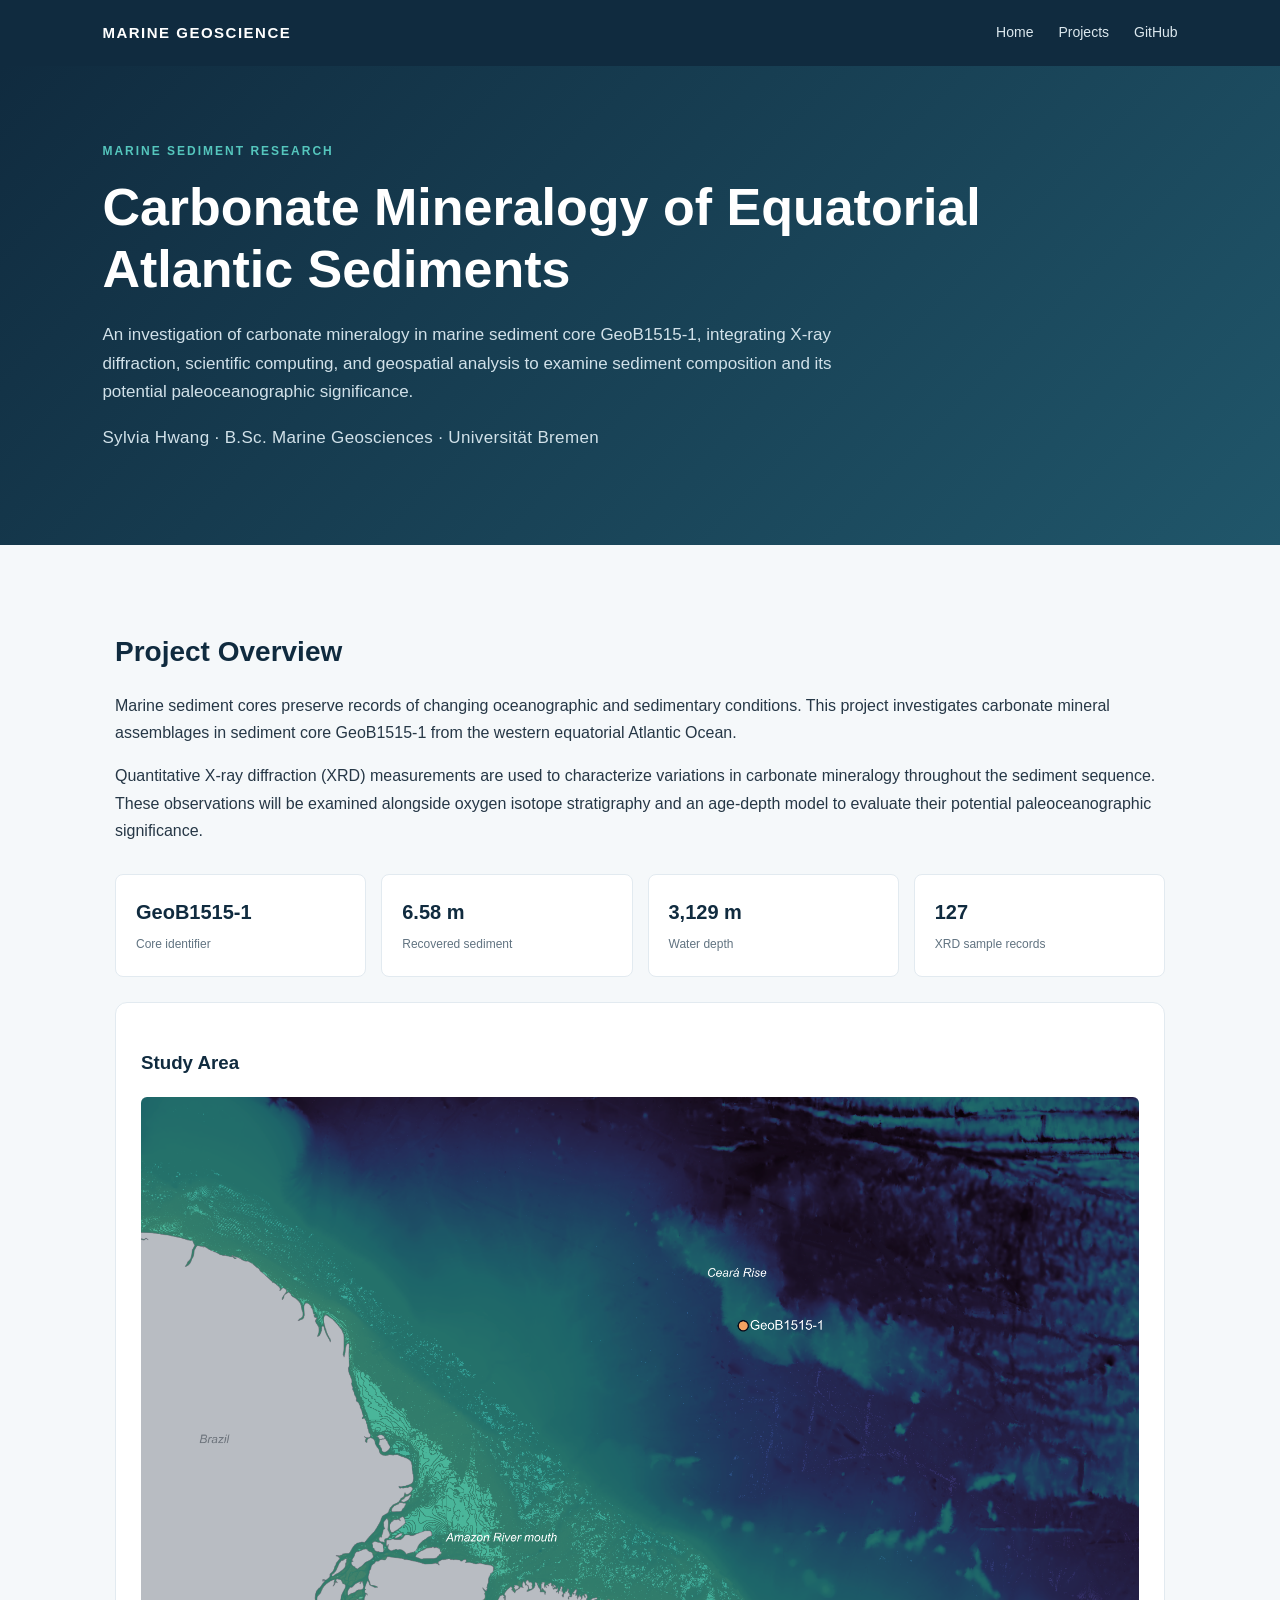
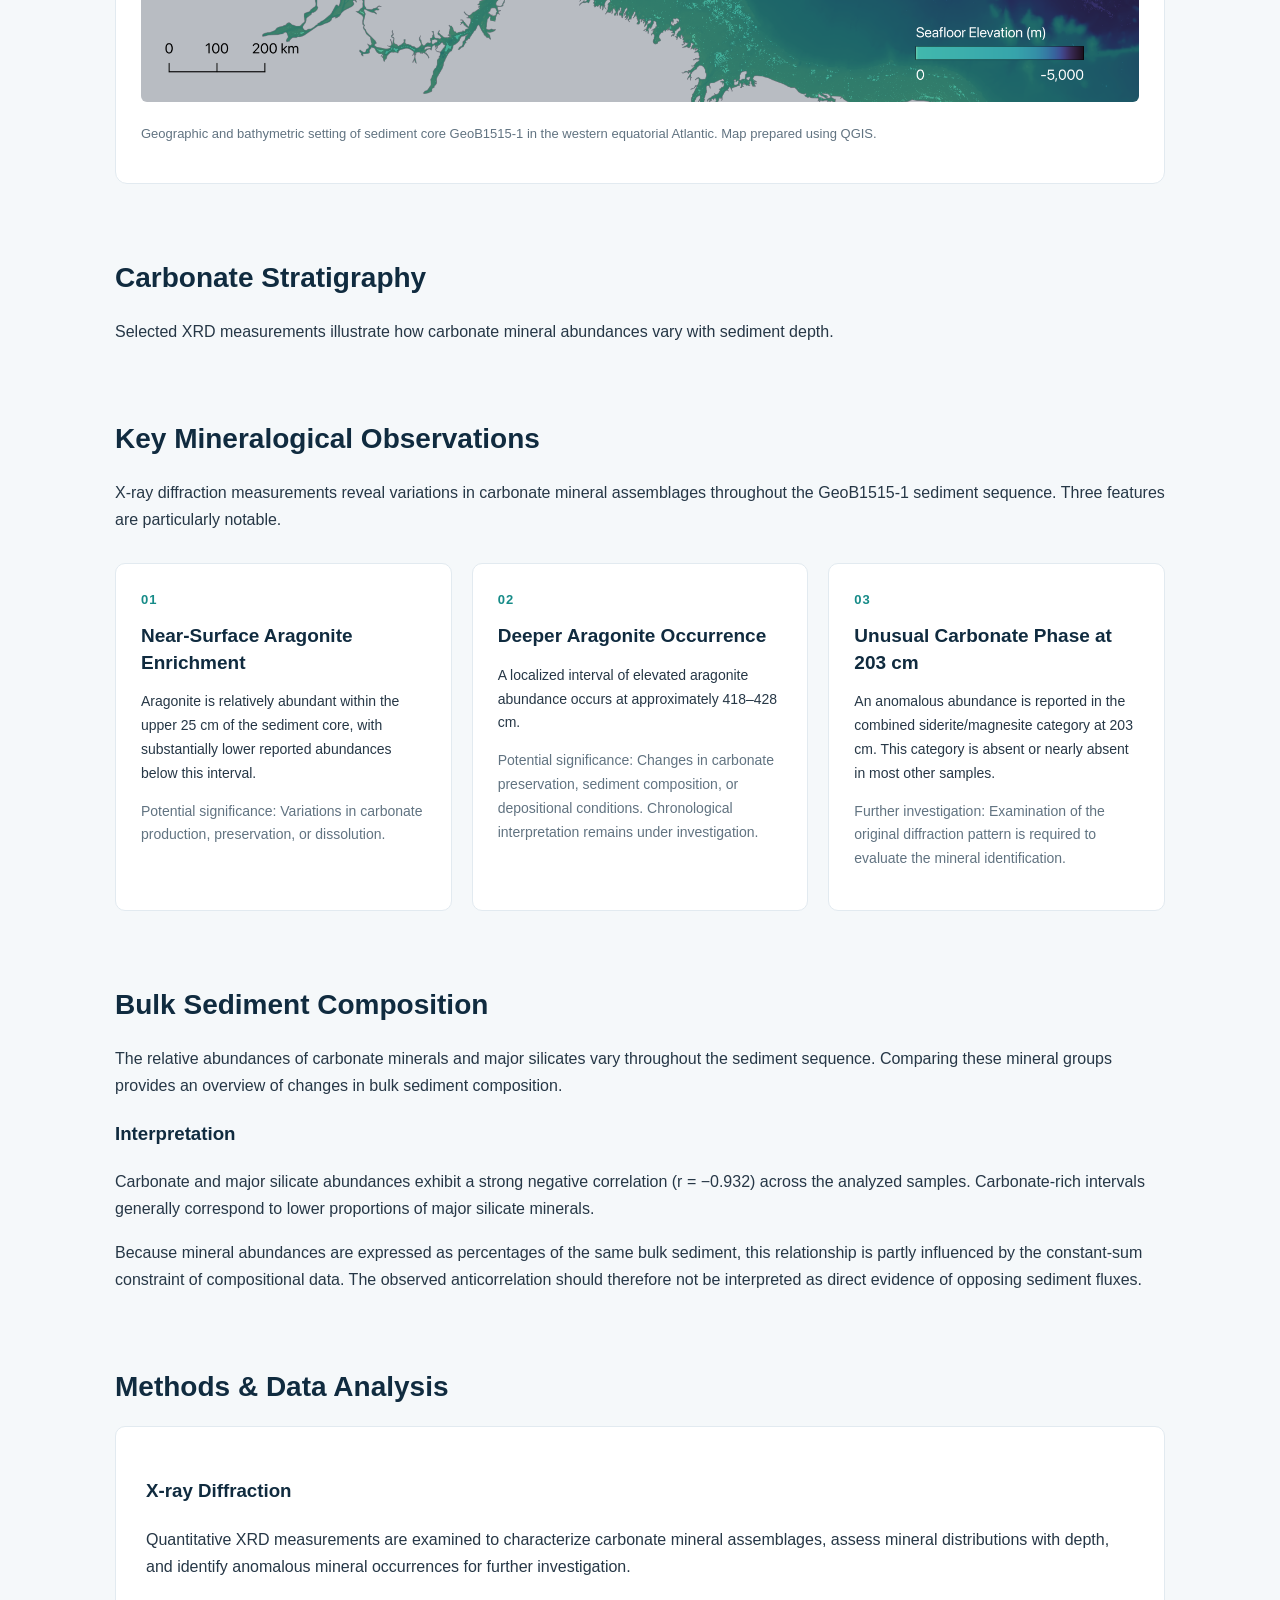
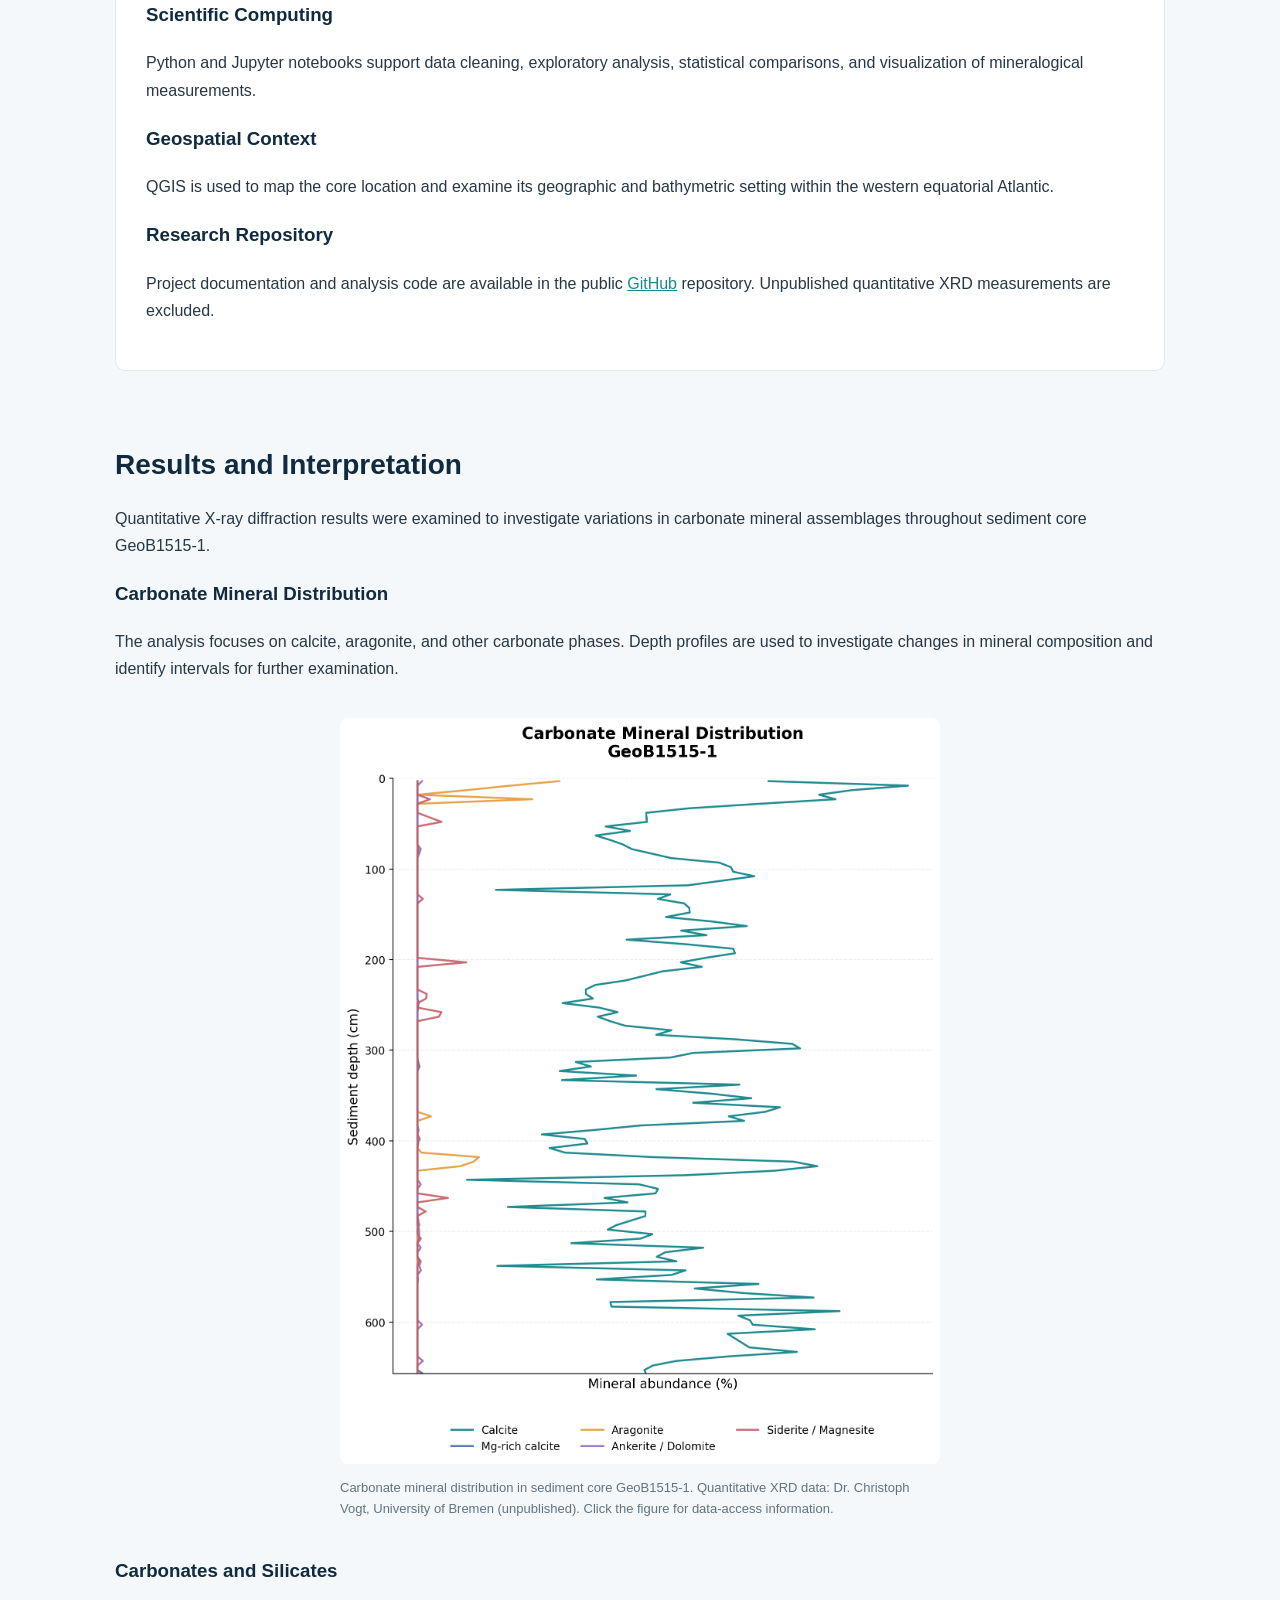
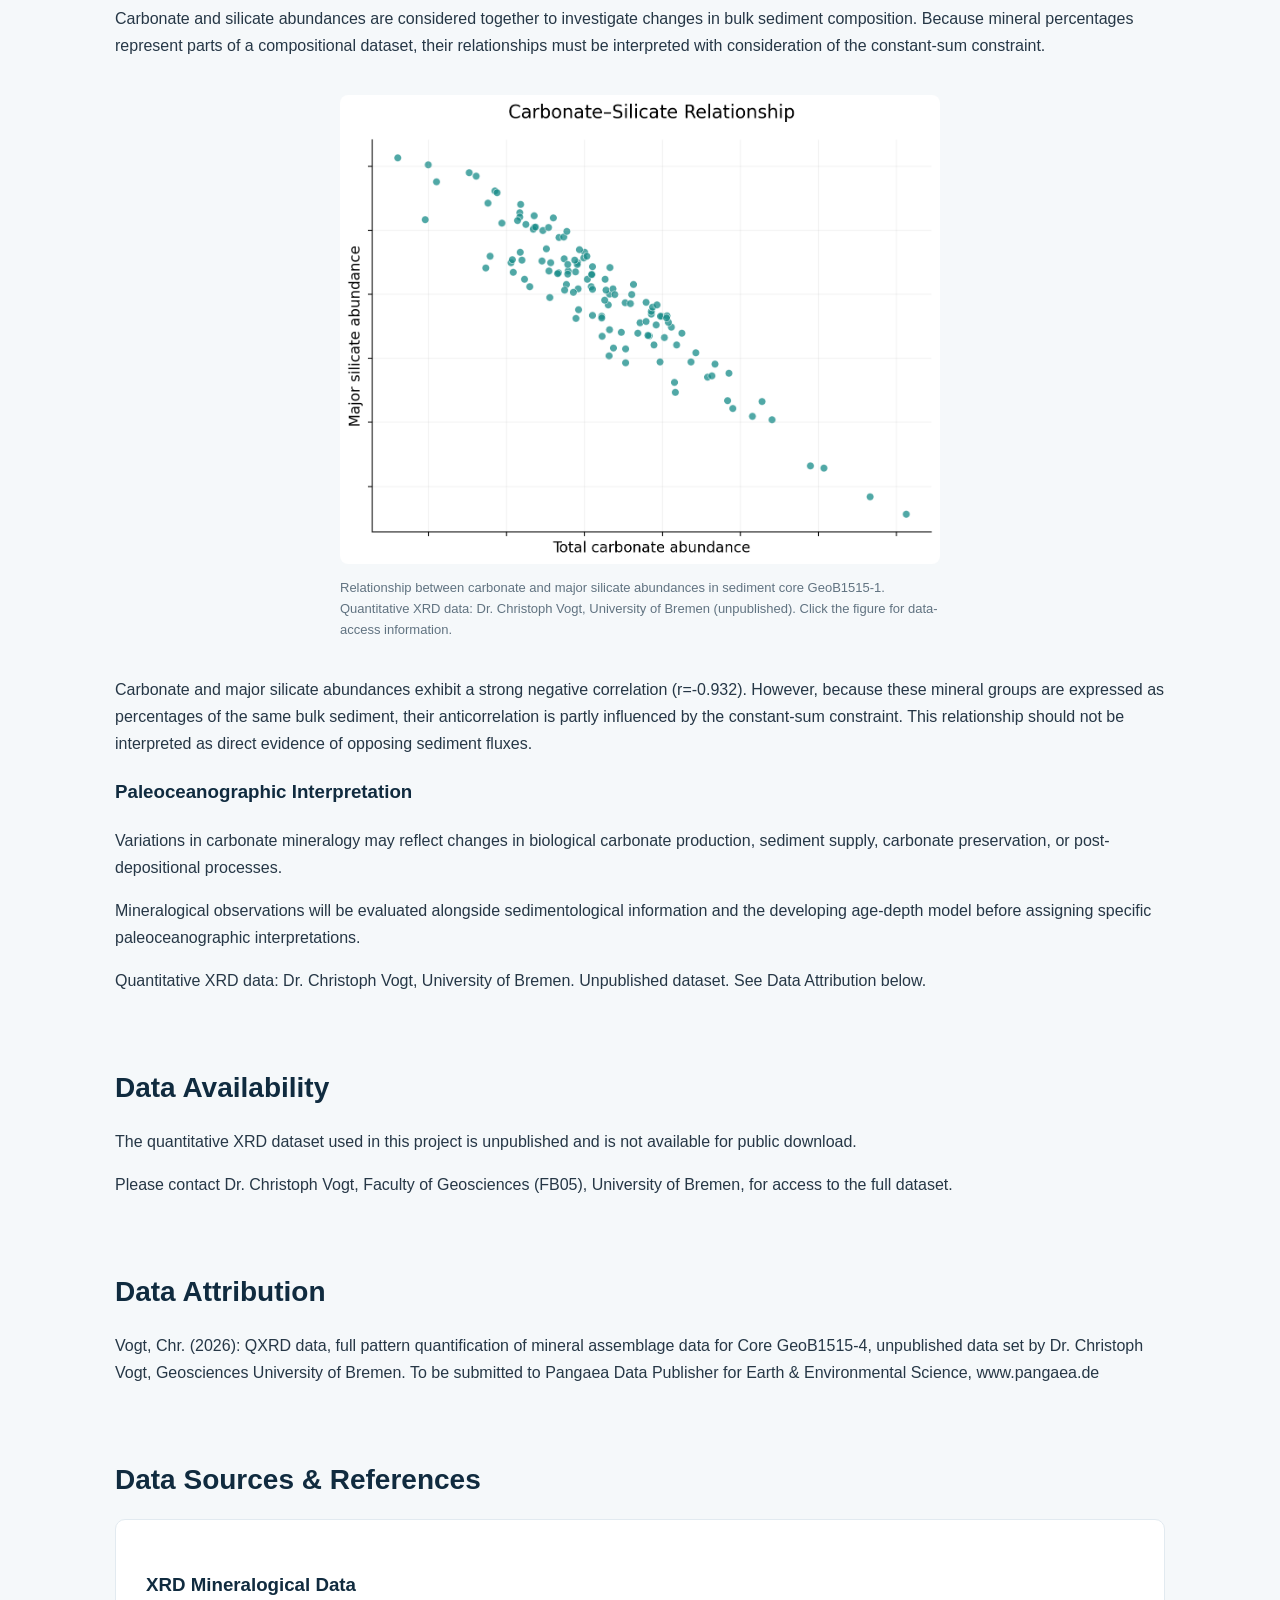
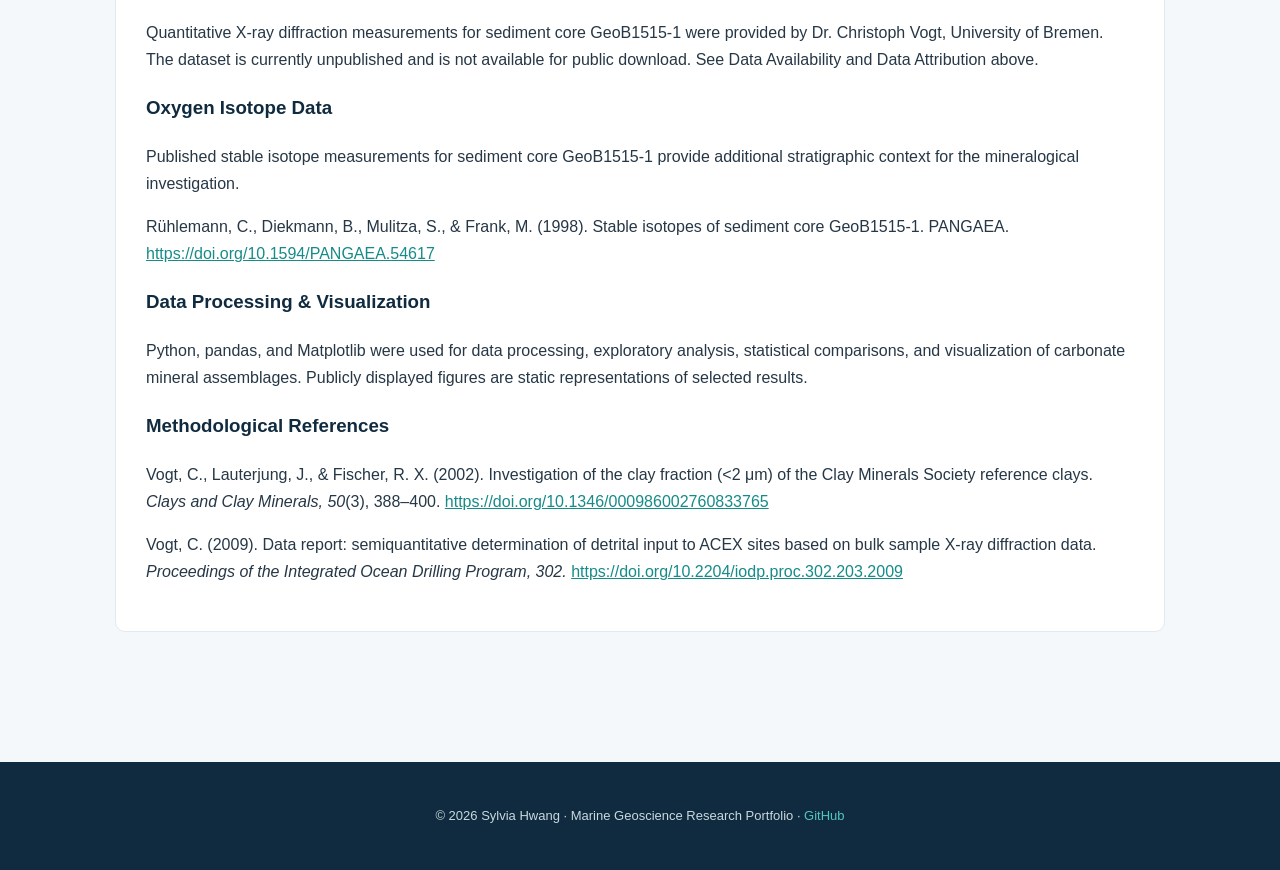
==== commit 29f5ea62: "Remove duplicate footer" ====
--- a/projects/geob1515/index.html
+++ b/projects/geob1515/index.html
@@ -433,7 +433,7 @@
 
   <footer>
     <p>
-      Marine Geoscience Research Portfolio ·
+      © 2026 Sylvia Hwang · Marine Geoscience Research Portfolio ·
       <a href="https://github.com/sylvia-marinegeo">
         GitHub
       </a>
@@ -472,15 +472,6 @@
       </p>
     </div>
   </div>
-
-  <footer>
-    <p>
-      © 2026 Sylvia Hwang · Marine Geoscience Research Portfolio ·
-      <a href="https://github.com/sylvia-marinegeo">
-        GitHub
-      </a>
-    </p>
-  </footer>
   
   <script src="script.js"></script>
 
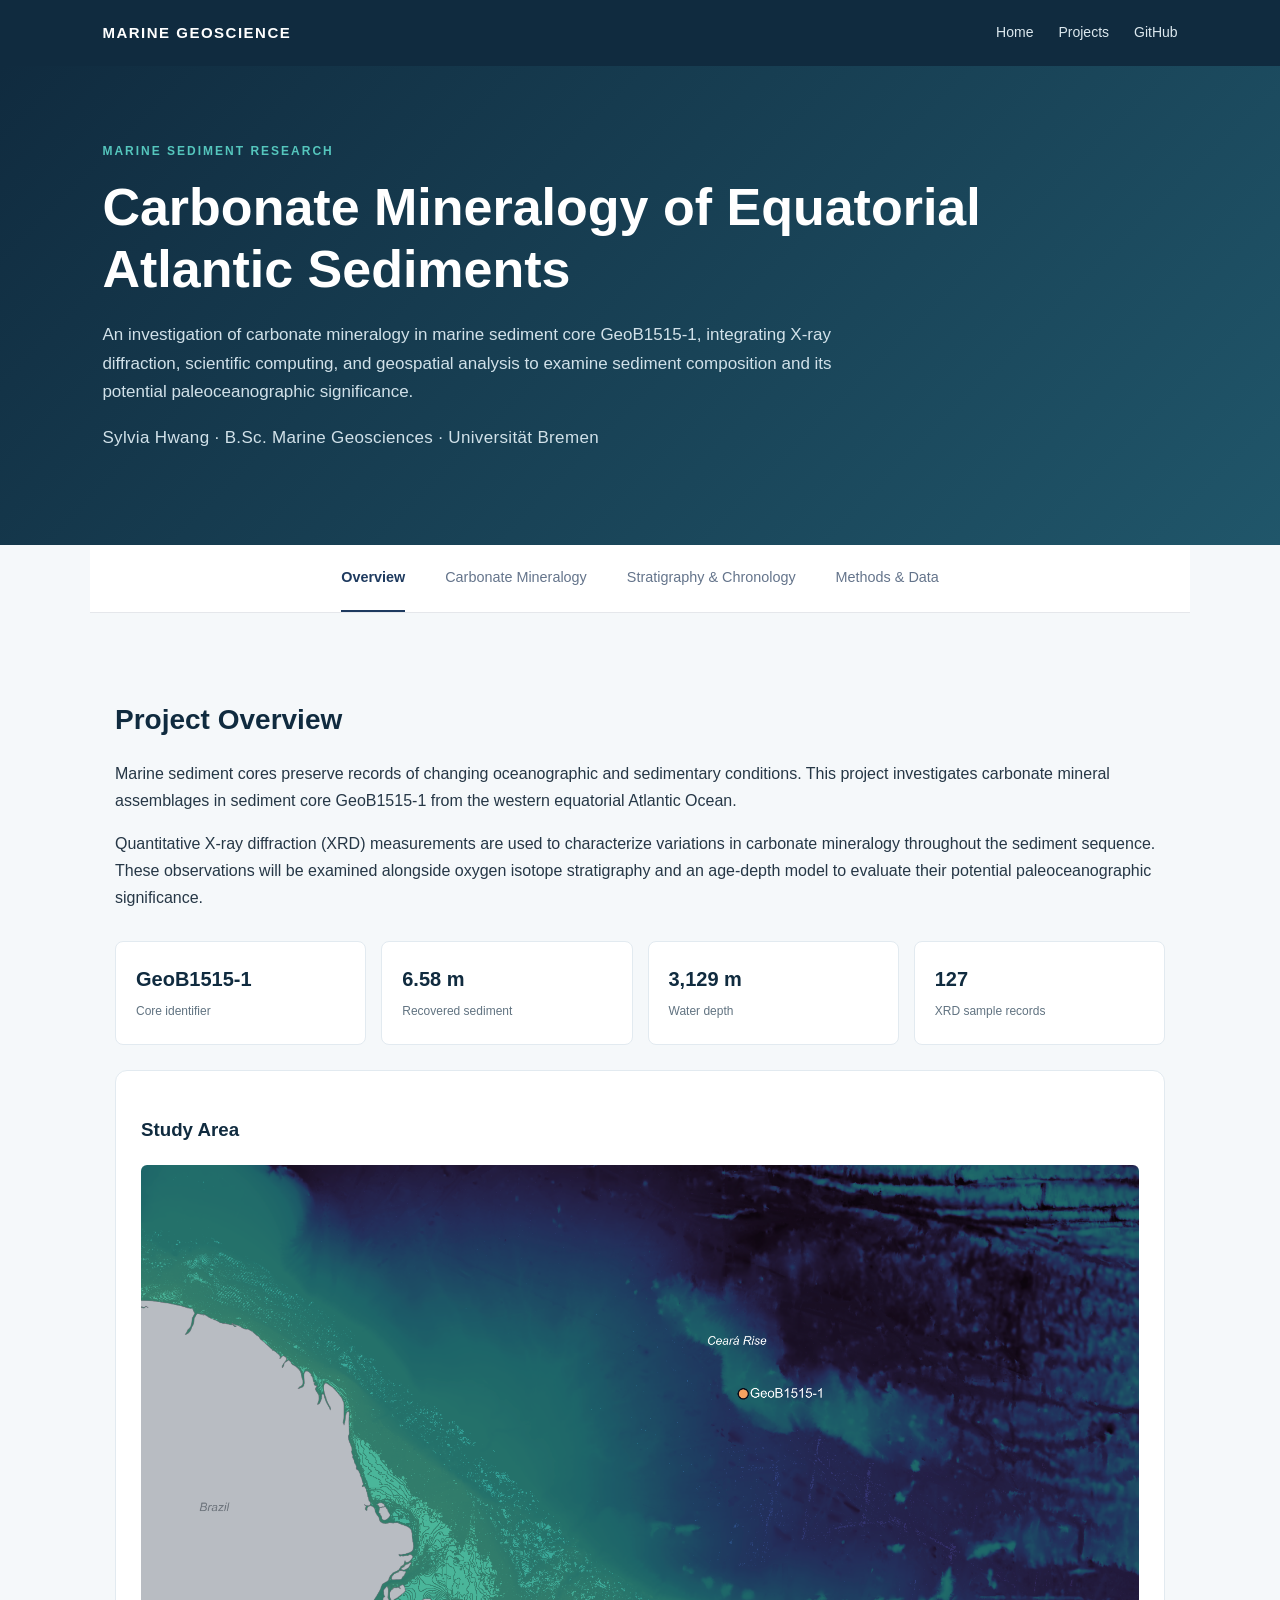
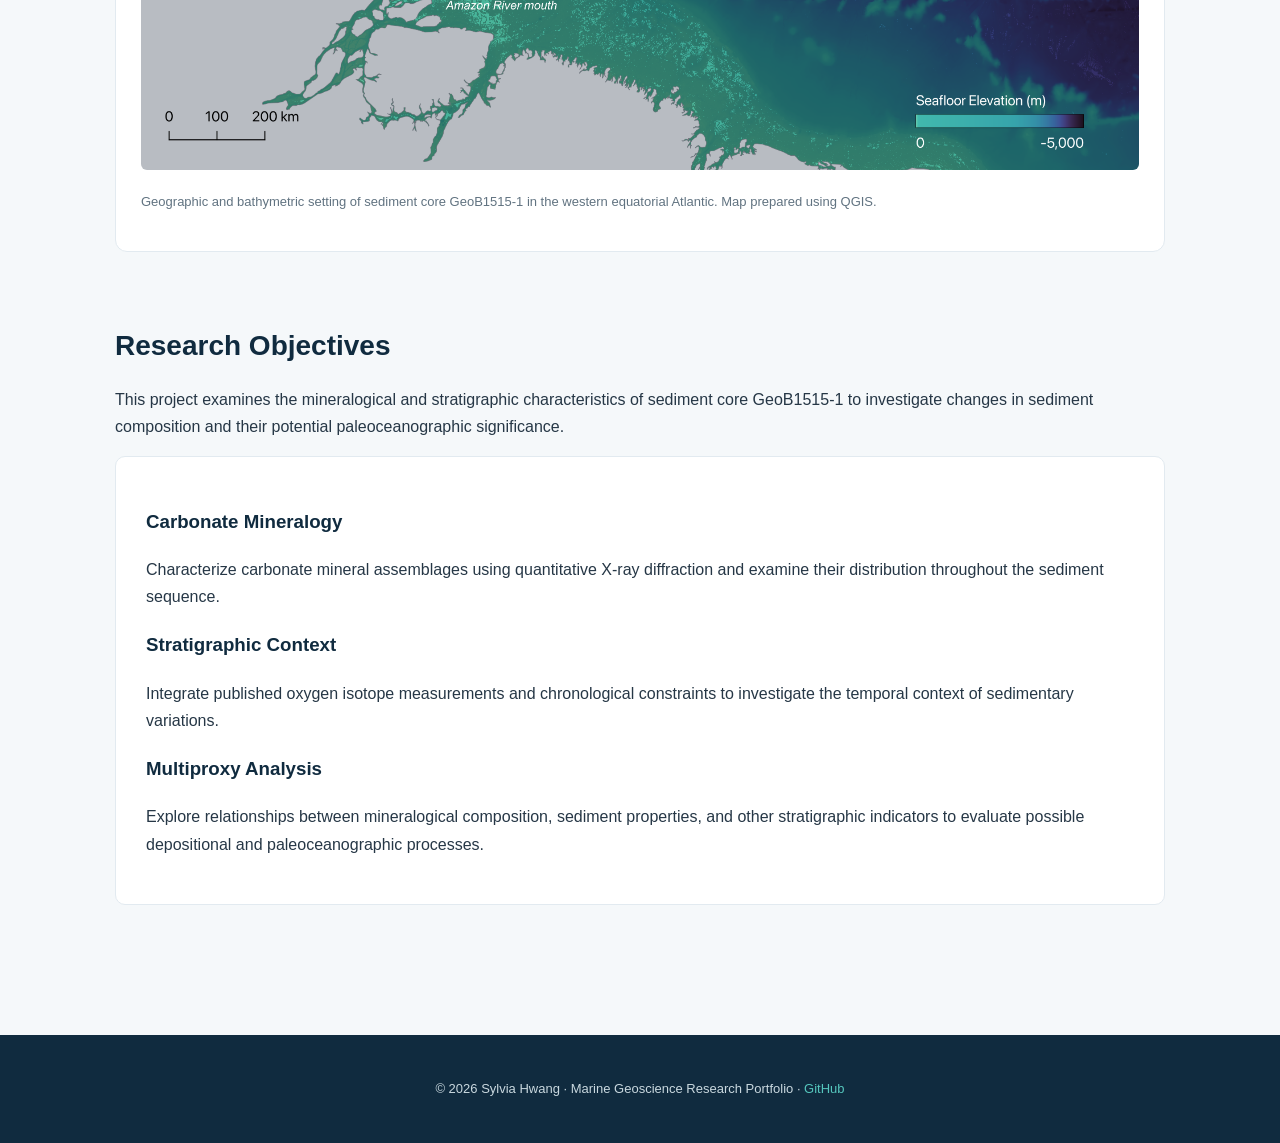
==== commit b7d6dd5b: "Update structure for sediment core project" ====
--- a/projects/geob1515/index.html
+++ b/projects/geob1515/index.html
@@ -12,429 +12,125 @@
 
 <body class="sediment-page">
 
-<header class="site-header">
-  <nav class="site-nav">
-    <a class="site-brand" href="../../index.html">
-      MARINE GEOSCIENCE
-    </a>
+  <header class="site-header">
+    <nav class="site-nav">
+      <a class="site-brand" href="../../index.html">
+        MARINE GEOSCIENCE
+      </a>
 
-    <div class="nav-links">
-      <a href="../../index.html">Home</a>
-      <a href="../../index.html#projects">Projects</a>
-      <a href="https://github.com/sylvia-marinegeo"
-         target="_blank"
-         rel="noopener noreferrer">GitHub</a>
+      <div class="nav-links">
+        <a href="../../index.html">Home</a>
+        <a href="../../index.html#projects">Projects</a>
+        <a href="https://github.com/sylvia-marinegeo"
+          target="_blank"
+          rel="noopener noreferrer">GitHub</a>
+      </div>
+    </nav>
+  </header>
+
+  <div class="hero">
+    <div class="hero-inner">
+      <div class="eyebrow">Marine Sediment Research</div>
+      <h1>Carbonate Mineralogy of Equatorial Atlantic Sediments</h1>
+      <p>
+        An investigation of carbonate mineralogy in marine sediment core 
+        GeoB1515-1, integrating X-ray diffraction, scientific computing, 
+        and geospatial analysis to examine sediment composition and its 
+        potential paleoceanographic significance.
+      </p>
+      <p class="project-author">
+        Sylvia Hwang · B.Sc. Marine Geosciences · Universität Bremen
+      </p>
     </div>
-  </nav>
-</header>
-
-<div class="hero">
-  <div class="hero-inner">
-    <div class="eyebrow">Marine Sediment Research</div>
-    <h1>Carbonate Mineralogy of Equatorial Atlantic Sediments</h1>
-    <p>
-      An investigation of carbonate mineralogy in marine sediment core 
-      GeoB1515-1, integrating X-ray diffraction, scientific computing, 
-      and geospatial analysis to examine sediment composition and its 
-      potential paleoceanographic significance.
-    </p>
-    <p class="project-author">
-      Sylvia Hwang · B.Sc. Marine Geosciences · Universität Bremen
-    </p>
-  </div>
-</div>
-
-<main>
-<section>
-  <h2>Project Overview</h2>
-  <p>
-    Marine sediment cores preserve records of changing oceanographic and 
-    sedimentary conditions. This project investigates carbonate mineral 
-    assemblages in sediment core GeoB1515-1 from the western equatorial 
-    Atlantic Ocean.
-  </p>
-  <p>
-    Quantitative X-ray diffraction (XRD) measurements are used to 
-    characterize variations in carbonate mineralogy throughout the 
-    sediment sequence. These observations will be examined alongside oxygen 
-    isotope stratigraphy and an age-depth model to evaluate their potential 
-    paleoceanographic significance.
-  </p>
-
-  <div class="metadata">
-    <div><strong>GeoB1515-1</strong><span>Core identifier</span></div>
-    <div><strong>6.58 m</strong><span>Recovered sediment</span></div>
-    <div><strong>3,129 m</strong><span>Water depth</span></div>
-    <div><strong>127</strong><span>XRD sample records</span></div>
-  </div>
-  
-  <div class="chart-card">
-    <h3>Study Area</h3>
-  
-    <img
-      src="images/geob1515_location.png"
-      alt="Bathymetric map of the western equatorial Atlantic showing the location of sediment core GeoB1515-1."
-      style="width:100%; height:auto; border-radius:6px;"
-    >
-  
-    <p class="note">
-      Geographic and bathymetric setting of sediment core
-      GeoB1515-1 in the western equatorial Atlantic.
-      Map prepared using QGIS.
-    </p>
   </div>
 
-</section>
+  <div id="project-nav-container"></div>
 
-<section>
-  <h2>Carbonate Stratigraphy</h2>
-  <p>
-    Selected XRD measurements illustrate how carbonate mineral
-    abundances vary with sediment depth.
-  </p>
-</section>
+  <main>
+    <section>
+      <h2>Project Overview</h2>
+      <p>
+        Marine sediment cores preserve records of changing oceanographic and 
+        sedimentary conditions. This project investigates carbonate mineral 
+        assemblages in sediment core GeoB1515-1 from the western equatorial 
+        Atlantic Ocean.
+      </p>
+      <p>
+        Quantitative X-ray diffraction (XRD) measurements are used to 
+        characterize variations in carbonate mineralogy throughout the 
+        sediment sequence. These observations will be examined alongside oxygen 
+        isotope stratigraphy and an age-depth model to evaluate their potential 
+        paleoceanographic significance.
+      </p>
 
+      <div class="metadata">
+        <div><strong>GeoB1515-1</strong><span>Core identifier</span></div>
+        <div><strong>6.58 m</strong><span>Recovered sediment</span></div>
+        <div><strong>3,129 m</strong><span>Water depth</span></div>
+        <div><strong>127</strong><span>XRD sample records</span></div>
+      </div>
+      
+      <div class="chart-card">
+        <h3>Study Area</h3>
+      
+        <img
+          src="images/geob1515_location.png"
+          alt="Bathymetric map of the western equatorial Atlantic showing the location of sediment core GeoB1515-1."
+          style="width:100%; height:auto; border-radius:6px;"
+        >
+      
+        <p class="note">
+          Geographic and bathymetric setting of sediment core
+          GeoB1515-1 in the western equatorial Atlantic.
+          Map prepared using QGIS.
+        </p>
+      </div>
 
-<section id="observations">
-  <h2>Key Mineralogical Observations</h2>
+    </section>
 
-  <p>
-    X-ray diffraction measurements reveal variations in carbonate
-    mineral assemblages throughout the GeoB1515-1 sediment sequence.
-    Three features are particularly notable.
-  </p>
-
-  <div class="observation-grid">
-
-    <div class="observation-card">
-      <div class="observation-number">01</div>
-      <h3>Near-Surface Aragonite Enrichment</h3>
+    <section id="research-objectives">
+      <h2>Research Objectives</h2>
 
       <p>
-        Aragonite is relatively abundant within the upper 25 cm of the 
-        sediment core, with substantially lower reported abundances below 
-        this interval.
+        This project examines the mineralogical and stratigraphic
+        characteristics of sediment core GeoB1515-1 to investigate
+        changes in sediment composition and their potential
+        paleoceanographic significance.
       </p>
 
-      <p class="note">
-        Potential significance: Variations in carbonate production, 
-        preservation, or dissolution.
-      </p>
-    </div>
+      <div class="methods">
 
-    <div class="observation-card">
-      <div class="observation-number">02</div>
-      <h3>Deeper Aragonite Occurrence</h3>
+        <h3>Carbonate Mineralogy</h3>
+        <p>
+          Characterize carbonate mineral assemblages using
+          quantitative X-ray diffraction and examine their
+          distribution throughout the sediment sequence.
+        </p>
 
-      <p>
-        A localized interval of elevated aragonite abundance occurs at 
-        approximately 418–428 cm.
-      </p>
+        <h3>Stratigraphic Context</h3>
+        <p>
+          Integrate published oxygen isotope measurements and
+          chronological constraints to investigate the temporal
+          context of sedimentary variations.
+        </p>
 
-      <p class="note">
-        Potential significance: Changes in carbonate preservation, sediment 
-        composition, or depositional conditions. Chronological interpretation 
-        remains under investigation.
-      </p>
-    </div>
+        <h3>Multiproxy Analysis</h3>
+        <p>
+          Explore relationships between mineralogical composition,
+          sediment properties, and other stratigraphic indicators
+          to evaluate possible depositional and paleoceanographic
+          processes.
+        </p>
 
-    <div class="observation-card">
-      <div class="observation-number">03</div>
-      <h3>Unusual Carbonate Phase at 203 cm</h3>
-
-      <p>
-        An anomalous abundance is reported in the combined siderite/magnesite category 
-        at 203 cm. This category is absent or nearly absent in most other samples.
-      </p>
-
-      <p class="note">
-        Further investigation: Examination of the original diffraction pattern is 
-        required to evaluate the mineral identification.
-      </p>
-    </div>
-
-  </div>
-</section>
-
-<section id="bulk-composition">
-  <h2>Bulk Sediment Composition</h2>
-
-  <p>
-    The relative abundances of carbonate minerals and major
-    silicates vary throughout the sediment sequence.
-    Comparing these mineral groups provides an overview
-    of changes in bulk sediment composition.
-  </p>
-
-  <h3>Interpretation</h3>
-  
-  <p>
-    Carbonate and major silicate abundances exhibit a strong
-    negative correlation (r = −0.932) across the analyzed samples.
-    Carbonate-rich intervals generally correspond to lower
-    proportions of major silicate minerals.
-  </p>
-  
-  <p>
-    Because mineral abundances are expressed as percentages
-    of the same bulk sediment, this relationship is partly
-    influenced by the constant-sum constraint of
-    compositional data. The observed anticorrelation
-    should therefore not be interpreted as direct evidence
-    of opposing sediment fluxes.
-  </p>
-
-</section>
-
-<section>
-  <h2>Methods & Data Analysis</h2>
-
-  <div class="methods">
-    <h3>X-ray Diffraction</h3>
-    <p>
-      Quantitative XRD measurements are examined to characterize carbonate 
-      mineral assemblages, assess mineral distributions with depth, and 
-      identify anomalous mineral occurrences for further investigation.
-    </p>
-
-    <h3>Scientific Computing</h3>
-    <p>
-      Python and Jupyter notebooks support data cleaning, exploratory analysis, 
-      statistical comparisons, and visualization of mineralogical measurements.
-    </p>
-
-    <h3>Geospatial Context</h3>
-    <p>
-      QGIS is used to map the core location and examine its geographic and 
-      bathymetric setting within the western equatorial Atlantic.
-    </p>
-
-    <h3>Research Repository</h3>
-    <p>
-      Project documentation and analysis code are available in the public 
-      <a href="https://github.com/sylvia-marinegeo/sedimentcore"
-         target="_blank" rel="noopener noreferrer">GitHub</a>
-      repository. Unpublished quantitative XRD measurements are excluded.
-    </p>
-  </div>
-</section>
-  
-<section id="results">
-  <h2>Results and Interpretation</h2>
-
-  <p>
-    Quantitative X-ray diffraction results were examined to
-    investigate variations in carbonate mineral assemblages
-    throughout sediment core GeoB1515-1.
-  </p>
-
-  <h3>Carbonate Mineral Distribution</h3>
-
-  <p>
-    The analysis focuses on calcite, aragonite, and other
-    carbonate phases. Depth profiles are used to investigate
-    changes in mineral composition and identify intervals
-    for further examination.
-  </p>
-  
-  <figure class="result-figure">
-      <button
-        type="button"
-        class="figure-link"
-        onclick="openDataModal()"
-        aria-label="View XRD data access information"
-      >
-      <img
-        src="images/carbonate_depth_profile.png"
-        alt="Static depth profiles of carbonate minerals in sediment core GeoB1515-1"
-        loading="lazy"
-        oncontextmenu="return false;"
-        draggable="false"
-      >
-    </button>
-  
-    <figcaption>
-      Carbonate mineral distribution in sediment core GeoB1515-1.
-      Quantitative XRD data: Dr. Christoph Vogt,
-      University of Bremen (unpublished).
-      Click the figure for data-access information.
-    </figcaption>
-  </figure>
-
-  <h3>Carbonates and Silicates</h3>
-
-  <p>
-    Carbonate and silicate abundances are considered together
-    to investigate changes in bulk sediment composition.
-    Because mineral percentages represent parts of a
-    compositional dataset, their relationships must be
-    interpreted with consideration of the constant-sum
-    constraint.
-  </p>
-
-  <figure class="result-figure">
-    <button
-      type="button"
-      class="figure-link"
-      onclick="openDataModal()"
-      aria-label="View XRD data access information"
-    >
-      <img
-        src="images/carbonate_silicate_relationship.png"
-        alt="Scatter plot showing the negative relationship between carbonate and major silicate abundances."
-        loading="lazy"
-        oncontextmenu="return false;"
-        draggable="false"
-      >
-    </button>
-  
-    <figcaption>
-      Relationship between carbonate and major silicate
-      abundances in sediment core GeoB1515-1.
-      Quantitative XRD data: Dr. Christoph Vogt,
-      University of Bremen (unpublished).
-      Click the figure for data-access information.
-    </figcaption>
-  </figure>
-  
-  <p>
-    Carbonate and major silicate abundances exhibit a 
-    strong negative correlation (r=-0.932). However, 
-    because these mineral groups are expressed as percentages 
-    of the same bulk sediment, their anticorrelation is partly 
-    influenced by the constant-sum constraint. This relationship 
-    should not be interpreted as direct evidence of opposing 
-    sediment fluxes.
-  </p>
-  
-  <h3>Paleoceanographic Interpretation</h3>
-
-  <p>
-    Variations in carbonate mineralogy may reflect changes
-    in biological carbonate production, sediment supply,
-    carbonate preservation, or post-depositional processes.
-  </p>
-
-  <p>
-    Mineralogical observations will be evaluated alongside
-    sedimentological information and the developing
-    age-depth model before assigning specific
-    paleoceanographic interpretations.
-  </p>
-
-  <p class="citation">
-    Quantitative XRD data: Dr. Christoph Vogt,
-    University of Bremen. Unpublished dataset.
-    See Data Attribution below.
-  </p>
-</section>
-
-<section id="data-access">
-  <h2>Data Availability</h2>
-
-  <div class="data-notice">
-    <p>
-      The quantitative XRD dataset used in this project
-      is unpublished and is not available for public
-      download.
-    </p>
-
-    <p>
-      Please contact Dr. Christoph Vogt, 
-      Faculty of Geosciences (FB05), University of Bremen, 
-      for access to the full dataset.
-    </p>
-  </div>
-</section>
-
-<section>
-  <h2>Data Attribution</h2>
-
-  <p class="citation">
-    Vogt, Chr. (2026): QXRD data, full pattern
-    quantification of mineral assemblage data for Core
-    GeoB1515-4, unpublished data set by Dr. Christoph Vogt,
-    Geosciences University of Bremen. To be submitted to
-    Pangaea Data Publisher for Earth &amp; Environmental
-    Science, www.pangaea.de
-  </p>
-</section>
-
-<section id="references">
-  <h2>Data Sources & References</h2>
-
-  <div class="methods">
-
-    <h3>XRD Mineralogical Data</h3>
-    <p>
-      Quantitative X-ray diffraction measurements for sediment
-      core GeoB1515-1 were provided by Dr. Christoph Vogt,
-      University of Bremen. The dataset is currently unpublished
-      and is not available for public download.
-      See Data Availability and Data Attribution above.
-    </p>
-
-    <h3>Oxygen Isotope Data</h3>
-    <p>
-      Published stable isotope measurements for sediment core
-      GeoB1515-1 provide additional stratigraphic context
-      for the mineralogical investigation.
-    </p>
-    <p>
-      Rühlemann, C., Diekmann, B., Mulitza, S., &amp;
-      Frank, M. (1998).
-      Stable isotopes of sediment core GeoB1515-1.
-      PANGAEA.
-      <a href="https://doi.org/10.1594/PANGAEA.54617"
-         target="_blank" rel="noopener noreferrer">
-        https://doi.org/10.1594/PANGAEA.54617
-      </a>
-    </p>
-
-    <h3>Data Processing & Visualization</h3>
-    <p>
-      Python, pandas, and Matplotlib were used for
-      data processing, exploratory analysis, statistical
-      comparisons, and visualization of carbonate
-      mineral assemblages. Publicly displayed figures
-      are static representations of selected results.
-    </p>
-
-    <h3>Methodological References</h3>
-
-    <p>
-      Vogt, C., Lauterjung, J., &amp; Fischer, R. X. (2002).
-      Investigation of the clay fraction (&lt;2 μm)
-      of the Clay Minerals Society reference clays.
-      <em>Clays and Clay Minerals, 50</em>(3), 388–400.
-      <a href="https://doi.org/10.1346/000986002760833765"
-         target="_blank" rel="noopener noreferrer">
-        https://doi.org/10.1346/000986002760833765
-      </a>
-    </p>
-
-    <p>
-      Vogt, C. (2009).
-      Data report: semiquantitative determination of
-      detrital input to ACEX sites based on bulk sample
-      X-ray diffraction data.
-      <em>Proceedings of the Integrated Ocean Drilling
-      Program, 302.</em>
-      <a href="https://doi.org/10.2204/iodp.proc.302.203.2009"
-         target="_blank" rel="noopener noreferrer">
-        https://doi.org/10.2204/iodp.proc.302.203.2009
-      </a>
-    </p>
-
-  </div>
-</section>
+      </div>
+    </section>
 
   </main>
 
   <footer>
     <p>
       © 2026 Sylvia Hwang · Marine Geoscience Research Portfolio ·
-      <a href="https://github.com/sylvia-marinegeo">
+      <a href="https://github.com/sylvia-marinegeo/sedimentcore">
         GitHub
       </a>
     </p>
--- a/css/style.css
+++ b/css/style.css
@@ -801,3 +801,133 @@
     grid-template-columns: 1fr;
   }
 }
+
+/* Collapsible research data tables */
+
+.data-table-container {
+  margin: 1.75rem 0;
+}
+
+.data-details {
+  border: 1px solid #d8e0e5;
+  border-radius: 6px;
+  background: #fafbfc;
+  overflow: hidden;
+}
+
+.data-details summary {
+  padding: 1rem 1.25rem;
+  cursor: pointer;
+  font-weight: 600;
+  font-size: 0.95rem;
+  color: #29465b;
+}
+
+.data-details summary:hover {
+  background: #f0f4f6;
+}
+
+.data-details[open] summary {
+  border-bottom: 1px solid #d8e0e5;
+}
+
+.table-description,
+.table-note {
+  margin: 1rem 1.25rem;
+  font-size: 0.85rem;
+  line-height: 1.6;
+  color: #657580;
+}
+
+.table-scroll {
+  overflow-x: auto;
+  padding: 0 1.25rem;
+}
+
+.research-table {
+  width: 100%;
+  border-collapse: collapse;
+  font-size: 0.9rem;
+  font-variant-numeric: tabular-nums;
+}
+
+.research-table th,
+.research-table td {
+  padding: 0.7rem 0.85rem;
+  text-align: right;
+  border-bottom: 1px solid #e4e9ed;
+}
+
+.research-table th:first-child,
+.research-table td:first-child {
+  text-align: left;
+}
+
+.research-table th {
+  font-weight: 600;
+  color: #29465b;
+}
+
+.research-table .highlight-row {
+  background: #edf3f7;
+  font-weight: 600;
+}
+
+.research-table tbody tr:last-child td {
+  border-bottom: none;
+}
+
+/* ========================================
+   PROJECT NAVIGATION
+   ======================================== */
+
+.project-nav {
+  display: flex;
+  justify-content: center;
+  align-items: center;
+  gap: 2.5rem;
+
+  padding: 0 1.5rem;
+  background: #ffffff;
+  border-bottom: 1px solid #e5e7eb;
+}
+
+.project-nav a {
+  display: inline-block;
+  padding: 1.25rem 0;
+
+  color: #64748b;
+  font-size: 0.9rem;
+  font-weight: 500;
+  text-decoration: none;
+
+  border-bottom: 2px solid transparent;
+  transition: color 0.2s ease, border-color 0.2s ease;
+}
+
+.project-nav a:hover {
+  color: #1e3a5f;
+}
+
+.project-nav a.active {
+  color: #1e3a5f;
+  font-weight: 600;
+  border-bottom-color: #1e3a5f;
+}
+
+/* Mobile navigation */
+
+@media (max-width: 600px) {
+  .project-nav {
+    justify-content: flex-start;
+    gap: 1.5rem;
+    overflow-x: auto;
+    white-space: nowrap;
+  }
+
+  .project-nav a {
+    font-size: 0.85rem;
+    padding: 1rem 0;
+    flex-shrink: 0;
+  }
+}
